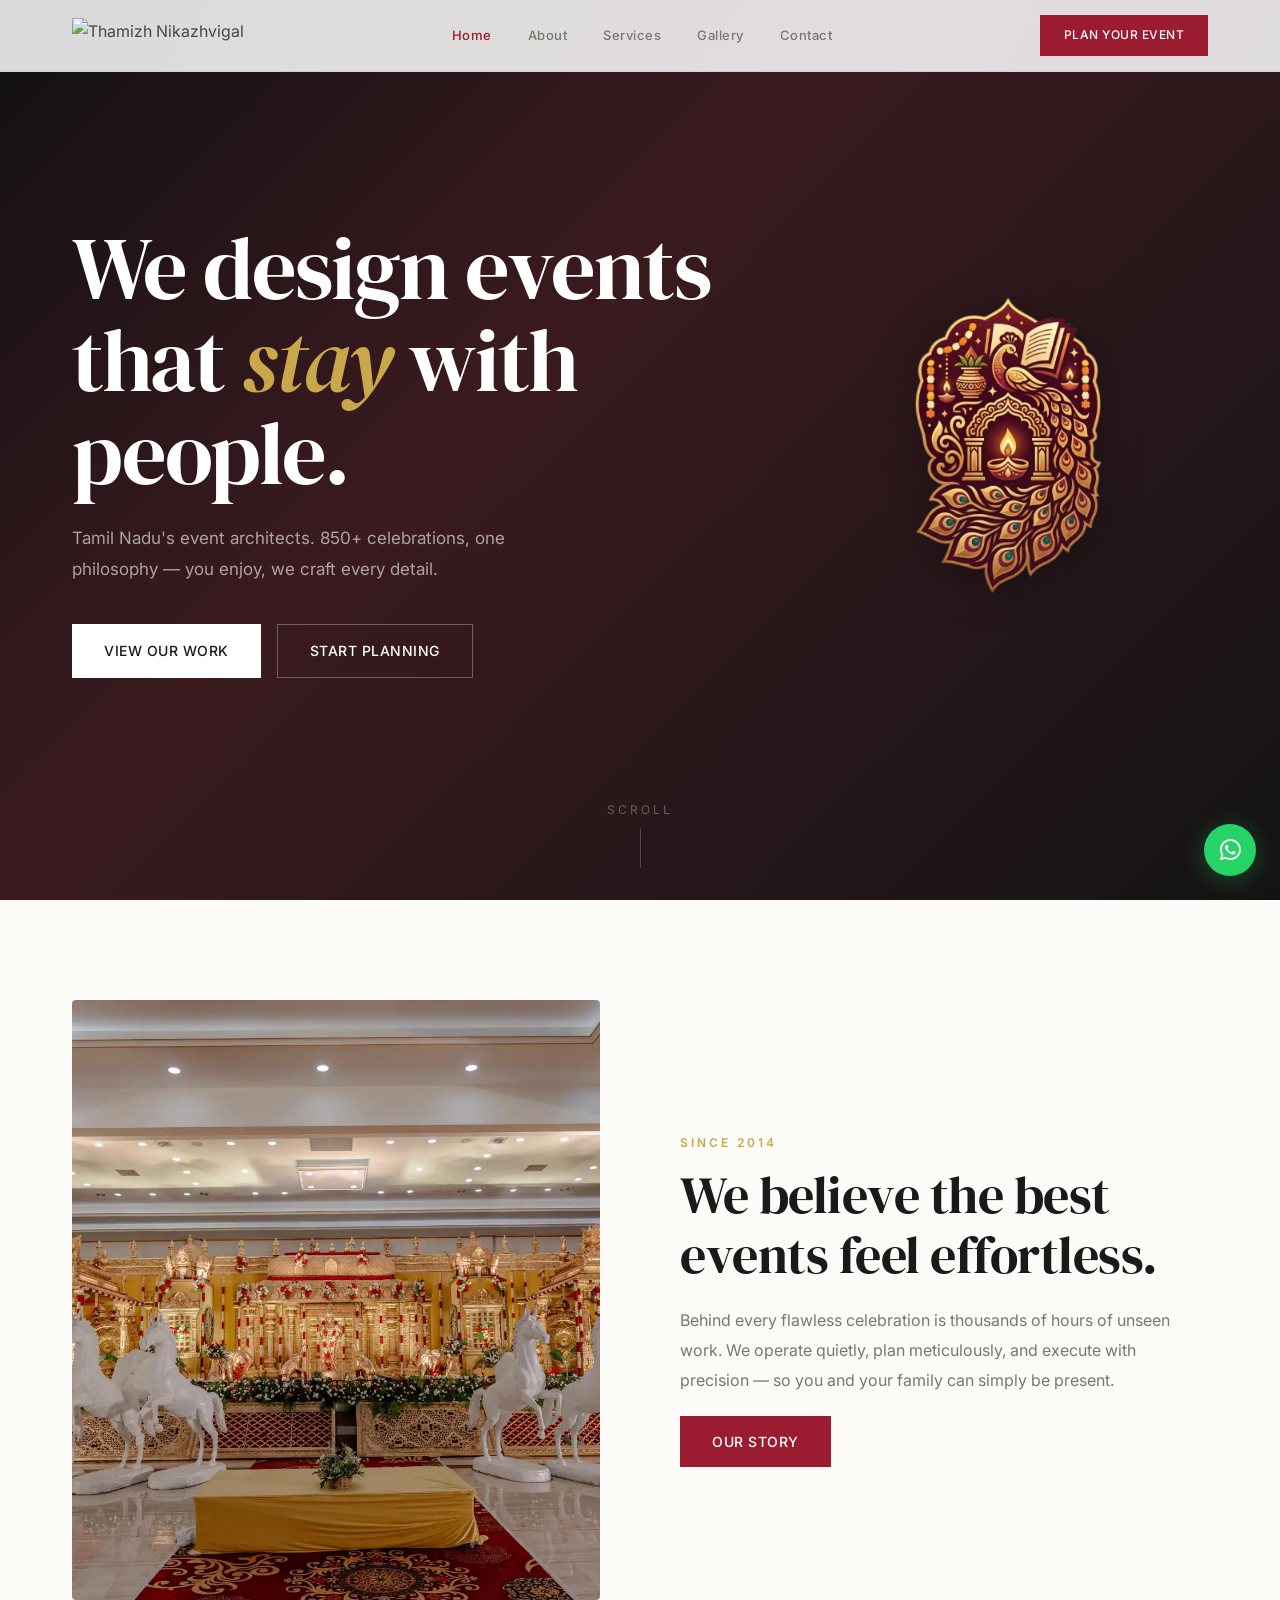
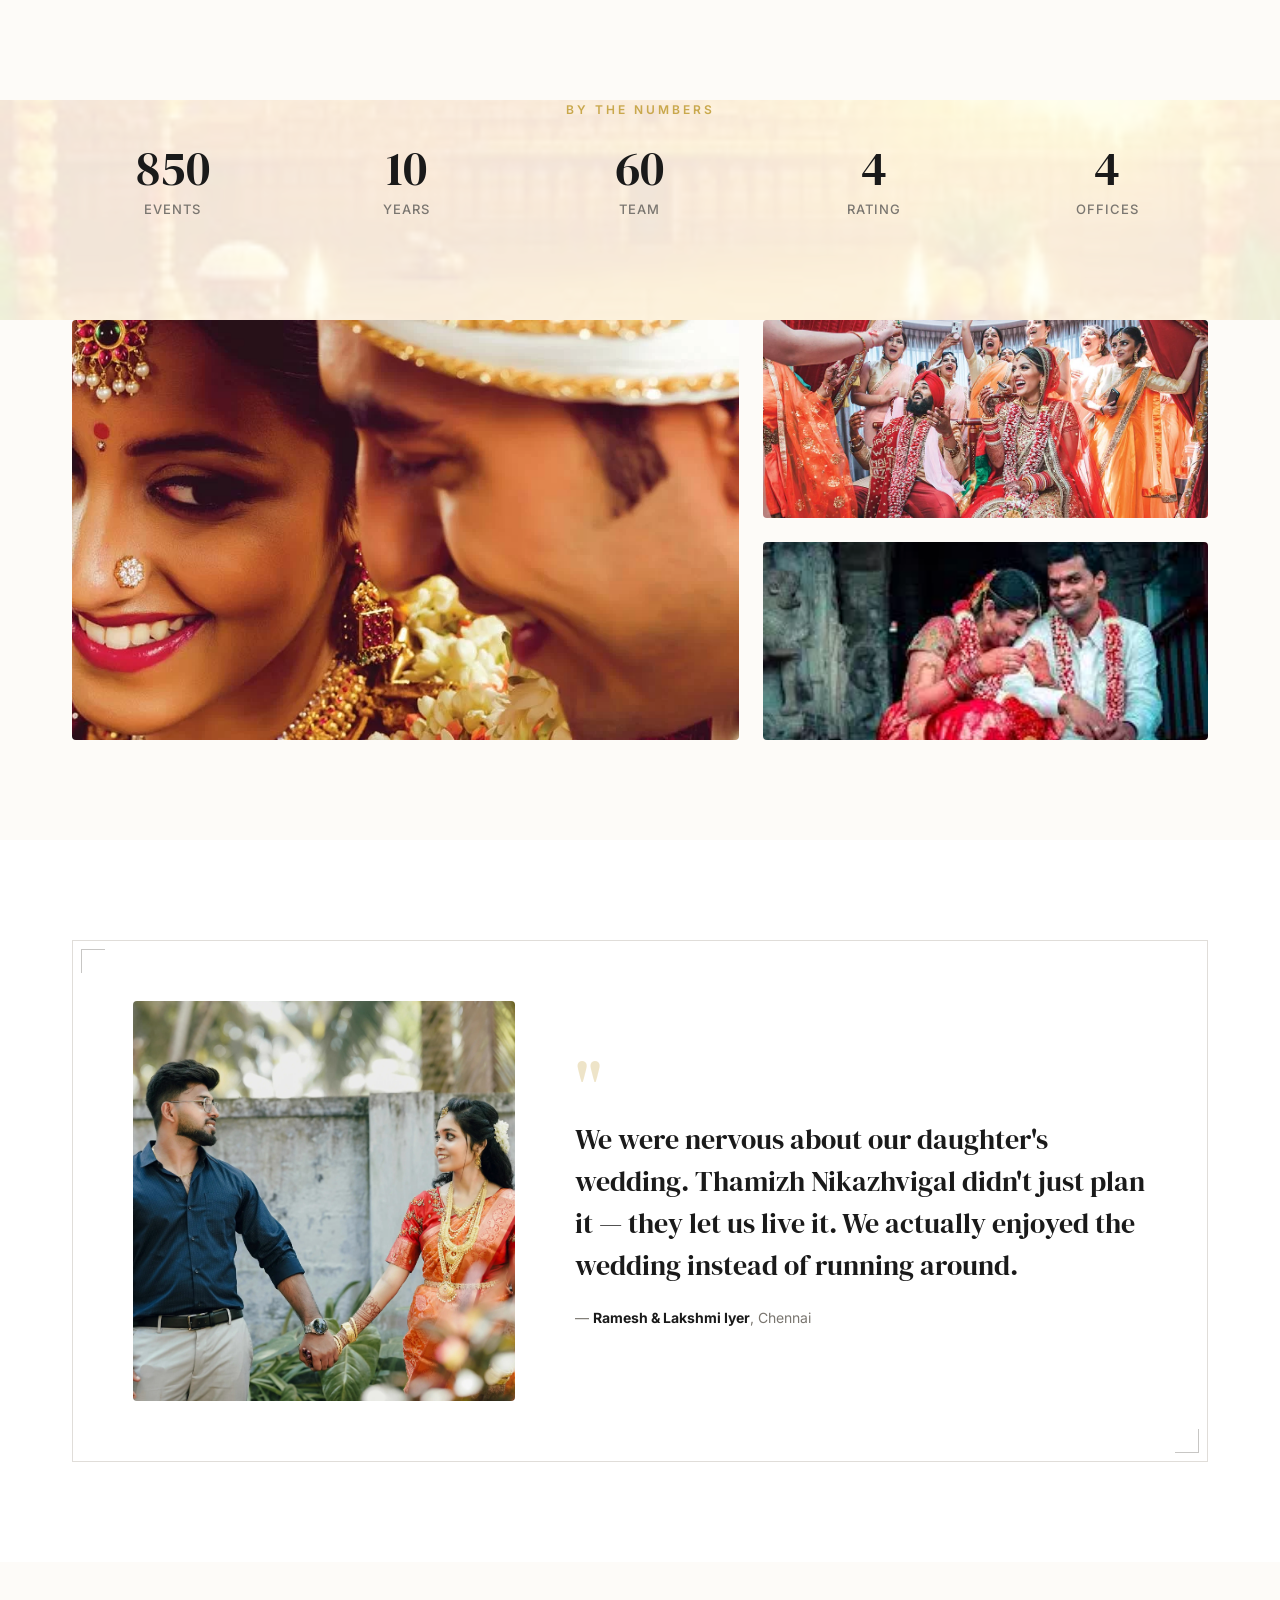
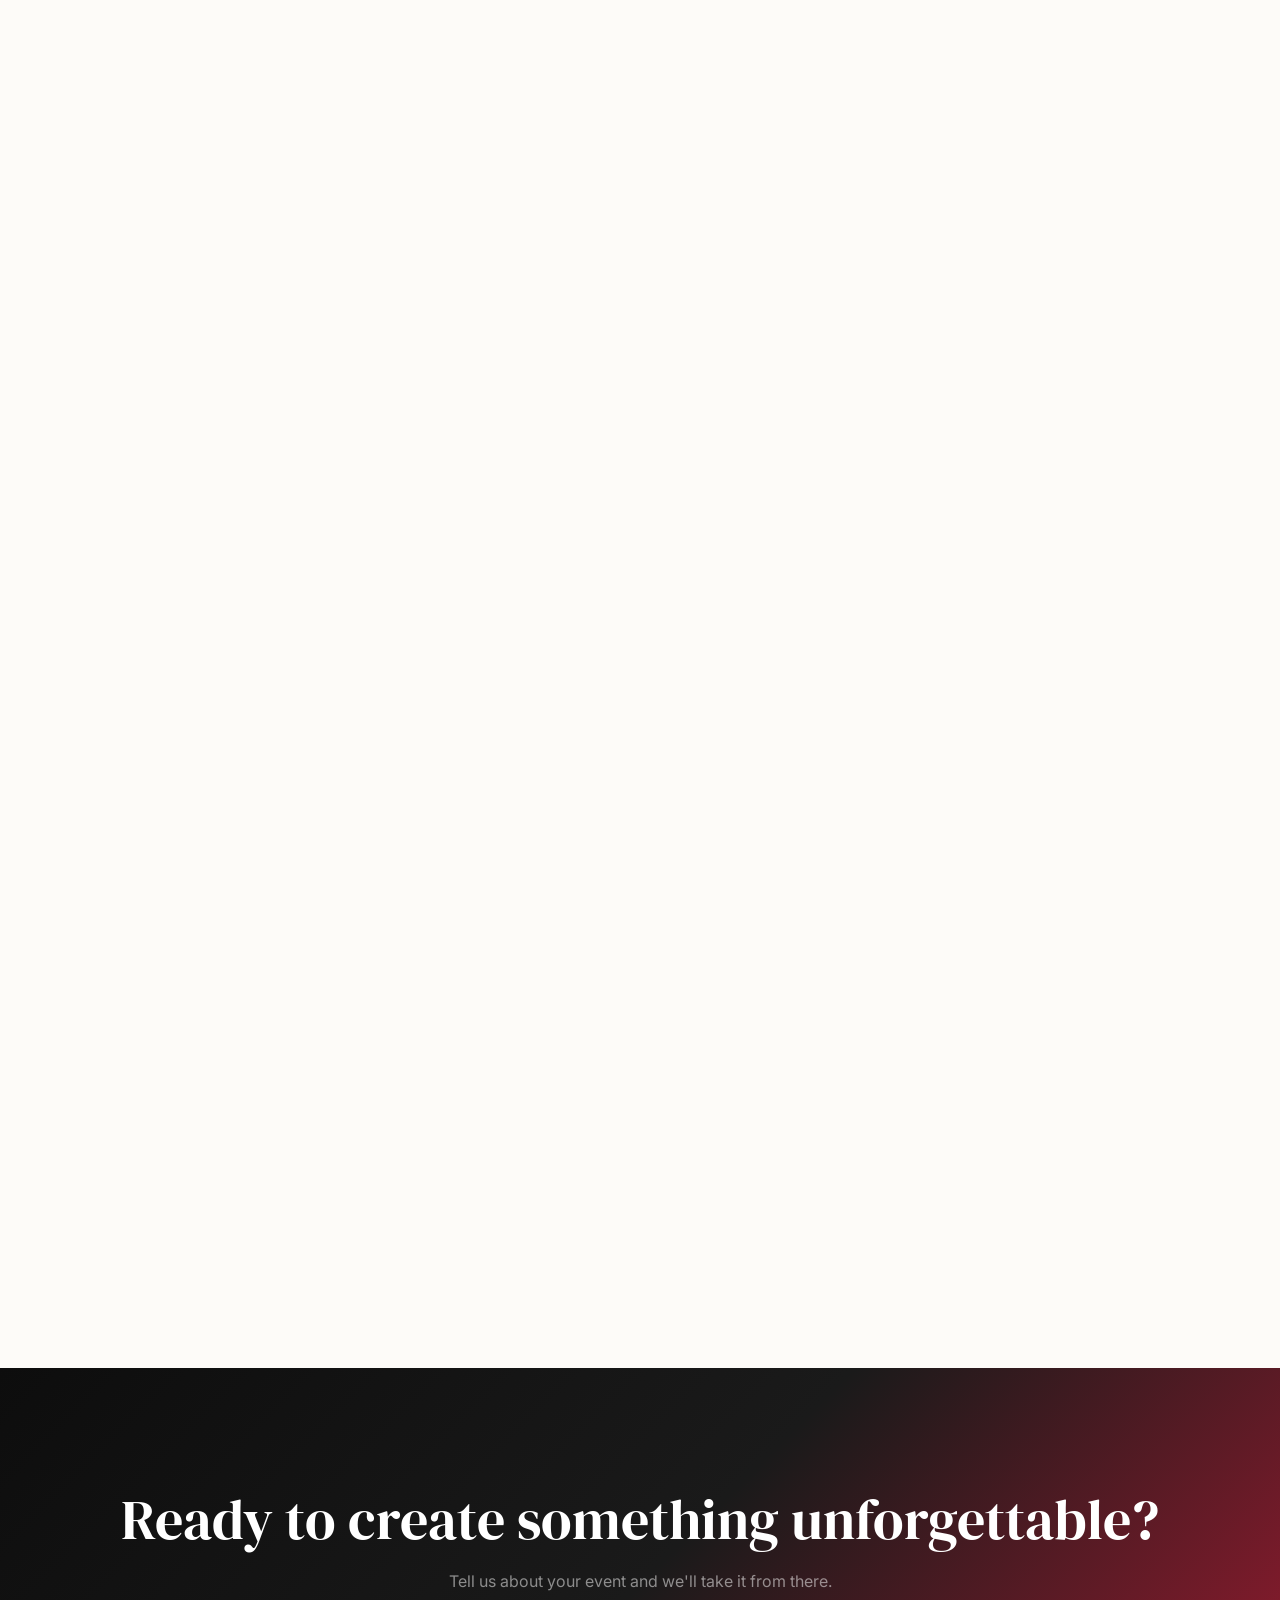
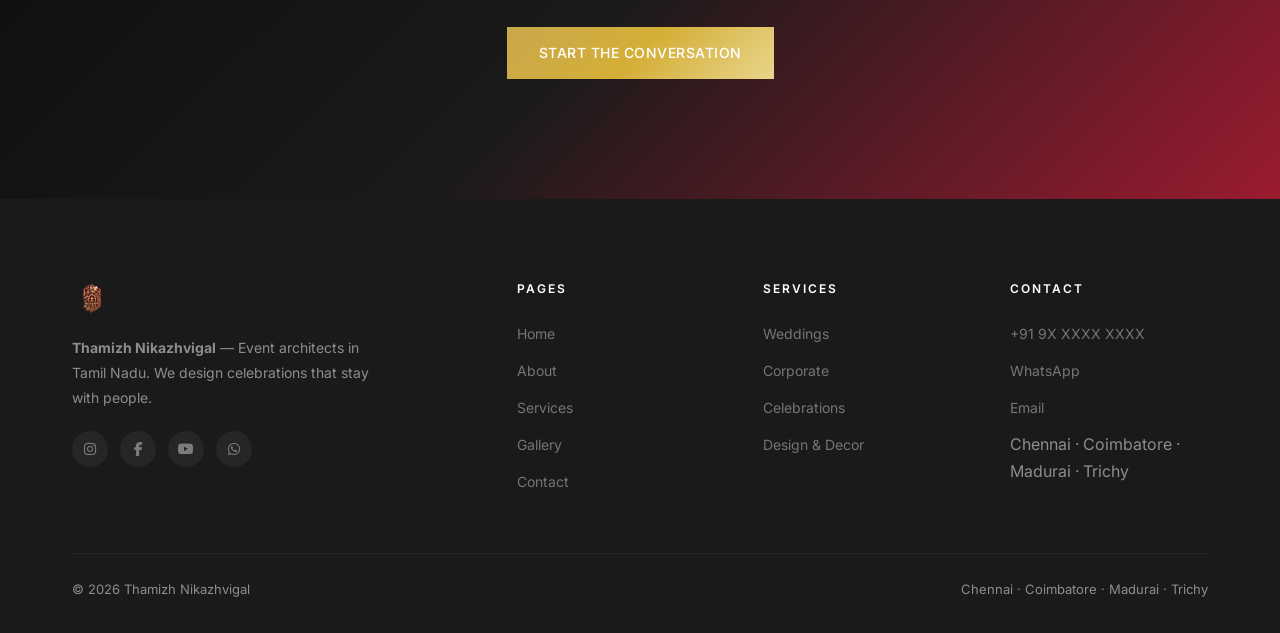
==== index.html @ ce5dfc74 "Red-gold-white-black theme: update all colors, gradients, components" ====
<!DOCTYPE html>
<html lang="en">
<head>
  <meta charset="UTF-8">
  <meta name="viewport" content="width=device-width, initial-scale=1.0">
  <title>Thamizh Nikazhvigal — Tamil Nadu's Event Architects</title>
  <meta name="description" content="Premium event design and management in Tamil Nadu. Weddings, corporate, celebrations — crafted with precision and cultural depth.">
  <link rel="preconnect" href="https://fonts.googleapis.com">
  <link rel="preconnect" href="https://fonts.gstatic.com" crossorigin>
  <link href="https://fonts.googleapis.com/css2?family=DM+Serif+Display:ital@0;1&family=Inter:wght@300;400;500;600&display=swap" rel="stylesheet">
  <link rel="stylesheet" href="https://cdnjs.cloudflare.com/ajax/libs/font-awesome/6.5.0/css/all.min.css">
  <link rel="stylesheet" href="css/style.css">
  <link rel="icon" type="image/png" href="Logo No-Bg.png">
  <style>
    .home-hero {
      height: 100vh;
      display: flex;
      align-items: center;
      position: relative;
      background: var(--charcoal);
      overflow: hidden;
    }
    .home-hero-video {
      position: absolute;
      inset: 0;
      width: 100%;
      height: 100%;
      object-fit: cover;
      pointer-events: none;
    }
    .home-hero-overlay {
      position: absolute;
      inset: 0;
      background: linear-gradient(135deg, rgba(13,13,13,0.75) 0%, rgba(155,27,48,0.25) 40%, rgba(13,13,13,0.5) 100%);
    }
    .home-hero .container { position: relative; z-index: 2; width: 100%; }
    .home-hero h1 {
      font-family: var(--font-display);
      font-size: clamp(42px, 8vw, 88px);
      color: var(--white);
      font-weight: 400;
      line-height: 1.05;
      letter-spacing: -2px;
      max-width: 900px;
    }
    .home-hero h1 em { font-style: italic; color: var(--gold); }
    .hero-logo-wrap {
      display: flex;
      align-items: center;
      justify-content: space-between;
      gap: 60px;
      width: 100%;
    }
    .hero-logo-wrap .text-side { flex: 1; }
    .hero-logo-wrap .logo-side {
      flex-shrink: 0;
      display: flex;
      align-items: center;
      justify-content: center;
    }
    .hero-logo {
      max-width: 400px;
      width: 100%;
      height: auto;
      display: block;
      filter: drop-shadow(0 4px 20px rgba(0,0,0,0.3));
    }
    .home-hero p {
      font-size: 17px;
      color: rgba(255,255,255,0.6);
      max-width: 480px;
      margin-top: 24px;
      line-height: 1.8;
    }
    .home-hero-actions { display: flex; gap: 16px; margin-top: 40px; flex-wrap: wrap; }
    .hero-scroll {
      position: absolute;
      bottom: 32px;
      left: 50%;
      transform: translateX(-50%);
      z-index: 2;
      color: rgba(255,255,255,0.3);
      font-size: 12px;
      letter-spacing: 3px;
      text-transform: uppercase;
      display: flex;
      flex-direction: column;
      align-items: center;
      gap: 8px;
    }
    .hero-scroll .line {
      width: 1px;
      height: 40px;
      background: rgba(255,255,255,0.2);
      animation: scrollPulse 2s ease-in-out infinite;
    }
    @keyframes scrollPulse { 0%,100% { opacity: 0.3; } 50% { opacity: 1; } }

    .intro-grid {
      display: grid;
      grid-template-columns: 1fr 1fr;
      gap: 80px;
      align-items: center;
    }
    .intro-grid .img-wrap { height: 600px; }
    .intro-grid .img-wrap img { width: 100%; height: 100%; object-fit: cover; }

    .featured-grid {
      display: grid;
      grid-template-columns: 1.2fr 0.8fr;
      gap: 24px;
    }
    .featured-grid .img-wrap { height: 420px; }
    .featured-grid .img-wrap img { width: 100%; height: 100%; object-fit: cover; }
    .featured-grid .col { display: flex; flex-direction: column; gap: 24px; }
    .featured-grid .col .img-wrap { height: 198px; }

    .testimonial-card-home {
      display: grid;
      grid-template-columns: 0.8fr 1.2fr;
      gap: 60px;
      align-items: center;
      background: var(--white);
      padding: 60px;
      border: 1px solid var(--gray-200);
    }
    .testimonial-card-home .img-wrap { height: 400px; border-radius: 4px; overflow: hidden; }
    .testimonial-card-home .img-wrap img { width:100%; height:100%; object-fit:cover; }
    .testimonial-card-home .quote-mark {
      font-family: var(--font-display);
      font-size: 64px;
      line-height: 0.4;
      color: var(--gold);
      opacity: 0.3;
    }
    .testimonial-card-home blockquote {
      font-family: var(--font-display);
      font-size: clamp(20px, 2.5vw, 28px);
      color: var(--charcoal);
      line-height: 1.5;
      font-weight: 400;
      margin: 20px 0;
    }
    .testimonial-card-home .attribution { font-size: 14px; color: var(--gray-400); }
    .testimonial-card-home .attribution strong { color: var(--charcoal); }

    .blog-grid-home { display: flex; flex-direction: column; gap: 32px; max-width: 860px; margin: 32px auto 0; }
    .blog-post {
      display: grid;
      grid-template-columns: 200px 1fr;
      gap: 32px;
      align-items: start;
      background: var(--white);
      border: 1px solid var(--gray-200);
      transition: var(--transition);
    }
    .blog-post:hover { border-color: var(--gold); }
    .blog-post .thumb { height: 180px; overflow: hidden; }
    .blog-post .thumb img { width:100%; height:100%; object-fit:cover; transition: transform 1s ease; }
    .blog-post:hover .thumb img { transform: scale(1.04); }
    .blog-post .content { padding: 28px 28px 28px 0; }
    .blog-post .content .meta {
      font-size: 12px;
      color: var(--gray-300);
      text-transform: uppercase;
      letter-spacing: 1px;
      margin-bottom: 8px;
    }
    .blog-post .content h3 {
      font-family: var(--font-display);
      font-size: 20px;
      font-weight: 400;
      color: var(--charcoal);
      margin-bottom: 8px;
      line-height: 1.3;
    }
    .blog-post .content p {
      font-size: 14px;
      color: var(--gray-400);
      line-height: 1.7;
    }
    .blog-post .content .read-more {
      display: inline-flex;
      align-items: center;
      gap: 8px;
      margin-top: 12px;
      font-size: 13px;
      font-weight: 600;
      color: var(--gold);
      text-transform: uppercase;
      letter-spacing: 1px;
      transition: var(--transition);
    }
    .blog-post .content .read-more:hover { gap: 14px; }

    .home-cta {
      background: var(--charcoal);
      color: var(--white);
      padding: 120px 0;
      text-align: center;
    }
    .home-cta h2 {
      font-family: var(--font-display);
      font-size: clamp(32px, 5vw, 56px);
      font-weight: 400;
      line-height: 1.15;
    }
    .home-cta p { color: rgba(255,255,255,0.5); max-width: 480px; margin: 16px auto 32px; }

    @media (max-width: 768px) {
      .home-hero { height: auto; min-height: 100vh; padding: 120px 0 80px; }
      .hero-logo-wrap { flex-direction: column; gap: 40px; text-align: center; }
      .hero-logo { max-width: 200px; }
      .home-hero h1 { font-size: 32px; letter-spacing: -0.5px; max-width: 100%; }
      .home-hero p { font-size: 15px; max-width: 100%; margin-top: 16px; }
      .home-hero-actions { flex-direction: column; gap: 12px; margin-top: 28px; }
      .home-hero-actions .btn { width: 100%; justify-content: center; }
      .hero-scroll { display: none; }

      .intro-grid { grid-template-columns: 1fr; gap: 28px; }
      .intro-grid .img-wrap { height: 200px; }
      .intro-grid > :first-child { order: 2; }
      .intro-grid > :last-child { order: 1; }

      .featured-grid { grid-template-columns: 1fr; gap: 12px; }
      .featured-grid .img-wrap { height: 200px; }
      .featured-grid .col { flex-direction: row; gap: 12px; }
      .featured-grid .col .img-wrap { height: 140px; flex: 1; }

      .testimonial-card-home { grid-template-columns: 1fr; padding: 24px; gap: 20px; }
      .testimonial-card-home .img-wrap { height: 180px; width: 120px; border-radius: 50%; margin: 0 auto; }
      .testimonial-card-home blockquote { font-size: 18px; }
      .testimonial-card-home .quote-mark { font-size: 40px; }

      .blog-post { grid-template-columns: 1fr; gap: 0; }
      .blog-post .thumb { height: 160px; }
      .blog-post .content { padding: 20px; }
      .blog-post .content h3 { font-size: 17px; }
      .blog-post .content p { font-size: 13px; }

      .stat-row { grid-template-columns: repeat(3, 1fr); gap: 16px; }
      .stat h3 { font-size: 28px; }
      .stat p { font-size: 11px; }

      .section { padding: 48px 0; }
      .home-cta { padding: 60px 0; }
      .home-cta h2 { font-size: 26px; }
      .home-cta .btn { width: 100%; justify-content: center; }
    }
    @media (max-width: 480px) {
      .hero-logo { max-width: 140px; }
      .featured-grid .col { flex-direction: column; }
      .featured-grid .col .img-wrap { height: 160px; }
      .stat-row { grid-template-columns: repeat(2, 1fr); }
      .testimonial-card-home .img-wrap { width: 80px; height: 80px; }
    }
  </style>
</head>
<body>

  <header class="header" id="header">
    <div class="header-inner">
      <a href="index.html" class="header-logo"><img src="Logo with name.png" alt="Thamizh Nikazhvigal"></a>
      <nav class="header-nav">
        <a href="index.html">Home</a>
        <a href="about.html">About</a>
        <a href="services.html">Services</a>
        <a href="gallery.html">Gallery</a>
        <a href="contact.html">Contact</a>
      </nav>
      <div class="header-actions">
        <a href="contact.html" class="btn btn-primary btn-sm">Plan Your Event</a>
        <button class="hamburger" id="hamburger" aria-label="Menu"><span></span><span></span><span></span></button>
      </div>
    </div>
  </header>

  <nav class="mobile-nav" id="mobileNav">
    <a href="index.html">Home</a>
    <a href="about.html">About</a>
    <a href="services.html">Services</a>
    <a href="gallery.html">Gallery</a>
    <a href="contact.html">Contact</a>
    <div class="mobile-actions">
      <a href="https://wa.me/919XXXXXXXXX" target="_blank" class="btn btn-wa" style="justify-content:center;"><i class="fab fa-whatsapp"></i> WhatsApp</a>
      <a href="contact.html" class="btn btn-light" style="justify-content:center;">Get in Touch</a>
    </div>
  </nav>

  <section class="home-hero">
    <video class="home-hero-video" autoplay muted loop playsinline preload="auto">
      <source src="Assets/hero-video-compressed.mp4" type="video/mp4">
    </video>
    <div class="home-hero-overlay"></div>
    <div class="container">
      <div class="hero-logo-wrap">
        <div class="text-side">
          <h1 class="reveal">We design events that <em>stay</em> with people.</h1>
          <p class="reveal reveal-delay-1">Tamil Nadu's event architects. 850+ celebrations, one philosophy — you enjoy, we craft every detail.</p>
          <div class="home-hero-actions reveal reveal-delay-2">
            <a href="gallery.html" class="btn btn-light">View Our Work</a>
            <a href="contact.html" class="btn btn-outline" style="border-color:rgba(255,255,255,0.3);color:var(--white);">Start Planning</a>
          </div>
        </div>
        <div class="logo-side reveal reveal-delay-1">
          <img src="Logo No-Bg.png" alt="Thamizh Nikazhvigal" class="hero-logo" loading="eager" fetchpriority="high">
        </div>
      </div>
    </div>
    <div class="hero-scroll"><span>Scroll</span><div class="line"></div></div>
  </section>

  <section class="section">
    <div class="container">
      <div class="intro-grid">
        <div class="img-wrap reveal">
          <img src="Assets/wedding hall.webp" alt="Event space" loading="lazy">
        </div>
        <div class="reveal reveal-delay-1">
          <div class="label">Since 2014</div>
          <h2 class="section-title">We believe the best events feel effortless.</h2>
          <p style="color:var(--gray-400);font-size:16px;line-height:1.9;margin:20px 0;">
            Behind every flawless celebration is thousands of hours of unseen work. We operate quietly, plan meticulously, and execute with precision — so you and your family can simply be present.
          </p>
          <a href="about.html" class="btn btn-primary">Our Story</a>
        </div>
      </div>
    </div>
  </section>

  <section class="section" style="padding-top:0;background:var(--warm-beige);background-image:url('Assets/Warm gold temple background texture.webp');background-size:cover;background-blend-mode:overlay;background-position:center;">
    <div class="container reveal">
      <div class="label text-center">By the numbers</div>
      <div class="stat-row" style="margin-top:24px;">
        <div class="stat"><h3 data-count="850"><span class="suffix">+</span></h3><p>Events</p></div>
        <div class="stat"><h3 data-count="10"><span class="suffix">+</span></h3><p>Years</p></div>
        <div class="stat"><h3 data-count="60"><span class="suffix">+</span></h3><p>Team</p></div>
        <div class="stat"><h3 data-count="4.8">★</h3><p>Rating</p></div>
        <div class="stat"><h3 data-count="4"></h3><p>Offices</p></div>
      </div>
    </div>
  </section>

  <section class="section" style="padding-top:0;">
    <div class="container">
      <div class="featured-grid">
        <div class="img-wrap reveal">
          <img src="Assets/Bride and groom smiling.webp" alt="Wedding moment" loading="lazy">
        </div>
        <div class="col">
          <div class="img-wrap reveal reveal-delay-1">
            <img src="Assets/indian wedding.webp" alt="Ceremony" loading="lazy">
          </div>
          <div class="img-wrap reveal reveal-delay-2">
            <img src="Assets/Couple laughing.webp" alt="Happy moments" loading="lazy">
          </div>
        </div>
      </div>
    </div>
  </section>

  <div class="section" style="background:var(--white);">
    <div class="container">
      <div class="testimonial-card-home reveal decorated-card">
        <div class="img-wrap"><img src="Assets/Happy couple.webp" alt="Happy couple" loading="lazy"></div>
        <div>
          <div class="quote-mark">"</div>
          <blockquote>We were nervous about our daughter's wedding. Thamizh Nikazhvigal didn't just plan it — they let us live it. We actually enjoyed the wedding instead of running around.</blockquote>
          <div class="attribution">— <strong>Ramesh & Lakshmi Iyer</strong>, Chennai</div>
        </div>
      </div>
    </div>
  </div>

  <div class="section" style="background:var(--cream);">
    <div class="container">
      <div class="text-center reveal">
        <div class="label">From our blog</div>
        <h2 class="section-title">Planning guides & inspiration</h2>
      </div>
      <div class="blog-grid-home">
        <article class="blog-post reveal">
          <div class="thumb"><img src="Assets/Wedding planning guide.webp" alt="Wedding planning" loading="lazy"></div>
          <div class="content">
            <div class="meta">May 20, 2026 · 8 min read</div>
            <h3>How to plan a traditional Tamil wedding in 6 months</h3>
            <p>Planning a Tamil wedding can feel overwhelming — there are rituals to coordinate, vendors to vet, and families to satisfy. This month-by-month guide breaks everything down. From securing the Muhurtham date and booking the venue in Month 1, to finalizing the menu tasting and bridal entry concept in Month 6, we cover every step. Whether you're planning an Iyer, Chettiar, or Gounder wedding, the timeline is your best friend. Pro tip: lock your photographer at least 4 months out — the best ones book up fast during peak season (Nov–Feb).</p>
            <a href="blog-1.html" class="read-more">Read article <i class="fas fa-arrow-right" style="font-size:10px;"></i></a>
          </div>
        </article>
        <article class="blog-post reveal reveal-delay-1">
          <div class="thumb"><img src="Assets/Tamil tradition guide.webp" alt="Tamil traditions" loading="lazy"></div>
          <div class="content">
            <div class="meta">May 12, 2026 · 6 min read</div>
            <h3>Iyer vs Iyengar weddings: understanding the differences</h3>
            <p>Both Iyer and Iyengar weddings follow the Tamil Brahmin tradition, but the differences matter. Iyer weddings typically have the *Kashi Yatra* (where the groom pretends to leave for Kashi) and the bride's brother brings him back. Iyengar weddings include the *Saptapadi* (seven steps) around a sacred fire but omit the *Kashi Yatra*. The *Muhurtham* timing also differs — Iyers follow the *Rahu Kalam* avoidance while Iyengars follow *Vaishnava* traditions. Food too: Iyer weddings traditionally serve a fully vegetarian *sadya* on banana leaves, while some Iyengar communities include specific temple-style prasadams.</p>
            <a href="blog-2.html" class="read-more">Read article <i class="fas fa-arrow-right" style="font-size:10px;"></i></a>
          </div>
        </article>
        <article class="blog-post reveal reveal-delay-2">
          <div class="thumb"><img src="Assets/Venue selection guide.webp" alt="Venue guide" loading="lazy"></div>
          <div class="content">
            <div class="meta">May 4, 2026 · 5 min read</div>
            <h3>Top 20 wedding venues in Tamil Nadu for every budget</h3>
            <p>From grand 5-star ballrooms to intimate temple *mandapams*, Tamil Nadu offers incredible venue diversity. Chennai's ITC Grand Chola and Leela Palace lead the luxury segment (₹15L+). For mid-range budgets, Coimbatore's Kodai Road resorts and Madurai's heritage palaces offer stunning backdrops at ₹5–10L. Budget-friendly options include Trichy's Sangam Halls and dedicated Kalyana Mandapams starting at ₹1L. Don't overlook temple premises for religious ceremonies — many allow event setups with prior permission. We've personally coordinated events at 100+ venues across TN and maintain a venue shortlist with real pricing — no markups.</p>
            <a href="blog-3.html" class="read-more">Read article <i class="fas fa-arrow-right" style="font-size:10px;"></i></a>
          </div>
        </article>
      </div>
    </div>
  </div>

  <div class="home-cta" style="background:linear-gradient(135deg, #0d0d0d 0%, #1a1a1a 50%, #9B1B30 100%);">
    <div class="container reveal">
      <h2>Ready to create something unforgettable?</h2>
      <p>Tell us about your event and we'll take it from there.</p>
      <a href="contact.html" class="btn btn-premium">Start the Conversation</a>
    </div>
  </div>

  <footer class="footer">
    <div class="container">
      <div class="footer-grid">
        <div class="footer-brand">
          <img src="Logo No-Bg.png" alt="Thamizh Nikazhvigal">
          <p><strong>Thamizh Nikazhvigal</strong> — Event architects in Tamil Nadu. We design celebrations that stay with people.</p>
          <div class="footer-social">
            <a href="#" aria-label="Instagram"><i class="fab fa-instagram"></i></a>
            <a href="#" aria-label="Facebook"><i class="fab fa-facebook-f"></i></a>
            <a href="#" aria-label="YouTube"><i class="fab fa-youtube"></i></a>
            <a href="#" aria-label="WhatsApp"><i class="fab fa-whatsapp"></i></a>
          </div>
        </div>
        <div>
          <h5>Pages</h5>
          <ul>
            <li><a href="index.html">Home</a></li>
            <li><a href="about.html">About</a></li>
            <li><a href="services.html">Services</a></li>
            <li><a href="gallery.html">Gallery</a></li>
            <li><a href="contact.html">Contact</a></li>
          </ul>
        </div>
        <div>
          <h5>Services</h5>
          <ul>
            <li><a href="services.html">Weddings</a></li>
            <li><a href="services.html">Corporate</a></li>
            <li><a href="services.html">Celebrations</a></li>
            <li><a href="services.html">Design & Decor</a></li>
          </ul>
        </div>
        <div>
          <h5>Contact</h5>
          <ul>
            <li><a href="tel:+919XXXXXXXXX">+91 9X XXXX XXXX</a></li>
            <li><a href="https://wa.me/919XXXXXXXXX">WhatsApp</a></li>
            <li><a href="mailto:hello@thamizhnikazhvigal.com">Email</a></li>
            <li>Chennai · Coimbatore · Madurai · Trichy</li>
          </ul>
        </div>
      </div>
      <div class="footer-bottom">
        <span>&copy; 2026 Thamizh Nikazhvigal</span>
        <span>Chennai · Coimbatore · Madurai · Trichy</span>
      </div>
    </div>
  </footer>

  <a href="https://wa.me/919XXXXXXXXX" target="_blank" class="sticky-wa" aria-label="WhatsApp"><i class="fab fa-whatsapp"></i></a>
  <div class="mobile-bar">
    <a href="tel:+919XXXXXXXXX" class="call"><i class="fas fa-phone"></i> Call</a>
    <a href="https://wa.me/919XXXXXXXXX" target="_blank" class="wa"><i class="fab fa-whatsapp"></i> WhatsApp</a>
    <a href="contact.html" class="quote"><i class="fas fa-pen"></i> Inquiry</a>
  </div>

  <script src="js/script.js"></script>
</body>
</html>
---- css/style.css ----
/* =========================================
   Thamizh Nikazhvigal — Premium Stylesheet
   Design: Minimal, editorial, modern
   ========================================= */

:root {
  --black: #0D0D0D;
  --charcoal: #1A1A1A;
  --dark: #222222;
  --crimson: #9B1B30;
  --crimson-dark: #7A0E1E;
  --crimson-light: #C41E3A;
  --gold: #C9A84C;
  --gold-bright: #D4AF37;
  --gold-light: #F0E6C8;
  --cream: #FDFBF8;
  --warm-beige: #F5F0EB;
  --white: #FFFFFF;
  --gray-100: #F0F0F0;
  --gray-200: #E0DDD9;
  --gray-300: #B0ACA6;
  --gray-400: #7A7670;
  --gray-500: #4A4640;
  --gray-600: #2A2620;
  --font-display: 'DM Serif Display', 'Playfair Display', Georgia, serif;
  --font-body: 'Inter', -apple-system, BlinkMacSystemFont, sans-serif;
  --max-width: 1200px;
  --header-h: 72px;
  --transition: 0.5s cubic-bezier(0.22, 1, 0.36, 1);
  --glass-bg: rgba(255,255,255,0.08);
  --glass-border: rgba(255,255,255,0.12);
  --glass-shadow: 0 8px 32px rgba(0,0,0,0.12);
  --gold-gradient: linear-gradient(135deg, #C9A84C 0%, #D4AF37 50%, #E8D48B 100%);
  --crimson-gradient: linear-gradient(135deg, #9B1B30 0%, #C41E3A 100%);
  --dark-gradient: linear-gradient(135deg, #0D0D0D 0%, #1A1A1A 50%, #9B1B30 100%);
  --hero-gradient: linear-gradient(135deg, #0D0D0D 0%, #7A0E1E 40%, #C9A84C 100%);
  --warm-gradient: linear-gradient(135deg, #FDFBF8 0%, #F0E6C8 100%);
  --section-divider-height: 60px;
}

/* Reset */
*, *::before, *::after { margin: 0; padding: 0; box-sizing: border-box; }
html { scroll-behavior: smooth; -webkit-font-smoothing: antialiased; }
body {
  font-family: var(--font-body);
  color: var(--gray-500);
  background: var(--cream);
  line-height: 1.7;
  overflow-x: hidden;
}
img { max-width: 100%; height: auto; display: block; }
a { text-decoration: none; color: inherit; }
ul { list-style: none; }

/* Container */
.container { max-width: var(--max-width); margin: 0 auto; padding: 0 32px; }
@media (max-width: 768px) { .container { padding: 0 20px; } }

/* Typography */
.display-heading {
  font-family: var(--font-display);
  font-size: clamp(40px, 7vw, 80px);
  line-height: 1.08;
  color: var(--charcoal);
  font-weight: 400;
  letter-spacing: -1.5px;
}
.section-title {
  font-family: var(--font-display);
  font-size: clamp(32px, 5vw, 52px);
  line-height: 1.15;
  color: var(--charcoal);
  font-weight: 400;
  letter-spacing: -0.5px;
}
.section-subtitle {
  font-size: 17px;
  color: var(--gray-400);
  line-height: 1.8;
  max-width: 560px;
}
.label {
  font-size: 12px;
  letter-spacing: 3px;
  text-transform: uppercase;
  color: var(--gold);
  font-weight: 600;
  margin-bottom: 12px;
}
.text-center { text-align: center; }
.mx-auto { margin-left: auto; margin-right: auto; }

/* Buttons */
.btn {
  display: inline-flex;
  align-items: center;
  gap: 10px;
  padding: 14px 32px;
  border-radius: 0;
  font-weight: 500;
  font-size: 14px;
  border: none;
  cursor: pointer;
  transition: var(--transition);
  font-family: var(--font-body);
  letter-spacing: 0.5px;
  text-transform: uppercase;
}
.btn-primary {
  background: var(--crimson);
  color: var(--white);
}
.btn-primary:hover {
  background: var(--crimson-dark);
  transform: translateY(-2px);
  box-shadow: 0 8px 24px rgba(155,27,48,0.25);
}
.btn-outline {
  background: transparent;
  color: var(--charcoal);
  border: 1.5px solid var(--charcoal);
}
.btn-outline:hover {
  background: var(--crimson);
  border-color: var(--crimson);
  color: var(--white);
}
.btn-light {
  background: var(--white);
  color: var(--charcoal);
}
.btn-light:hover {
  background: var(--warm-beige);
  transform: translateY(-2px);
}
.btn-sm { padding: 10px 24px; font-size: 12px; }
.btn-wa {
  background: #25D366;
  color: var(--white);
}
.btn-wa:hover {
  background: #1DA851;
  transform: translateY(-2px);
}

/* Header */
.header {
  position: fixed;
  top: 0; left: 0; right: 0;
  z-index: 1000;
  height: var(--header-h);
  background: rgba(255,255,255,0.85);
  backdrop-filter: blur(24px);
  -webkit-backdrop-filter: blur(24px);
  border-bottom: 1px solid rgba(0,0,0,0.04);
  transition: var(--transition);
}
.header.dark { background: rgba(13,13,13,0.9); border-color: rgba(255,255,255,0.05); }
.header-inner {
  max-width: var(--max-width);
  margin: 0 auto;
  padding: 0 32px;
  height: 100%;
  display: flex;
  align-items: center;
  justify-content: space-between;
}
.header-logo { display: flex; align-items: center; }
.header-logo img { height: 36px; width: auto; }
.header-nav { display: flex; align-items: center; gap: 36px; }
.header-nav a {
  font-size: 13px;
  font-weight: 500;
  color: var(--gray-400);
  letter-spacing: 0.5px;
  transition: var(--transition);
  position: relative;
  padding: 4px 0;
}
.header-nav a::after {
  content: '';
  position: absolute;
  bottom: 0; left: 0;
  width: 0; height: 1.5px;
  background: var(--crimson);
  transition: var(--transition);
}
.header-nav a:hover { color: var(--charcoal); }
.header-nav a:hover::after { width: 100%; }
.header.dark .header-nav a { color: var(--gray-300); }
.header.dark .header-nav a:hover { color: var(--white); }
.header.dark .header-nav a::after { background: var(--white); }
.header-actions { display: flex; align-items: center; gap: 12px; }
.nav-active { color: var(--crimson) !important; }
.header.dark .nav-active { color: var(--gold) !important; }

/* Hamburger */
.hamburger {
  display: none;
  flex-direction: column;
  gap: 5px;
  cursor: pointer;
  background: none;
  border: none;
  padding: 8px;
}
.hamburger span {
  width: 26px; height: 1.5px;
  background: var(--charcoal);
  transition: var(--transition);
  border-radius: 2px;
}
.header.dark .hamburger span { background: var(--white); }
.hamburger.active span:nth-child(1) { transform: rotate(45deg) translate(5px, 5px); }
.hamburger.active span:nth-child(2) { opacity: 0; }
.hamburger.active span:nth-child(3) { transform: rotate(-45deg) translate(5px, -5px); }

/* Mobile Nav */
.mobile-nav {
  display: none;
  position: fixed;
  top: var(--header-h); left: 0; right: 0;
  bottom: 0;
  background: rgba(13,13,13,0.98);
  backdrop-filter: blur(24px);
  padding: 40px 32px;
  z-index: 999;
  transform: translateX(100%);
  transition: transform 0.6s cubic-bezier(0.22, 1, 0.36, 1);
}
.mobile-nav.open { transform: translateX(0); }
.mobile-nav a {
  display: block;
  color: var(--gray-300);
  font-size: 22px;
  padding: 18px 0;
  border-bottom: 1px solid rgba(255,255,255,0.04);
  font-weight: 400;
  transition: var(--transition);
  font-family: var(--font-display);
}
.mobile-nav a:hover { color: var(--white); padding-left: 8px; }
.mobile-nav .mobile-actions { margin-top: 40px; display: flex; flex-direction: column; gap: 16px; }

/* Page Hero */
.page-hero {
  padding-top: calc(var(--header-h) + 80px);
  padding-bottom: 80px;
  background: var(--charcoal);
  color: var(--white);
  position: relative;
  overflow: hidden;
}
.page-hero::after {
  content: '';
  position: absolute;
  inset: 0;
  background: linear-gradient(135deg, rgba(13,13,13,0.7) 0%, rgba(13,13,13,0.3) 100%);
  z-index: 1;
}
.page-hero .container { position: relative; z-index: 2; }

/* Creative hero overlay pattern */
.page-hero::before {
  content: '';
  position: absolute;
  inset: 0;
  background-image:
    radial-gradient(circle at 20% 30%, rgba(201,168,76,0.1) 0%, transparent 50%),
    radial-gradient(circle at 80% 70%, rgba(155,27,48,0.12) 0%, transparent 50%);
  animation: heroShimmer 12s ease-in-out infinite;
  z-index: 1;
  pointer-events: none;
}
@keyframes heroShimmer {
  0%, 100% { opacity: 0.6; }
  50% { opacity: 1; }
}
.page-hero h1 {
  font-family: var(--font-display);
  font-size: clamp(36px, 6vw, 64px);
  color: var(--white);
  font-weight: 400;
  line-height: 1.1;
  letter-spacing: -1px;
}
.page-hero p {
  font-size: 17px;
  color: rgba(255,255,255,0.65);
  max-width: 520px;
  margin-top: 16px;
  line-height: 1.8;
}

/* Sections */
.section { padding: 100px 0; }
@media (max-width: 768px) { .section { padding: 60px 0; } }

/* Animations */
.reveal {
  opacity: 0;
  transform: translateY(30px);
  transition: opacity 0.8s ease, transform 0.8s ease;
}
.reveal.visible { opacity: 1; transform: translateY(0); }
.reveal-delay-1 { transition-delay: 0.1s; }
.reveal-delay-2 { transition-delay: 0.2s; }
.reveal-delay-3 { transition-delay: 0.3s; }
.reveal-delay-4 { transition-delay: 0.4s; }

/* Grid */
.grid-2 {
  display: grid;
  grid-template-columns: 1fr 1fr;
  gap: 80px;
  align-items: center;
}
.grid-3 {
  display: grid;
  grid-template-columns: repeat(3, 1fr);
  gap: 24px;
}
.grid-4 {
  display: grid;
  grid-template-columns: repeat(4, 1fr);
  gap: 24px;
}
@media (max-width: 1024px) { .grid-2 { gap: 48px; } }
@media (max-width: 768px) {
  .grid-2 { grid-template-columns: 1fr; gap: 40px; }
  .grid-3 { grid-template-columns: 1fr; }
  .grid-4 { grid-template-columns: 1fr 1fr; }
}

/* Image wrapper */
.img-wrap {
  overflow: hidden;
  border-radius: 4px;
  position: relative;
}
.img-wrap img {
  width: 100%;
  height: 100%;
  object-fit: cover;
  transition: transform 1s ease;
}
.img-wrap:hover img { transform: scale(1.04); }
.img-square { aspect-ratio: 1/1; }
.img-landscape { aspect-ratio: 4/3; }
.img-portrait { aspect-ratio: 3/4; }
.img-wide { aspect-ratio: 16/9; }

/* Cards */
.card {
  background: var(--white);
  border: 1px solid var(--gray-200);
  transition: var(--transition);
}
.card:hover {
  border-color: var(--gold);
  transform: translateY(-4px);
}
.card-body { padding: 28px; }
.card-body h3 {
  font-family: var(--font-display);
  font-size: 20px;
  font-weight: 400;
  margin-bottom: 8px;
}
.card-body p { font-size: 14px; color: var(--gray-400); line-height: 1.7; }

/* Stats */
.stat-row {
  display: grid;
  grid-template-columns: repeat(auto-fit, minmax(140px, 1fr));
  gap: 32px;
  text-align: center;
}
.stat h3 {
  font-family: var(--font-display);
  font-size: clamp(36px, 4vw, 48px);
  color: var(--charcoal);
  font-weight: 400;
  line-height: 1;
}
.stat p {
  font-size: 13px;
  color: var(--gray-400);
  letter-spacing: 1px;
  text-transform: uppercase;
  margin-top: 6px;
  font-weight: 500;
}

/* Footer */
.footer {
  background: var(--charcoal);
  color: rgba(255,255,255,0.5);
  padding: 80px 0 32px;
}
.footer-grid {
  display: grid;
  grid-template-columns: 2fr 1fr 1fr 1fr;
  gap: 48px;
  margin-bottom: 48px;
}
@media (max-width: 768px) { .footer-grid { grid-template-columns: 1fr 1fr; gap: 32px; } }
@media (max-width: 480px) { .footer-grid { grid-template-columns: 1fr; } }
.footer-brand img { height: 40px; margin-bottom: 16px; }
.footer-brand p { font-size: 14px; line-height: 1.8; max-width: 320px; }
.footer-social { display: flex; gap: 12px; margin-top: 20px; }
.footer-social a {
  width: 36px; height: 36px;
  border-radius: 50%;
  background: rgba(255,255,255,0.05);
  display: flex;
  align-items: center;
  justify-content: center;
  color: rgba(255,255,255,0.4);
  font-size: 14px;
  transition: var(--transition);
}
.footer-social a:hover { background: var(--gold); color: var(--white); }
.footer h5 {
  color: var(--white);
  font-size: 12px;
  text-transform: uppercase;
  letter-spacing: 2px;
  margin-bottom: 20px;
  font-weight: 600;
}
.footer ul li { margin-bottom: 10px; }
.footer ul li a {
  font-size: 14px;
  color: rgba(255,255,255,0.4);
  transition: var(--transition);
}
.footer ul li a:hover { color: var(--gold); }
.footer-bottom {
  border-top: 1px solid rgba(255,255,255,0.05);
  padding-top: 24px;
  display: flex;
  justify-content: space-between;
  align-items: center;
  flex-wrap: wrap;
  gap: 16px;
  font-size: 13px;
}

/* Sticky WhatsApp */
.sticky-wa {
  position: fixed;
  bottom: 24px;
  right: 24px;
  z-index: 999;
  width: 52px;
  height: 52px;
  border-radius: 50%;
  background: #25D366;
  color: var(--white);
  display: flex;
  align-items: center;
  justify-content: center;
  font-size: 24px;
  box-shadow: 0 4px 24px rgba(37,211,102,0.3);
  transition: var(--transition);
}
.sticky-wa:hover { transform: scale(1.08); box-shadow: 0 8px 36px rgba(37,211,102,0.4); }

/* Mobile bottom bar */
.mobile-bar {
  display: none;
  position: fixed;
  bottom: 0; left: 0; right: 0;
  z-index: 998;
  background: rgba(13,13,13,0.97);
  backdrop-filter: blur(20px);
  padding: 10px 16px;
  justify-content: space-around;
  gap: 6px;
  border-top: 1px solid rgba(255,255,255,0.04);
}
.mobile-bar a {
  flex: 1;
  display: flex;
  align-items: center;
  justify-content: center;
  gap: 6px;
  padding: 11px;
  border-radius: 4px;
  font-size: 12px;
  font-weight: 600;
  color: var(--white);
  text-transform: uppercase;
  letter-spacing: 0.5px;
}
.mobile-bar a.wa { background: #25D366; }
.mobile-bar a.call { background: var(--crimson); }
.mobile-bar a.quote { background: var(--charcoal); border: 1px solid rgba(255,255,255,0.1); }

/* Responsive base */
@media (max-width: 768px) {
  .header-nav { display: none; }
  .header-actions .btn { display: none; }
  .hamburger { display: flex; }
  .mobile-nav { display: block; }
  .mobile-bar { display: flex; }
  .sticky-wa { bottom: 76px; width: 46px; height: 46px; font-size: 20px; }
}

/* =========================================
   Premium Creative Additions
   Colors, glassmorphism, dividers, patterns
   ========================================= */

/* Gradient text */
.gradient-text {
  background: var(--gold-gradient);
  -webkit-background-clip: text;
  -webkit-text-fill-color: transparent;
  background-clip: text;
}

/* Glass card */
.glass-card {
  background: var(--glass-bg);
  backdrop-filter: blur(16px);
  -webkit-backdrop-filter: blur(16px);
  border: 1px solid var(--glass-border);
  box-shadow: var(--glass-shadow);
  transition: var(--transition);
}
.glass-card:hover {
  background: rgba(255,255,255,0.12);
  transform: translateY(-4px);
  box-shadow: 0 16px 48px rgba(0,0,0,0.18);
}

/* Premium shadow */
.premium-shadow {
  box-shadow: 0 4px 20px rgba(0,0,0,0.06), 0 1px 3px rgba(0,0,0,0.04);
}
.premium-shadow:hover {
  box-shadow: 0 12px 40px rgba(0,0,0,0.1), 0 4px 12px rgba(0,0,0,0.06);
}

/* Gold accent border */
.accent-border {
  position: relative;
}
.accent-border::before {
  content: '';
  position: absolute;
  top: -1px; left: 20%; right: 20%;
  height: 2px;
  background: var(--gold-gradient);
  border-radius: 2px;
}

/* Decorative corner accents */
.decorated-card {
  position: relative;
}
.decorated-card::before,
.decorated-card::after {
  content: '';
  position: absolute;
  width: 24px; height: 24px;
  border-color: var(--gold);
  opacity: 0.3;
  transition: var(--transition);
}
.decorated-card::before { top: 8px; left: 8px; border-top: 1px solid; border-left: 1px solid; }
.decorated-card::after { bottom: 8px; right: 8px; border-bottom: 1px solid; border-right: 1px solid; }
.decorated-card:hover::before,
.decorated-card:hover::after { opacity: 0.8; }

/* Section dividers */
.section-divider-top {
  position: relative;
  margin-top: calc(var(--section-divider-height) * -1);
}
.section-divider-top::before {
  content: '';
  position: absolute;
  top: 0; left: 0; right: 0;
  height: var(--section-divider-height);
  background: inherit;
  -webkit-mask-image: url("data:image/svg+xml,%3Csvg xmlns='http://www.w3.org/2000/svg' viewBox='0 0 1200 60'%3E%3Cpath d='M0,30 C200,0 400,60 600,30 C800,0 1000,60 1200,30 L1200,60 L0,60 Z'/%3E%3C/svg%3E");
  mask-image: url("data:image/svg+xml,%3Csvg xmlns='http://www.w3.org/2000/svg' viewBox='0 0 1200 60'%3E%3Cpath d='M0,30 C200,0 400,60 600,30 C800,0 1000,60 1200,30 L1200,60 L0,60 Z'/%3E%3C/svg%3E");
  -webkit-mask-size: 100% 100%;
  mask-size: 100% 100%;
  pointer-events: none;
}

/* Animated gradient hero backgrounds */
.hero-gradient-shimmer {
  position: relative;
  overflow: hidden;
}
.hero-gradient-shimmer::before {
  content: '';
  position: absolute;
  top: -50%; left: -50%;
  width: 200%; height: 200%;
  background: radial-gradient(circle at 30% 40%, rgba(196,168,130,0.08) 0%, transparent 50%),
              radial-gradient(circle at 70% 60%, rgba(45,90,90,0.1) 0%, transparent 50%);
  animation: shimmer 15s ease-in-out infinite;
  pointer-events: none;
  z-index: 1;
}
@keyframes shimmer {
  0%, 100% { transform: translate(0, 0) rotate(0deg); }
  33% { transform: translate(2%, -2%) rotate(1deg); }
  66% { transform: translate(-1%, 1%) rotate(-0.5deg); }
}

/* Premium button variant */
.btn-premium {
  background: var(--gold-gradient);
  color: var(--white);
  position: relative;
  overflow: hidden;
}
.btn-premium::before {
  content: '';
  position: absolute;
  top: 0; left: -100%;
  width: 100%; height: 100%;
  background: linear-gradient(90deg, transparent, rgba(255,255,255,0.15), transparent);
  transition: left 0.6s ease;
}
.btn-premium:hover::before { left: 100%; }
.btn-premium:hover { transform: translateY(-2px); box-shadow: 0 8px 24px rgba(184,149,106,0.35); }
.btn-gold-outline {
  background: transparent;
  border: 1.5px solid var(--gold);
  color: var(--gold);
}
.btn-gold-outline:hover {
  background: var(--gold-gradient);
  color: var(--white);
  border-color: transparent;
}
.btn-crimson {
  background: var(--crimson);
  color: var(--white);
}
.btn-crimson:hover {
  background: var(--crimson-dark);
  transform: translateY(-2px);
  box-shadow: 0 8px 24px rgba(155,27,48,0.3);
}

/* Creative hero pattern overlay */
.hero-pattern {
  position: relative;
}
.hero-pattern::after {
  content: '';
  position: absolute;
  inset: 0;
  background-image:
    radial-gradient(circle at 25% 25%, rgba(255,255,255,0.02) 0%, transparent 50%),
    radial-gradient(circle at 75% 75%, rgba(255,255,255,0.02) 0%, transparent 50%);
  pointer-events: none;
  z-index: 1;
}

/* Decorative floating element */
.float-ornament {
  position: absolute;
  width: 60px; height: 60px;
  border: 1px solid rgba(201,168,76,0.15);
  border-radius: 50%;
  pointer-events: none;
  animation: float 8s ease-in-out infinite;
}
.float-ornament:nth-child(2) {
  width: 40px; height: 40px;
  animation-delay: -3s;
  border-color: rgba(155,27,48,0.12);
}
@keyframes float {
  0%, 100% { transform: translateY(0) rotate(0deg); }
  50% { transform: translateY(-20px) rotate(180deg); }
}

/* Premium section backgrounds */
.section-premium-dark {
  background: linear-gradient(135deg, #0d0d0d 0%, #1a1a1a 50%, #9B1B30 100%);
  color: var(--white);
  position: relative;
}
.section-premium-gold {
  background: linear-gradient(135deg, #1a1a1a 0%, #C9A84C 50%, #9B1B30 100%);
  color: var(--white);
  position: relative;
}
.section-premium-warm {
  background: var(--warm-gradient);
  position: relative;
}

/* Pattern overlay for sections */
.bg-pattern-dots {
  background-image: radial-gradient(rgba(0,0,0,0.03) 1px, transparent 1px);
  background-size: 20px 20px;
}
.bg-pattern-lines {
  background: repeating-linear-gradient(
    0deg,
    transparent,
    transparent 40px,
    rgba(0,0,0,0.02) 40px,
    rgba(0,0,0,0.02) 41px
  );
}

/* Image with creative frame */
.img-frame {
  position: relative;
}
.img-frame::before {
  content: '';
  position: absolute;
  top: -12px; left: -12px;
  width: 100%; height: 100%;
  border: 1px solid var(--gold);
  z-index: 0;
  transition: var(--transition);
}
.img-frame:hover::before { top: -6px; left: -6px; }
.img-frame img { position: relative; z-index: 1; }

/* Selection */
::selection { background: var(--crimson); color: var(--white); }

::-webkit-scrollbar { width: 6px; }
::-webkit-scrollbar-track { background: var(--cream); }
::-webkit-scrollbar-thumb { background: var(--gold); }
::-webkit-scrollbar-thumb:hover { background: var(--gold-bright); }
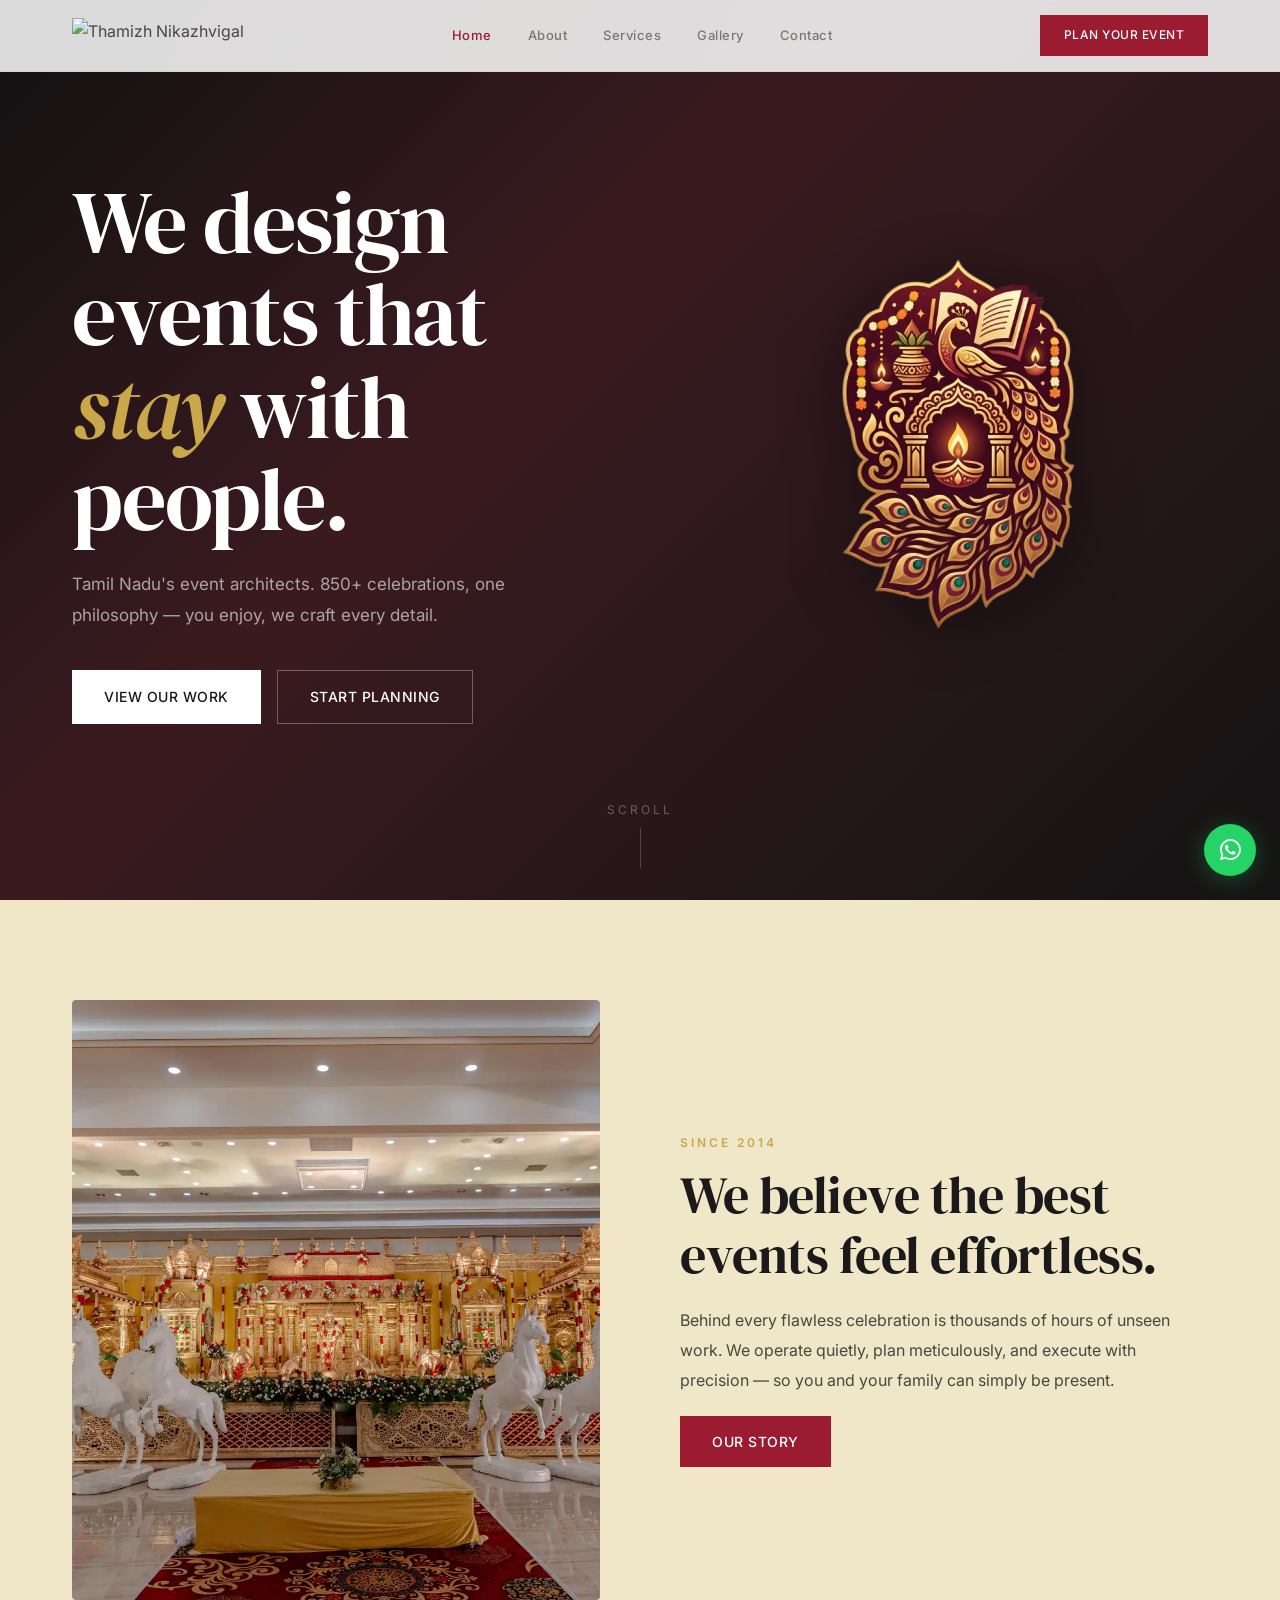
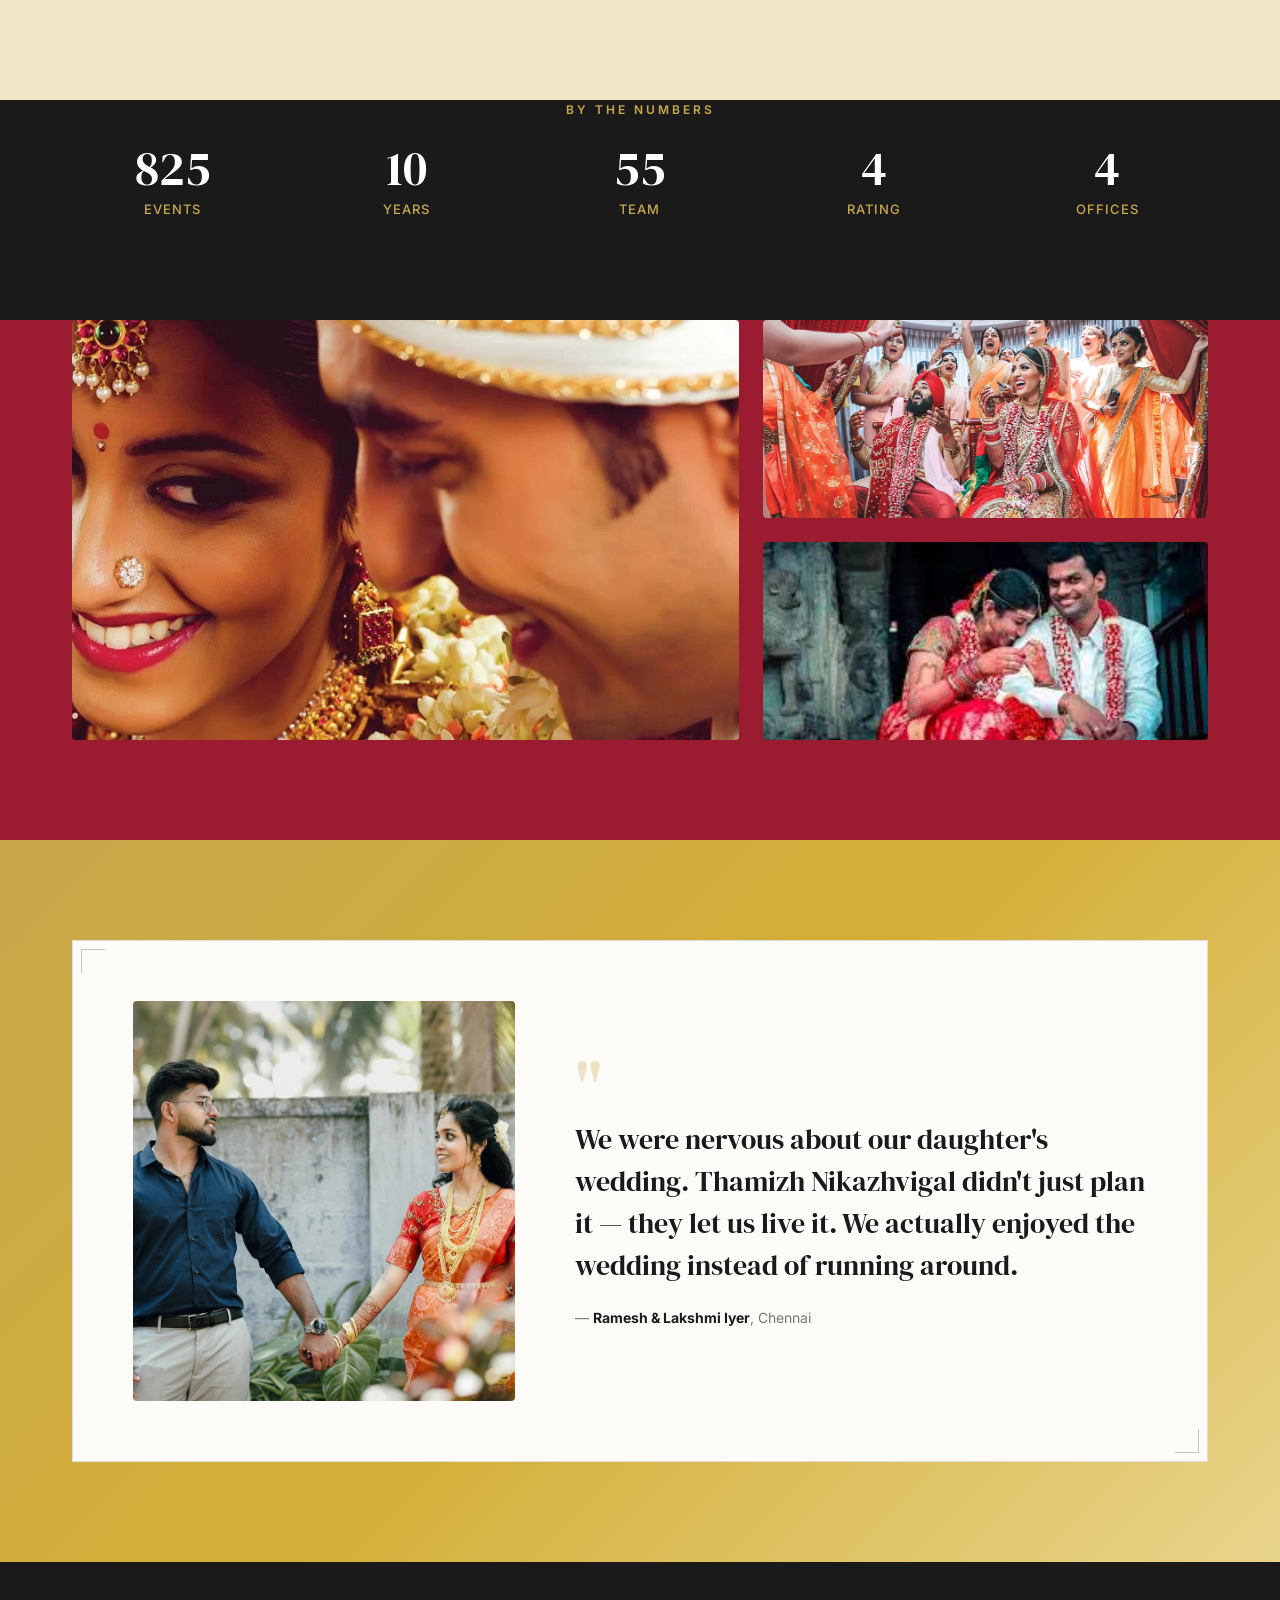
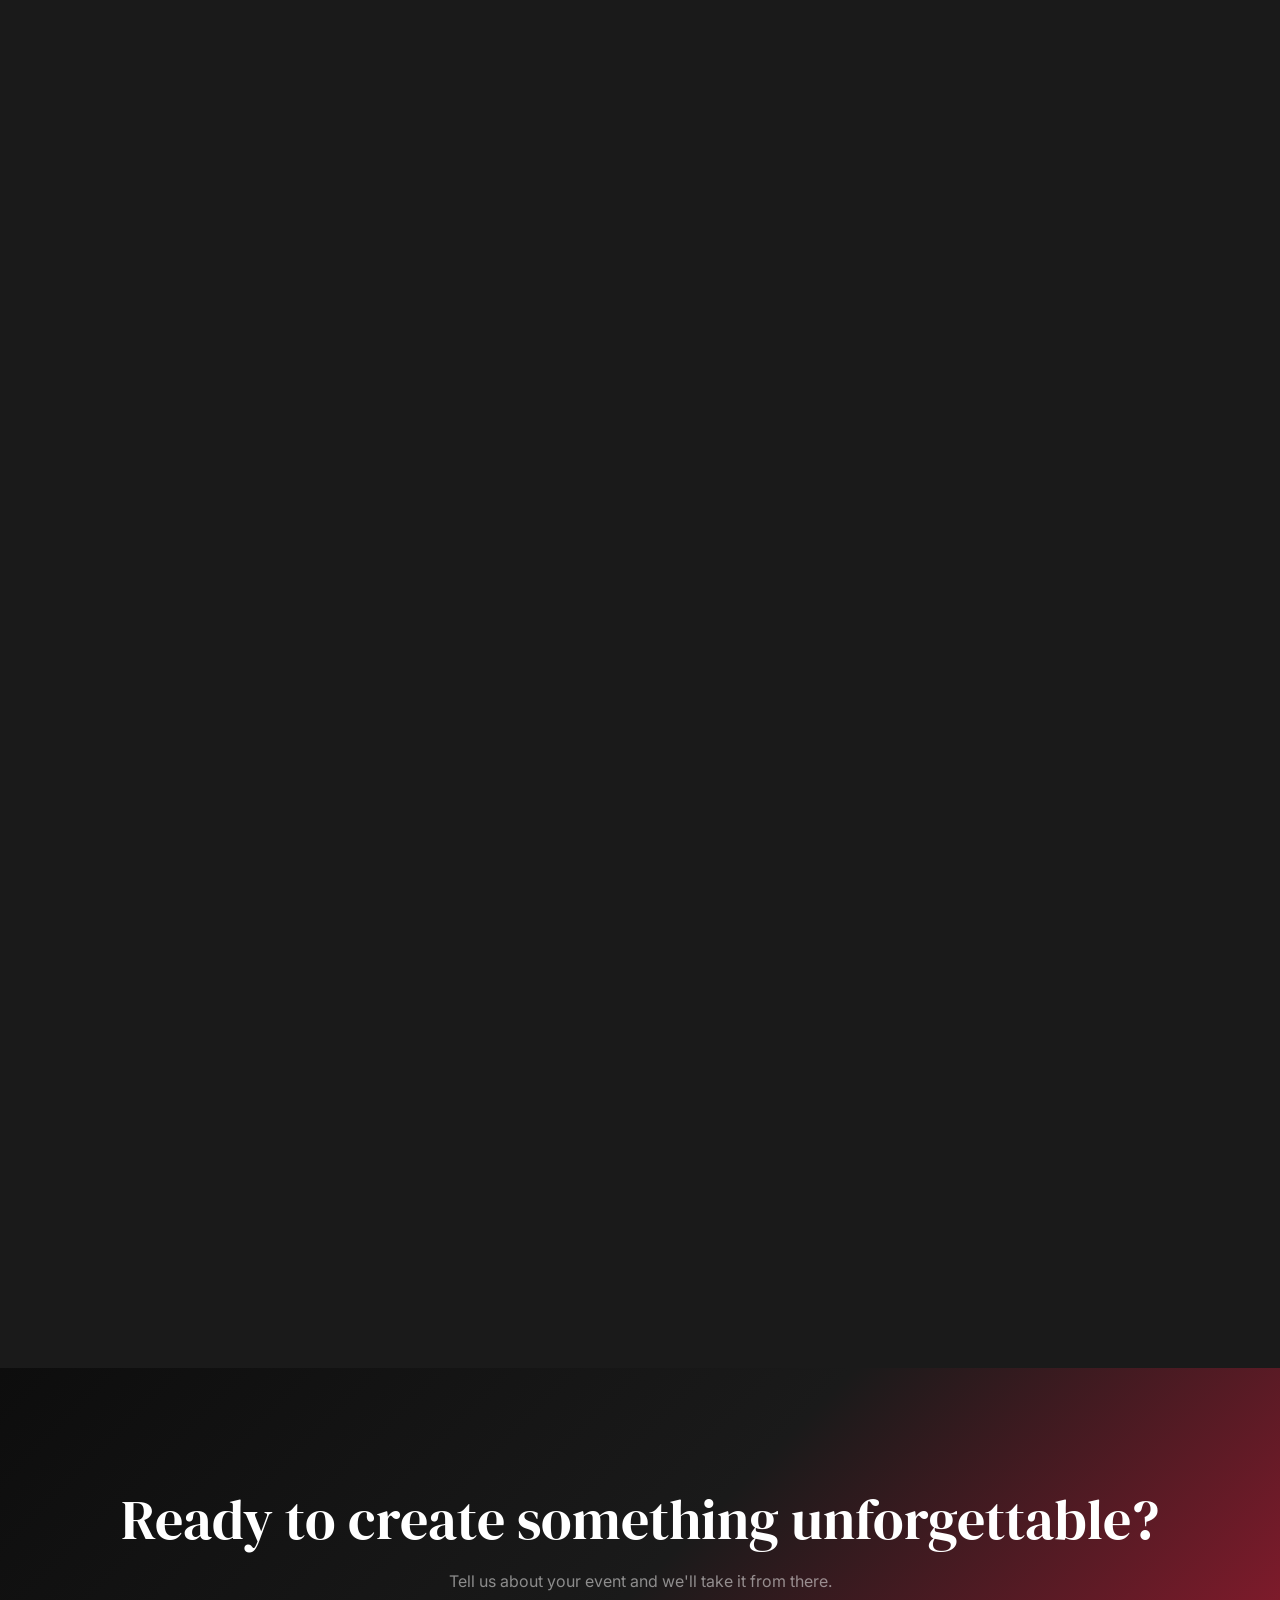
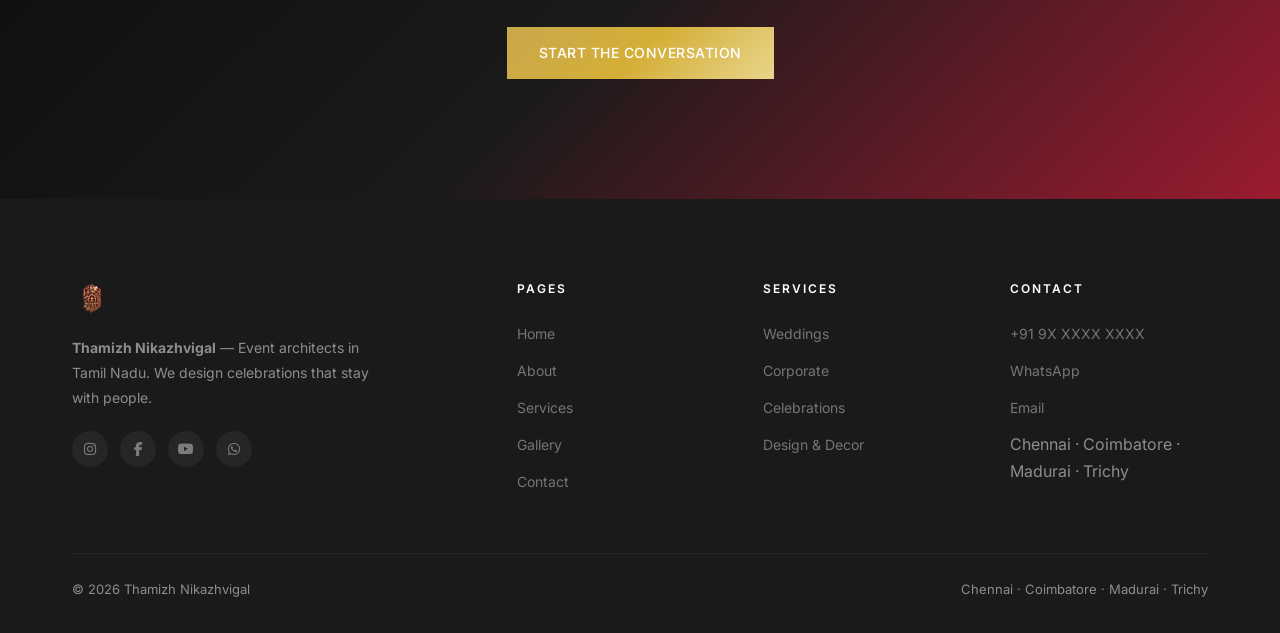
==== commit 99a4db8d: "Increase logo size, minimize white BGs: red/gold/black ~25% each" ====
--- a/index.html
+++ b/index.html
@@ -59,11 +59,11 @@
       justify-content: center;
     }
     .hero-logo {
-      max-width: 400px;
+      max-width: 560px;
       width: 100%;
       height: auto;
       display: block;
-      filter: drop-shadow(0 4px 20px rgba(0,0,0,0.3));
+      filter: drop-shadow(0 8px 32px rgba(0,0,0,0.4));
     }
     .home-hero p {
       font-size: 17px;
@@ -150,8 +150,8 @@
       grid-template-columns: 200px 1fr;
       gap: 32px;
       align-items: start;
-      background: var(--white);
-      border: 1px solid var(--gray-200);
+      background: var(--gold-light);
+      border: 1px solid rgba(255,255,255,0.08);
       transition: var(--transition);
     }
     .blog-post:hover { border-color: var(--gold); }
@@ -310,7 +310,7 @@
     <div class="hero-scroll"><span>Scroll</span><div class="line"></div></div>
   </section>
 
-  <section class="section">
+  <section class="section" style="background:var(--gold-light);">
     <div class="container">
       <div class="intro-grid">
         <div class="img-wrap reveal">
@@ -319,29 +319,29 @@
         <div class="reveal reveal-delay-1">
           <div class="label">Since 2014</div>
           <h2 class="section-title">We believe the best events feel effortless.</h2>
-          <p style="color:var(--gray-400);font-size:16px;line-height:1.9;margin:20px 0;">
+          <p style="color:var(--gray-500);font-size:16px;line-height:1.9;margin:20px 0;">
             Behind every flawless celebration is thousands of hours of unseen work. We operate quietly, plan meticulously, and execute with precision — so you and your family can simply be present.
           </p>
-          <a href="about.html" class="btn btn-primary">Our Story</a>
+          <a href="about.html" class="btn btn-crimson">Our Story</a>
         </div>
       </div>
     </div>
   </section>
 
-  <section class="section" style="padding-top:0;background:var(--warm-beige);background-image:url('Assets/Warm gold temple background texture.webp');background-size:cover;background-blend-mode:overlay;background-position:center;">
+  <section class="section" style="padding-top:0;background:var(--charcoal);">
     <div class="container reveal">
-      <div class="label text-center">By the numbers</div>
+      <div class="label text-center" style="color:var(--gold);">By the numbers</div>
       <div class="stat-row" style="margin-top:24px;">
-        <div class="stat"><h3 data-count="850"><span class="suffix">+</span></h3><p>Events</p></div>
-        <div class="stat"><h3 data-count="10"><span class="suffix">+</span></h3><p>Years</p></div>
-        <div class="stat"><h3 data-count="60"><span class="suffix">+</span></h3><p>Team</p></div>
-        <div class="stat"><h3 data-count="4.8">★</h3><p>Rating</p></div>
-        <div class="stat"><h3 data-count="4"></h3><p>Offices</p></div>
+        <div class="stat"><h3 style="color:var(--white);" data-count="850"><span class="suffix">+</span></h3><p style="color:var(--gold);">Events</p></div>
+        <div class="stat"><h3 style="color:var(--white);" data-count="10"><span class="suffix">+</span></h3><p style="color:var(--gold);">Years</p></div>
+        <div class="stat"><h3 style="color:var(--white);" data-count="60"><span class="suffix">+</span></h3><p style="color:var(--gold);">Team</p></div>
+        <div class="stat"><h3 style="color:var(--white);" data-count="4.8">★</h3><p style="color:var(--gold);">Rating</p></div>
+        <div class="stat"><h3 style="color:var(--white);" data-count="4"></h3><p style="color:var(--gold);">Offices</p></div>
       </div>
     </div>
   </section>
 
-  <section class="section" style="padding-top:0;">
+  <section class="section" style="padding-top:0;background:var(--crimson);">
     <div class="container">
       <div class="featured-grid">
         <div class="img-wrap reveal">
@@ -359,9 +359,9 @@
     </div>
   </section>
 
-  <div class="section" style="background:var(--white);">
-    <div class="container">
-      <div class="testimonial-card-home reveal decorated-card">
+  <div class="section" style="background:var(--gold-gradient);">
+    <div class="container">
+      <div class="testimonial-card-home reveal decorated-card" style="background:var(--cream);">
         <div class="img-wrap"><img src="Assets/Happy couple.webp" alt="Happy couple" loading="lazy"></div>
         <div>
           <div class="quote-mark">"</div>
@@ -372,11 +372,11 @@
     </div>
   </div>
 
-  <div class="section" style="background:var(--cream);">
+  <div class="section" style="background:var(--charcoal);">
     <div class="container">
       <div class="text-center reveal">
-        <div class="label">From our blog</div>
-        <h2 class="section-title">Planning guides & inspiration</h2>
+        <div class="label" style="color:var(--gold);">From our blog</div>
+        <h2 class="section-title" style="color:var(--white);">Planning guides & inspiration</h2>
       </div>
       <div class="blog-grid-home">
         <article class="blog-post reveal">
--- a/css/style.css
+++ b/css/style.css
@@ -352,8 +352,8 @@
 
 /* Cards */
 .card {
-  background: var(--white);
-  border: 1px solid var(--gray-200);
+  background: var(--cream);
+  border: 1px solid var(--gold);
   transition: var(--transition);
 }
 .card:hover {
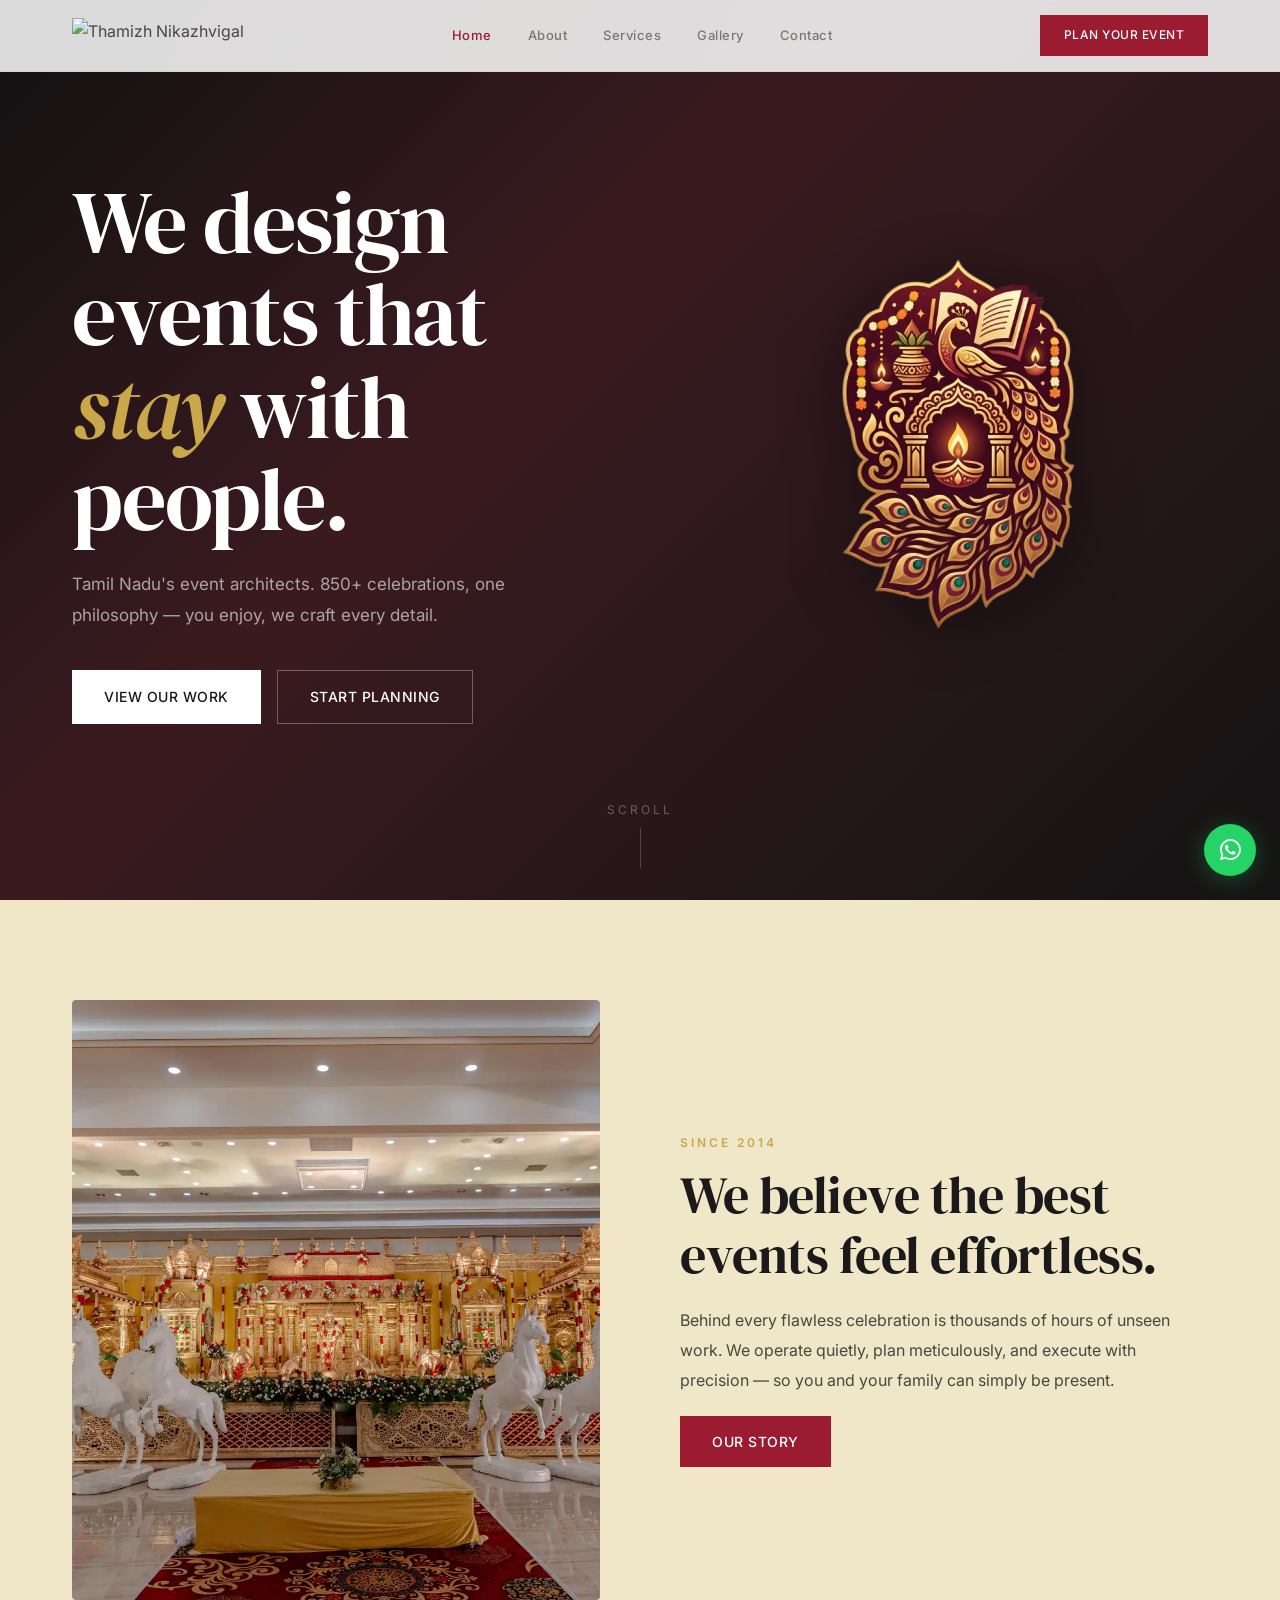
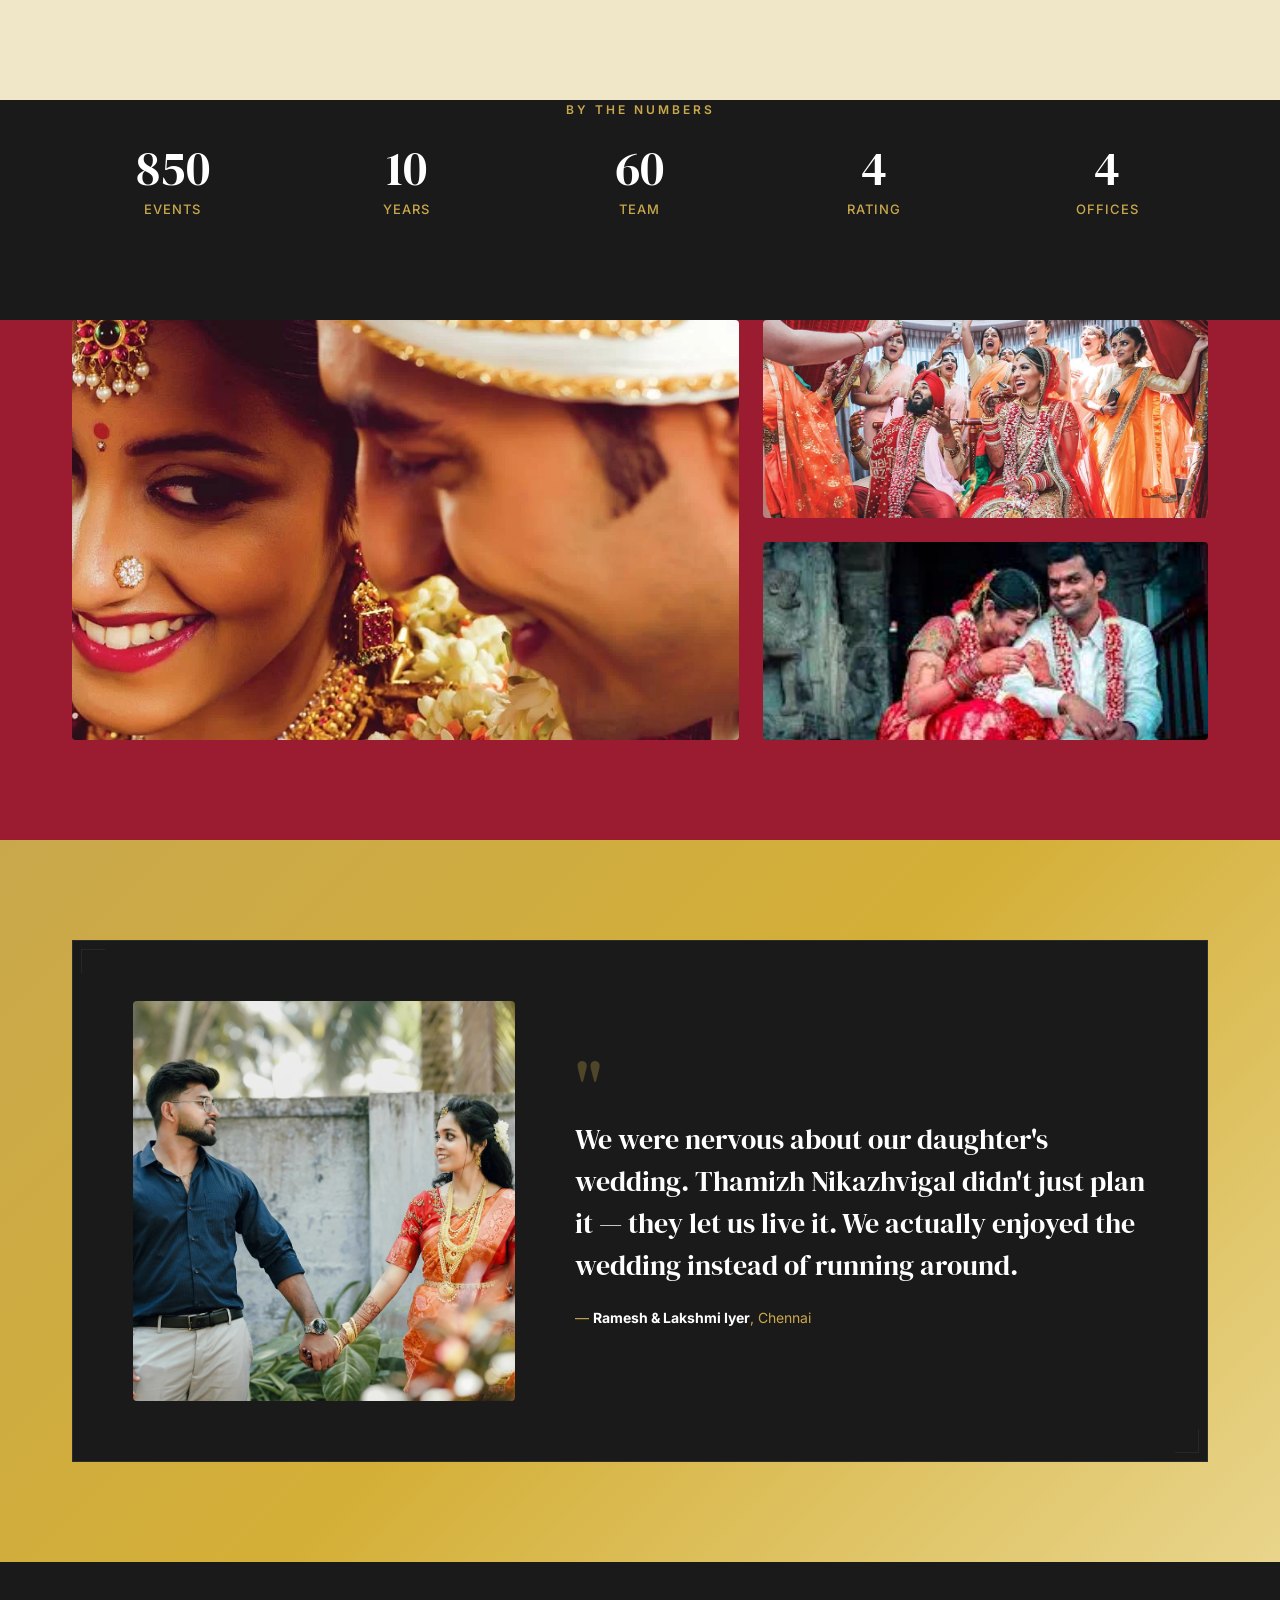
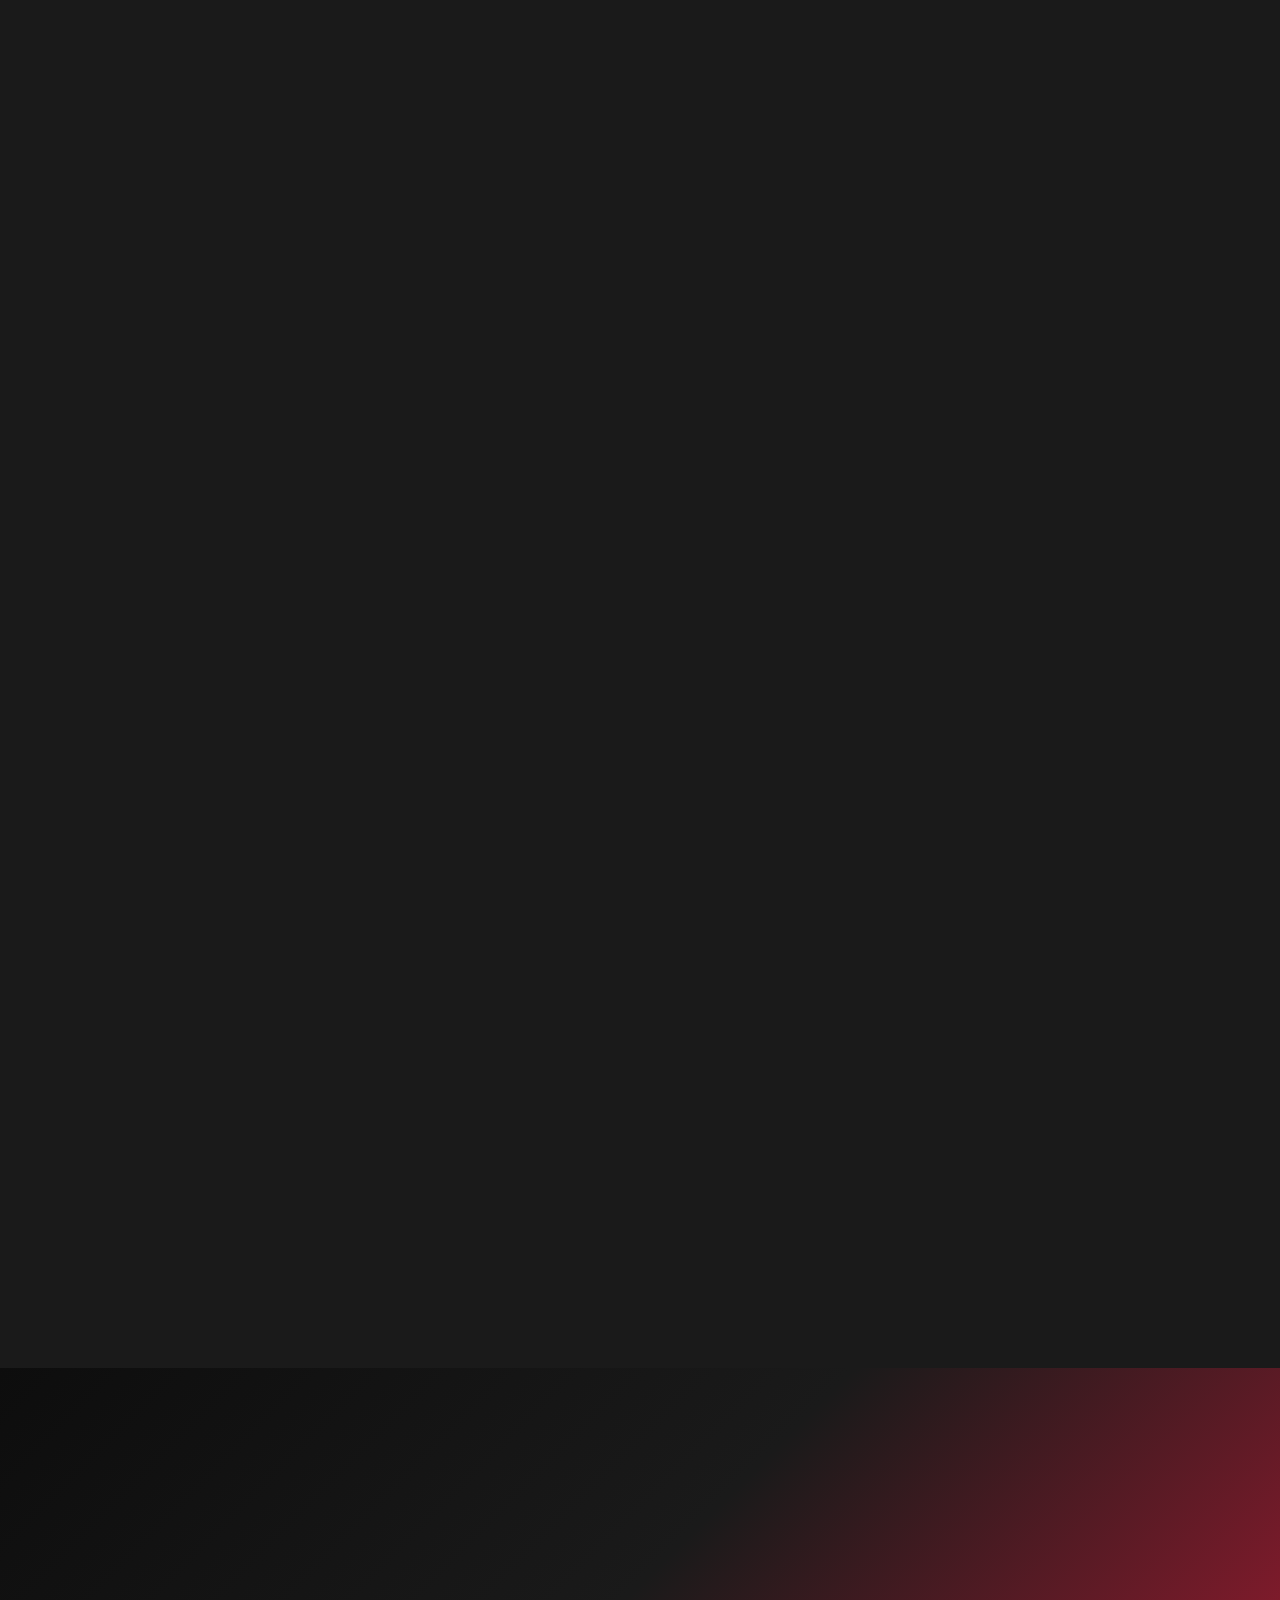
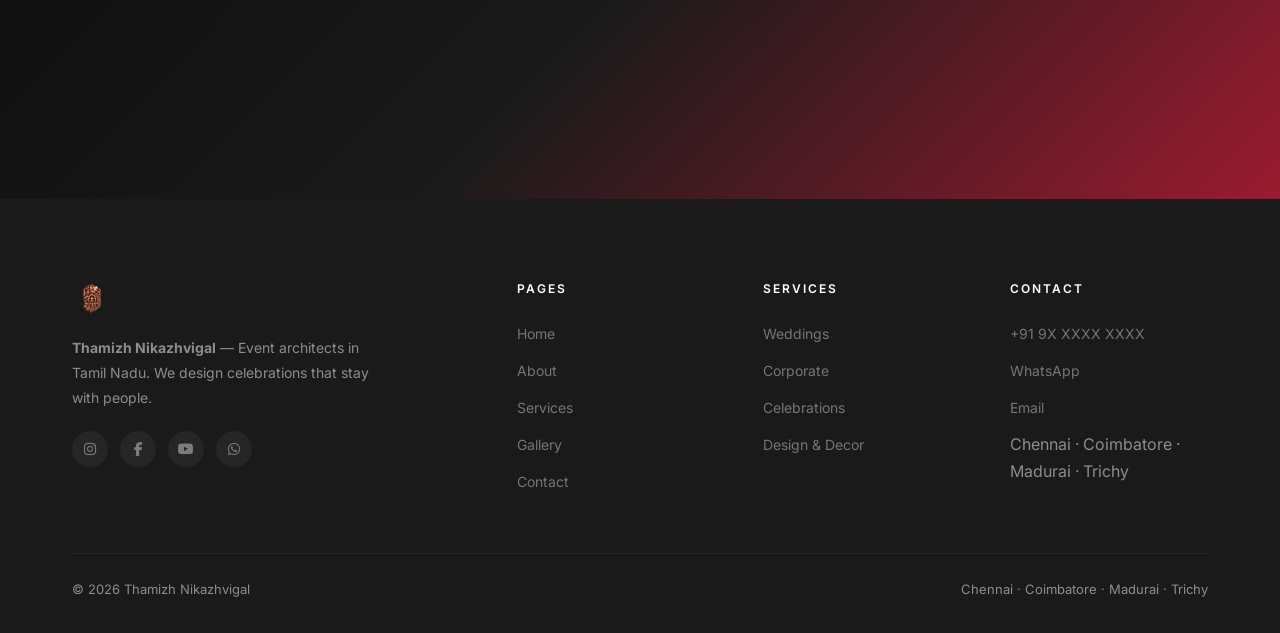
==== commit 06b7958e: "Remove remaining white bg from homepage: testimonial card to charcoal" ====
--- a/index.html
+++ b/index.html
@@ -120,9 +120,9 @@
       grid-template-columns: 0.8fr 1.2fr;
       gap: 60px;
       align-items: center;
-      background: var(--white);
+      background: var(--charcoal);
       padding: 60px;
-      border: 1px solid var(--gray-200);
+      border: 1px solid rgba(255,255,255,0.08);
     }
     .testimonial-card-home .img-wrap { height: 400px; border-radius: 4px; overflow: hidden; }
     .testimonial-card-home .img-wrap img { width:100%; height:100%; object-fit:cover; }
@@ -361,12 +361,12 @@
 
   <div class="section" style="background:var(--gold-gradient);">
     <div class="container">
-      <div class="testimonial-card-home reveal decorated-card" style="background:var(--cream);">
+      <div class="testimonial-card-home reveal decorated-card" style="background:var(--charcoal);border-color:rgba(255,255,255,0.08);">
         <div class="img-wrap"><img src="Assets/Happy couple.webp" alt="Happy couple" loading="lazy"></div>
         <div>
           <div class="quote-mark">"</div>
-          <blockquote>We were nervous about our daughter's wedding. Thamizh Nikazhvigal didn't just plan it — they let us live it. We actually enjoyed the wedding instead of running around.</blockquote>
-          <div class="attribution">— <strong>Ramesh & Lakshmi Iyer</strong>, Chennai</div>
+          <blockquote style="color:var(--white);">We were nervous about our daughter's wedding. Thamizh Nikazhvigal didn't just plan it — they let us live it. We actually enjoyed the wedding instead of running around.</blockquote>
+          <div class="attribution" style="color:var(--gold);">— <strong style="color:var(--white);">Ramesh & Lakshmi Iyer</strong>, Chennai</div>
         </div>
       </div>
     </div>
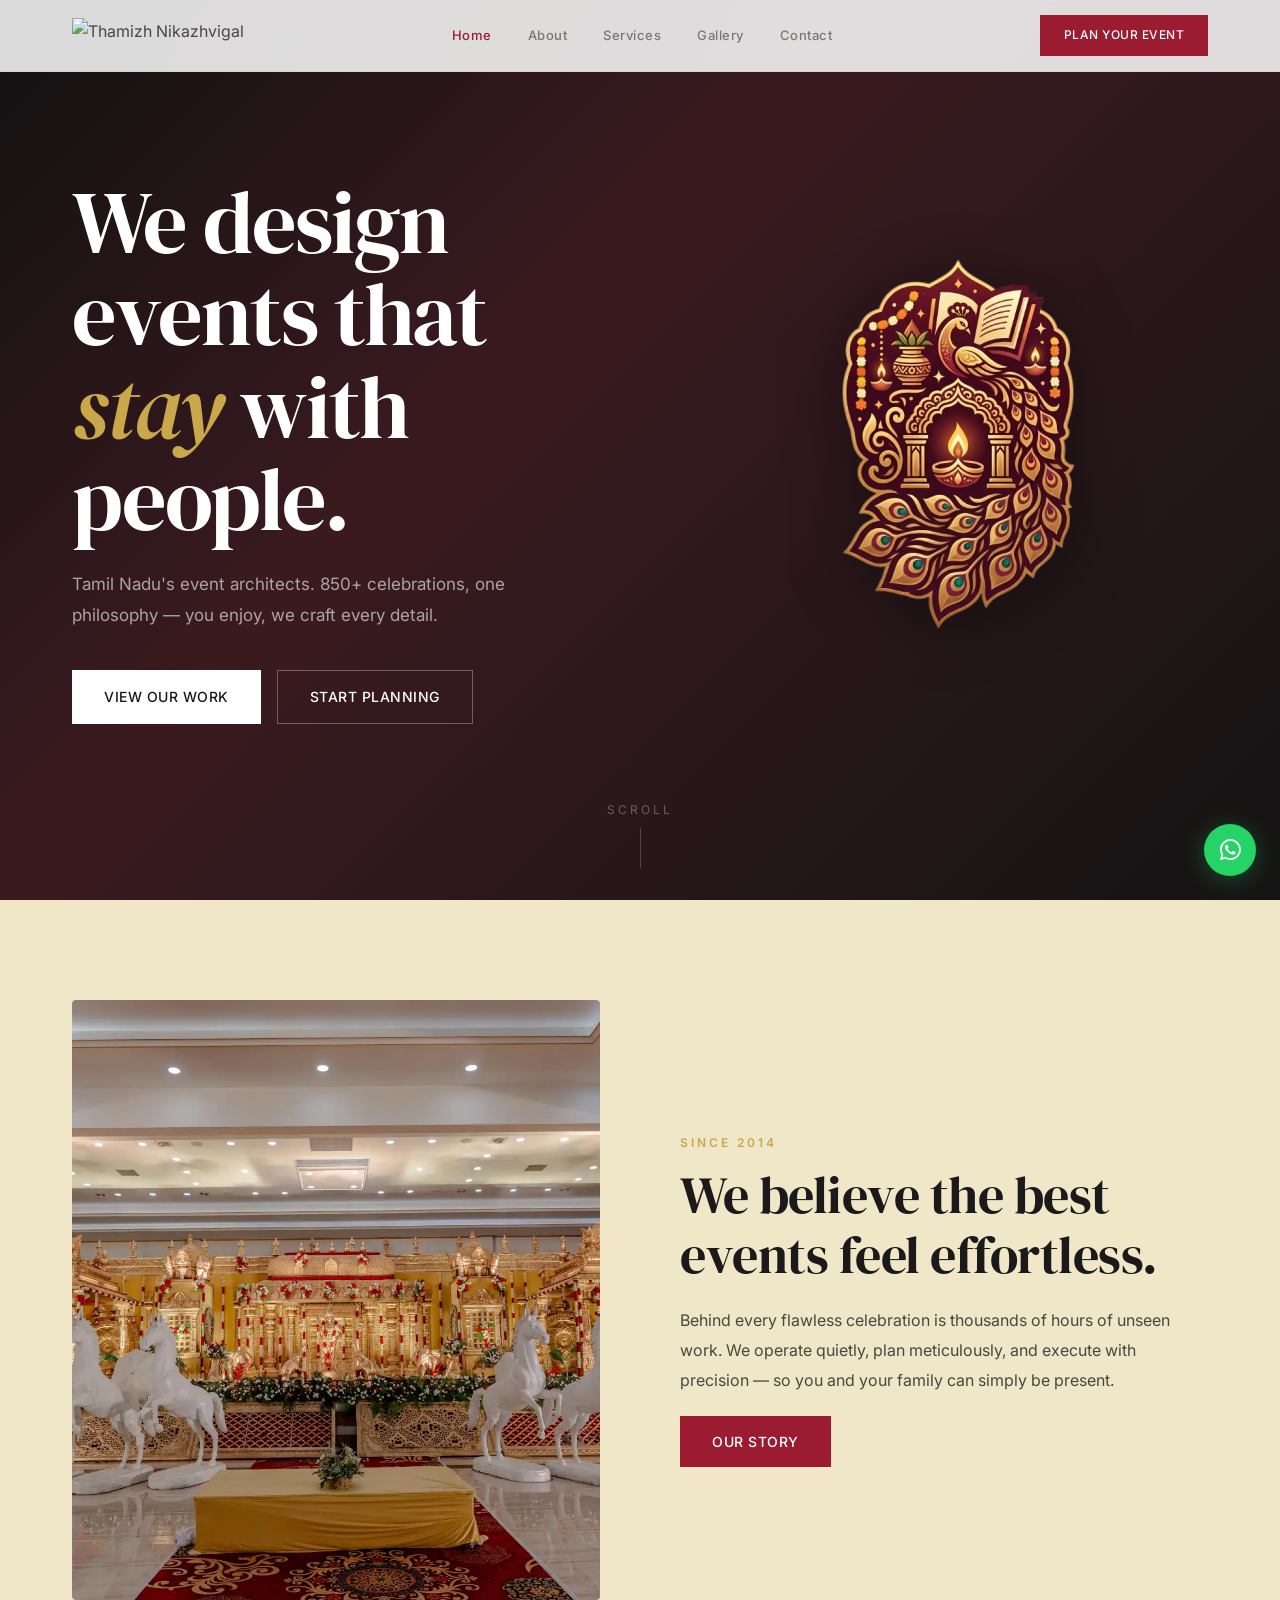
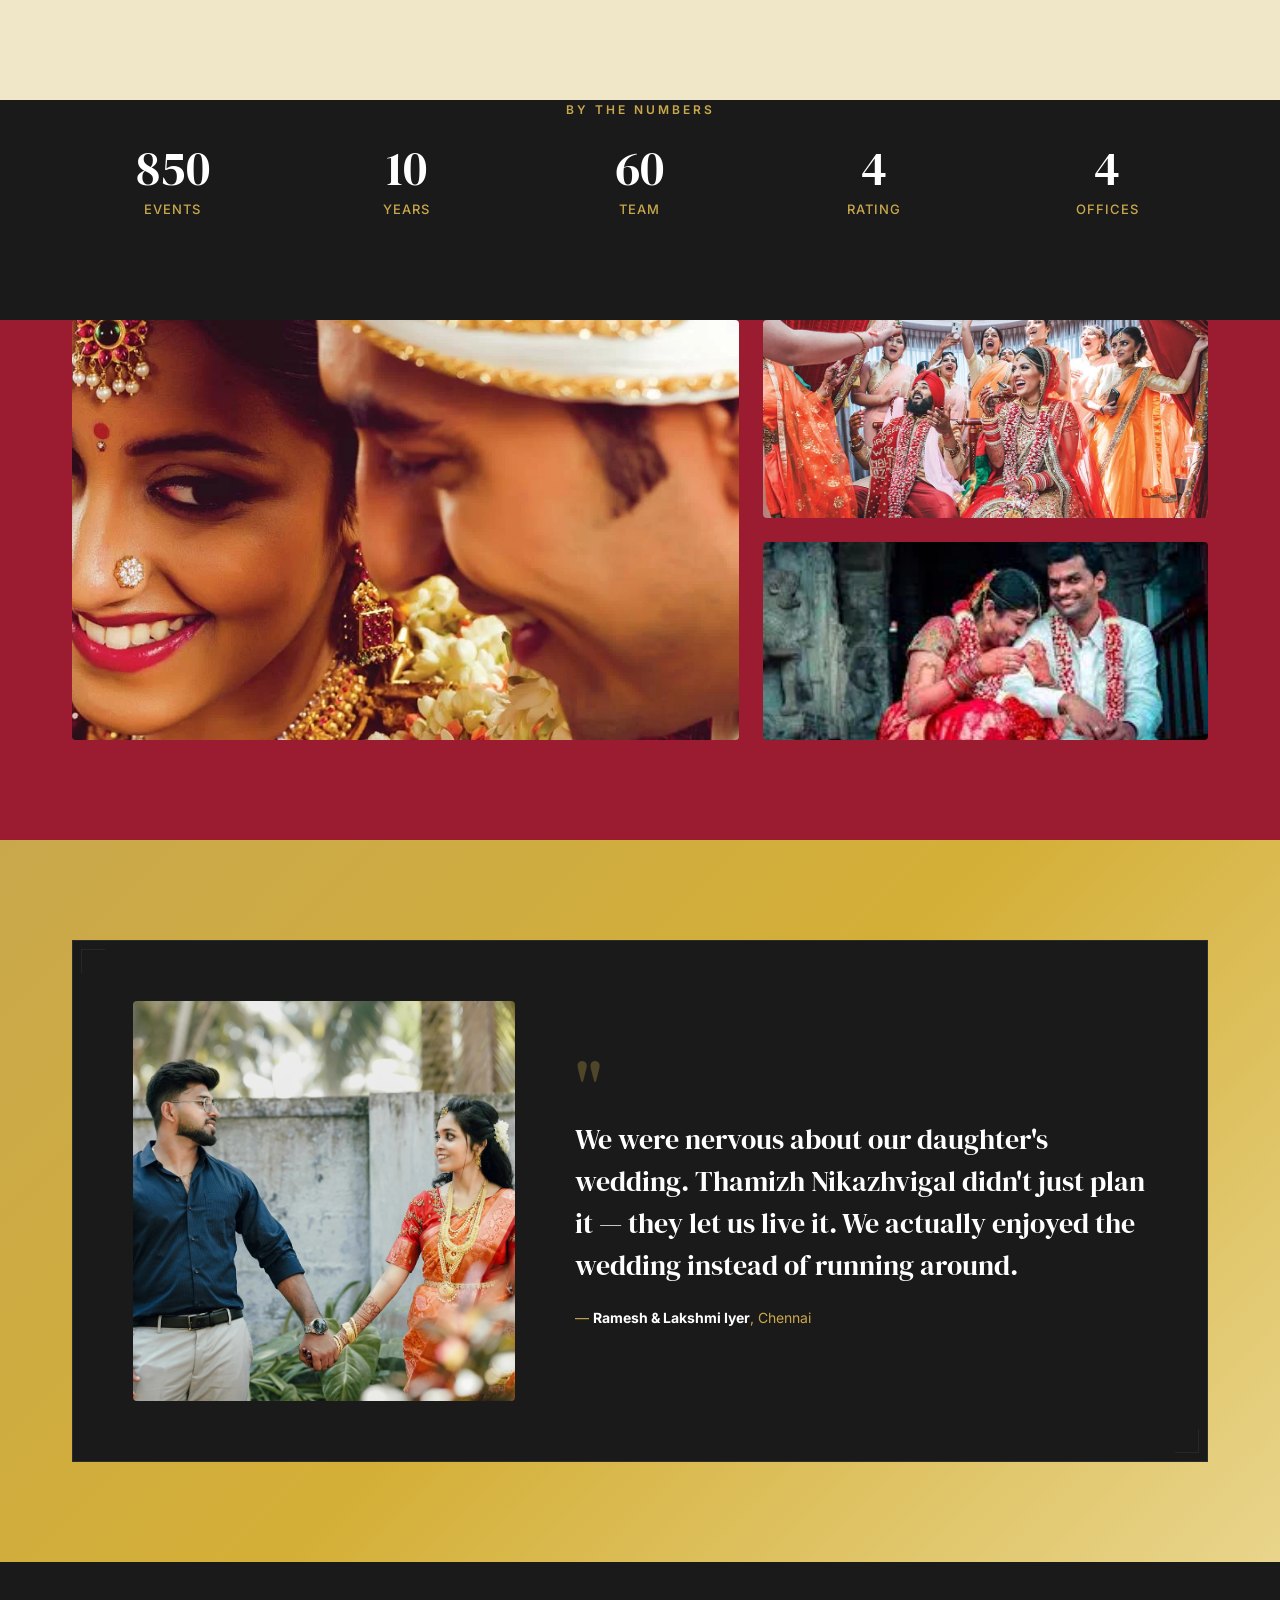
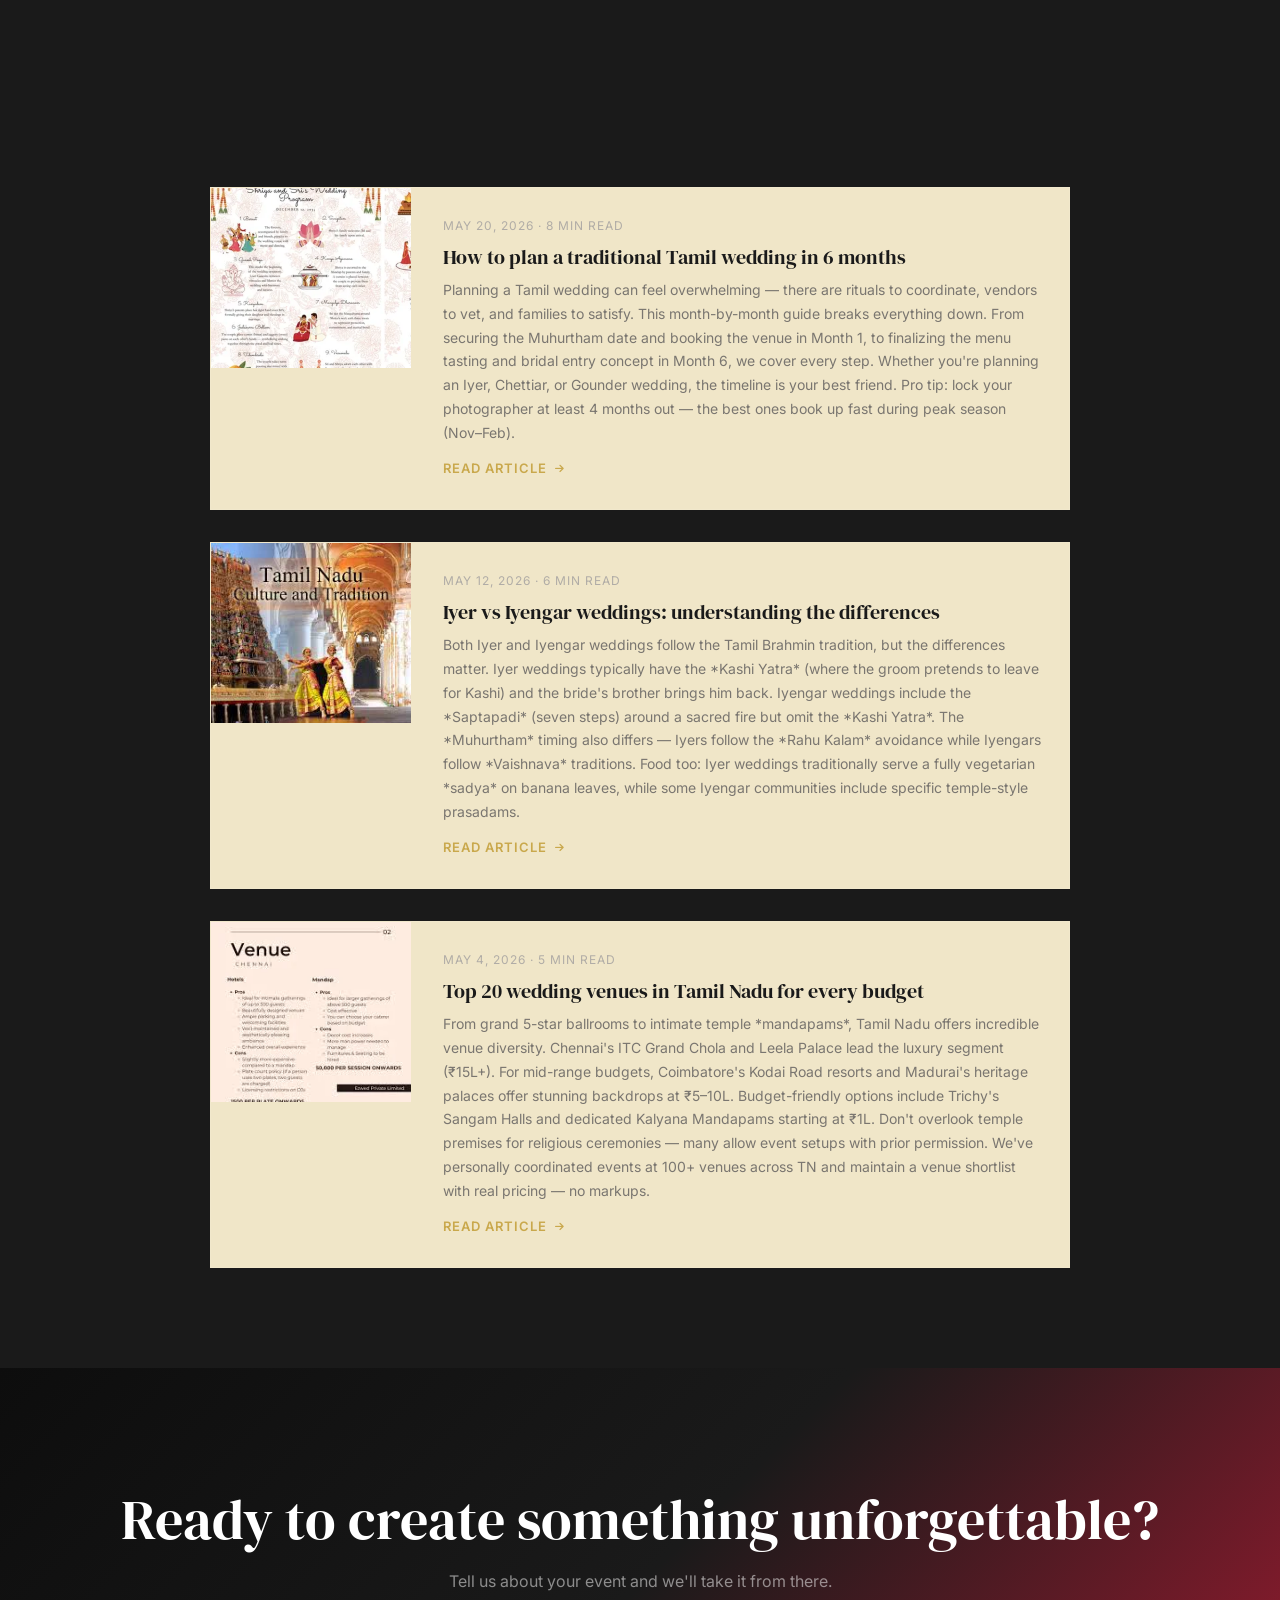
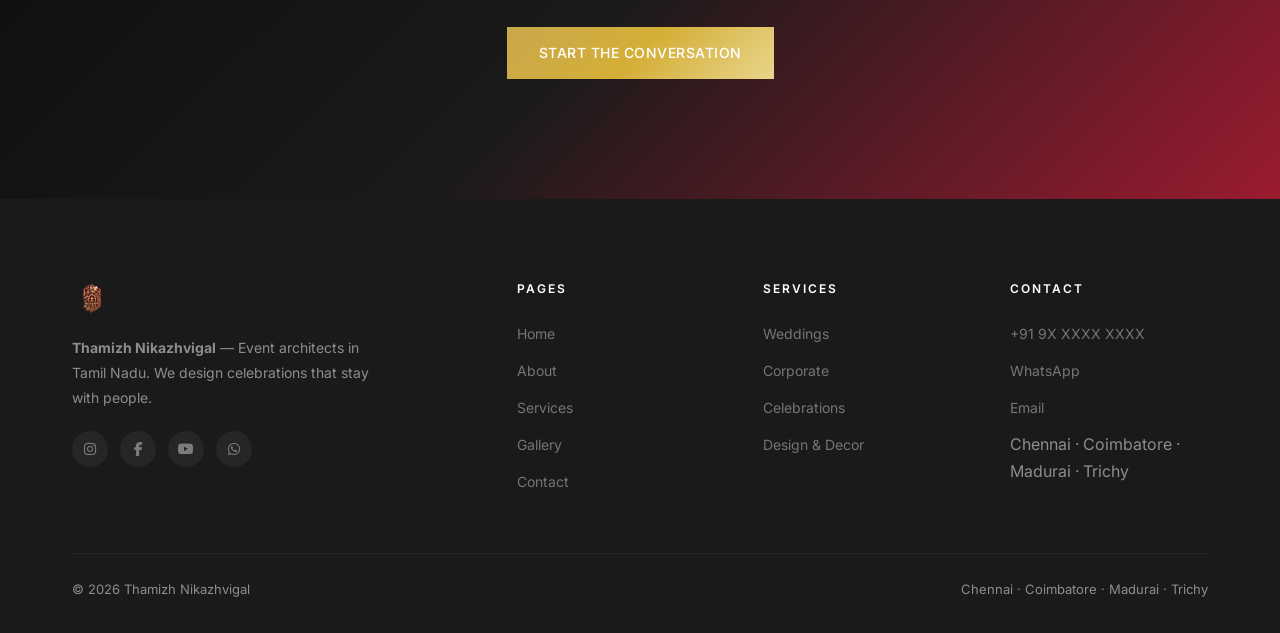
==== commit d0a0245e: "Redesign mobile nav with icons, 3-col footer, premium bottom bar" ====
--- a/index.html
+++ b/index.html
@@ -276,14 +276,17 @@
   </header>
 
   <nav class="mobile-nav" id="mobileNav">
-    <a href="index.html">Home</a>
-    <a href="about.html">About</a>
-    <a href="services.html">Services</a>
-    <a href="gallery.html">Gallery</a>
-    <a href="contact.html">Contact</a>
+    <img src="Logo No-Bg.png" alt="Thamizh Nikazhvigal" class="nav-logo">
+    <div class="nav-links">
+      <a href="index.html" class="nav-item"><i class="fas fa-home"></i> Home</a>
+      <a href="about.html" class="nav-item"><i class="fas fa-users"></i> About</a>
+      <a href="services.html" class="nav-item"><i class="fas fa-concierge-bell"></i> Services</a>
+      <a href="gallery.html" class="nav-item"><i class="fas fa-images"></i> Gallery</a>
+      <a href="contact.html" class="nav-item"><i class="fas fa-envelope"></i> Contact</a>
+    </div>
     <div class="mobile-actions">
-      <a href="https://wa.me/919XXXXXXXXX" target="_blank" class="btn btn-wa" style="justify-content:center;"><i class="fab fa-whatsapp"></i> WhatsApp</a>
-      <a href="contact.html" class="btn btn-light" style="justify-content:center;">Get in Touch</a>
+      <a href="https://wa.me/919XXXXXXXXX" target="_blank" class="btn btn-premium"><i class="fab fa-whatsapp"></i> WhatsApp</a>
+      <a href="contact.html" class="btn btn-crimson"><i class="fas fa-pen"></i> Get in Touch</a>
     </div>
   </nav>
 
--- a/css/style.css
+++ b/css/style.css
@@ -219,28 +219,81 @@
 .mobile-nav {
   display: none;
   position: fixed;
-  top: var(--header-h); left: 0; right: 0;
+  top: 0; left: 0; right: 0;
   bottom: 0;
-  background: rgba(13,13,13,0.98);
-  backdrop-filter: blur(24px);
-  padding: 40px 32px;
+  background: rgba(13,13,13,0.97);
+  backdrop-filter: blur(32px);
+  -webkit-backdrop-filter: blur(32px);
+  padding: 100px 32px 40px;
   z-index: 999;
+  flex-direction: column;
   transform: translateX(100%);
-  transition: transform 0.6s cubic-bezier(0.22, 1, 0.36, 1);
-}
-.mobile-nav.open { transform: translateX(0); }
-.mobile-nav a {
-  display: block;
-  color: var(--gray-300);
-  font-size: 22px;
-  padding: 18px 0;
-  border-bottom: 1px solid rgba(255,255,255,0.04);
+  transition: transform 0.5s cubic-bezier(0.22, 1, 0.36, 1);
+}
+.mobile-nav.open { display: flex; transform: translateX(0); }
+.mobile-nav .nav-logo {
+  position: absolute;
+  top: 20px; left: 32px;
+  height: 32px;
+  opacity: 0.5;
+}
+.mobile-nav .nav-links { flex: 1; display: flex; flex-direction: column; justify-content: center; gap: 4px; }
+.mobile-nav a.nav-item {
+  display: flex;
+  align-items: center;
+  gap: 18px;
+  color: rgba(255,255,255,0.3);
+  font-size: 20px;
+  padding: 16px 20px;
   font-weight: 400;
-  transition: var(--transition);
+  transition: all 0.4s ease;
   font-family: var(--font-display);
-}
-.mobile-nav a:hover { color: var(--white); padding-left: 8px; }
-.mobile-nav .mobile-actions { margin-top: 40px; display: flex; flex-direction: column; gap: 16px; }
+  border: none;
+  border-radius: 4px;
+  position: relative;
+}
+.mobile-nav a.nav-item i {
+  width: 28px;
+  text-align: center;
+  font-size: 16px;
+  color: var(--gold);
+  opacity: 0.5;
+  transition: var(--transition);
+}
+.mobile-nav a.nav-item:hover,
+.mobile-nav a.nav-item:active {
+  color: var(--white);
+  background: rgba(201,168,76,0.08);
+  padding-left: 28px;
+}
+.mobile-nav a.nav-item:hover i,
+.mobile-nav a.nav-item:active i { opacity: 1; }
+.mobile-nav a.nav-item::after {
+  content: '';
+  position: absolute;
+  bottom: 4px; left: 50%;
+  transform: translateX(-50%);
+  width: 0;
+  height: 1px;
+  background: var(--gold-gradient);
+  transition: var(--transition);
+}
+.mobile-nav a.nav-item:hover::after { width: 60%; }
+.mobile-nav .mobile-actions {
+  margin-top: 20px;
+  display: flex;
+  flex-direction: column;
+  gap: 12px;
+  padding-top: 24px;
+  border-top: 1px solid rgba(255,255,255,0.06);
+}
+.mobile-nav .mobile-actions .btn {
+  justify-content: center;
+  padding: 16px;
+  font-size: 13px;
+  letter-spacing: 1px;
+}
+.mobile-nav .mobile-actions .btn i { font-size: 15px; }
 
 /* Page Hero */
 .page-hero {
@@ -405,7 +458,7 @@
   margin-bottom: 48px;
 }
 @media (max-width: 768px) { .footer-grid { grid-template-columns: 1fr 1fr; gap: 32px; } }
-@media (max-width: 480px) { .footer-grid { grid-template-columns: 1fr; } }
+@media (max-width: 600px) { .footer-grid { grid-template-columns: 1fr 1fr 1fr; gap: 20px; } .footer-brand { grid-column: 1 / -1; } .footer-brand p { max-width: 100%; } }
 .footer-brand img { height: 40px; margin-bottom: 16px; }
 .footer-brand p { font-size: 14px; line-height: 1.8; max-width: 320px; }
 .footer-social { display: flex; gap: 12px; margin-top: 20px; }
@@ -473,30 +526,56 @@
   position: fixed;
   bottom: 0; left: 0; right: 0;
   z-index: 998;
-  background: rgba(13,13,13,0.97);
+  background: rgba(13,13,13,0.95);
   backdrop-filter: blur(20px);
-  padding: 10px 16px;
+  -webkit-backdrop-filter: blur(20px);
+  padding: 8px 12px;
   justify-content: space-around;
-  gap: 6px;
-  border-top: 1px solid rgba(255,255,255,0.04);
+  gap: 8px;
+  border-top: 1px solid rgba(255,255,255,0.06);
 }
 .mobile-bar a {
   flex: 1;
   display: flex;
   align-items: center;
   justify-content: center;
-  gap: 6px;
-  padding: 11px;
-  border-radius: 4px;
-  font-size: 12px;
-  font-weight: 600;
+  gap: 8px;
+  padding: 12px 8px;
+  border-radius: 6px;
+  font-size: 11px;
+  font-weight: 700;
   color: var(--white);
   text-transform: uppercase;
-  letter-spacing: 0.5px;
-}
-.mobile-bar a.wa { background: #25D366; }
-.mobile-bar a.call { background: var(--crimson); }
-.mobile-bar a.quote { background: var(--charcoal); border: 1px solid rgba(255,255,255,0.1); }
+  letter-spacing: 0.8px;
+  transition: all 0.3s ease;
+  position: relative;
+  overflow: hidden;
+}
+.mobile-bar a::before {
+  content: '';
+  position: absolute;
+  top: 0; left: -100%;
+  width: 100%; height: 100%;
+  background: linear-gradient(90deg, transparent, rgba(255,255,255,0.12), transparent);
+  transition: left 0.5s ease;
+}
+.mobile-bar a:active::before { left: 100%; }
+.mobile-bar a i { font-size: 16px; }
+.mobile-bar a.wa {
+  background: linear-gradient(135deg, #1DA851, #25D366);
+  box-shadow: 0 2px 12px rgba(37,211,102,0.2);
+}
+.mobile-bar a.wa:active { transform: scale(0.96); }
+.mobile-bar a.call {
+  background: linear-gradient(135deg, #7A0E1E, #9B1B30);
+  box-shadow: 0 2px 12px rgba(155,27,48,0.2);
+}
+.mobile-bar a.call:active { transform: scale(0.96); }
+.mobile-bar a.quote {
+  background: linear-gradient(135deg, #C9A84C, #D4AF37);
+  box-shadow: 0 2px 12px rgba(201,168,76,0.2);
+}
+.mobile-bar a.quote:active { transform: scale(0.96); }
 
 /* Responsive base */
 @media (max-width: 768px) {
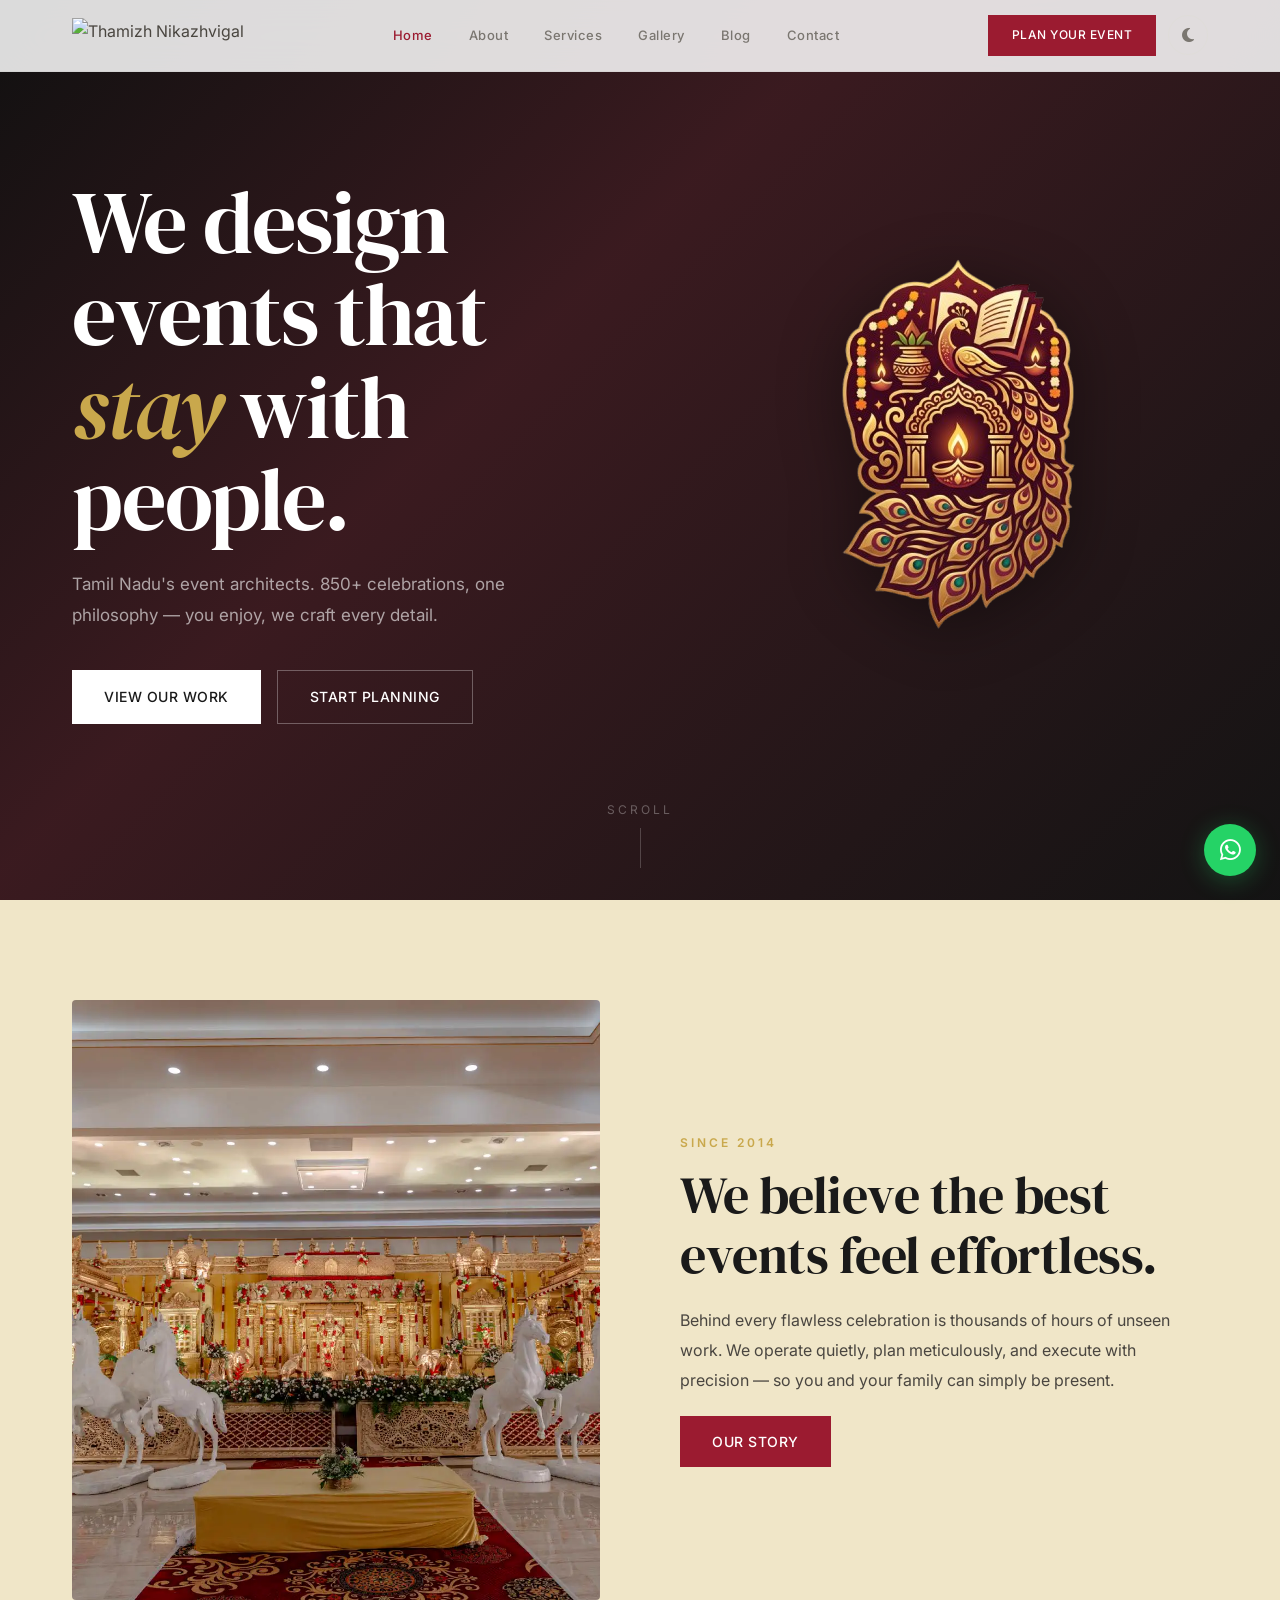
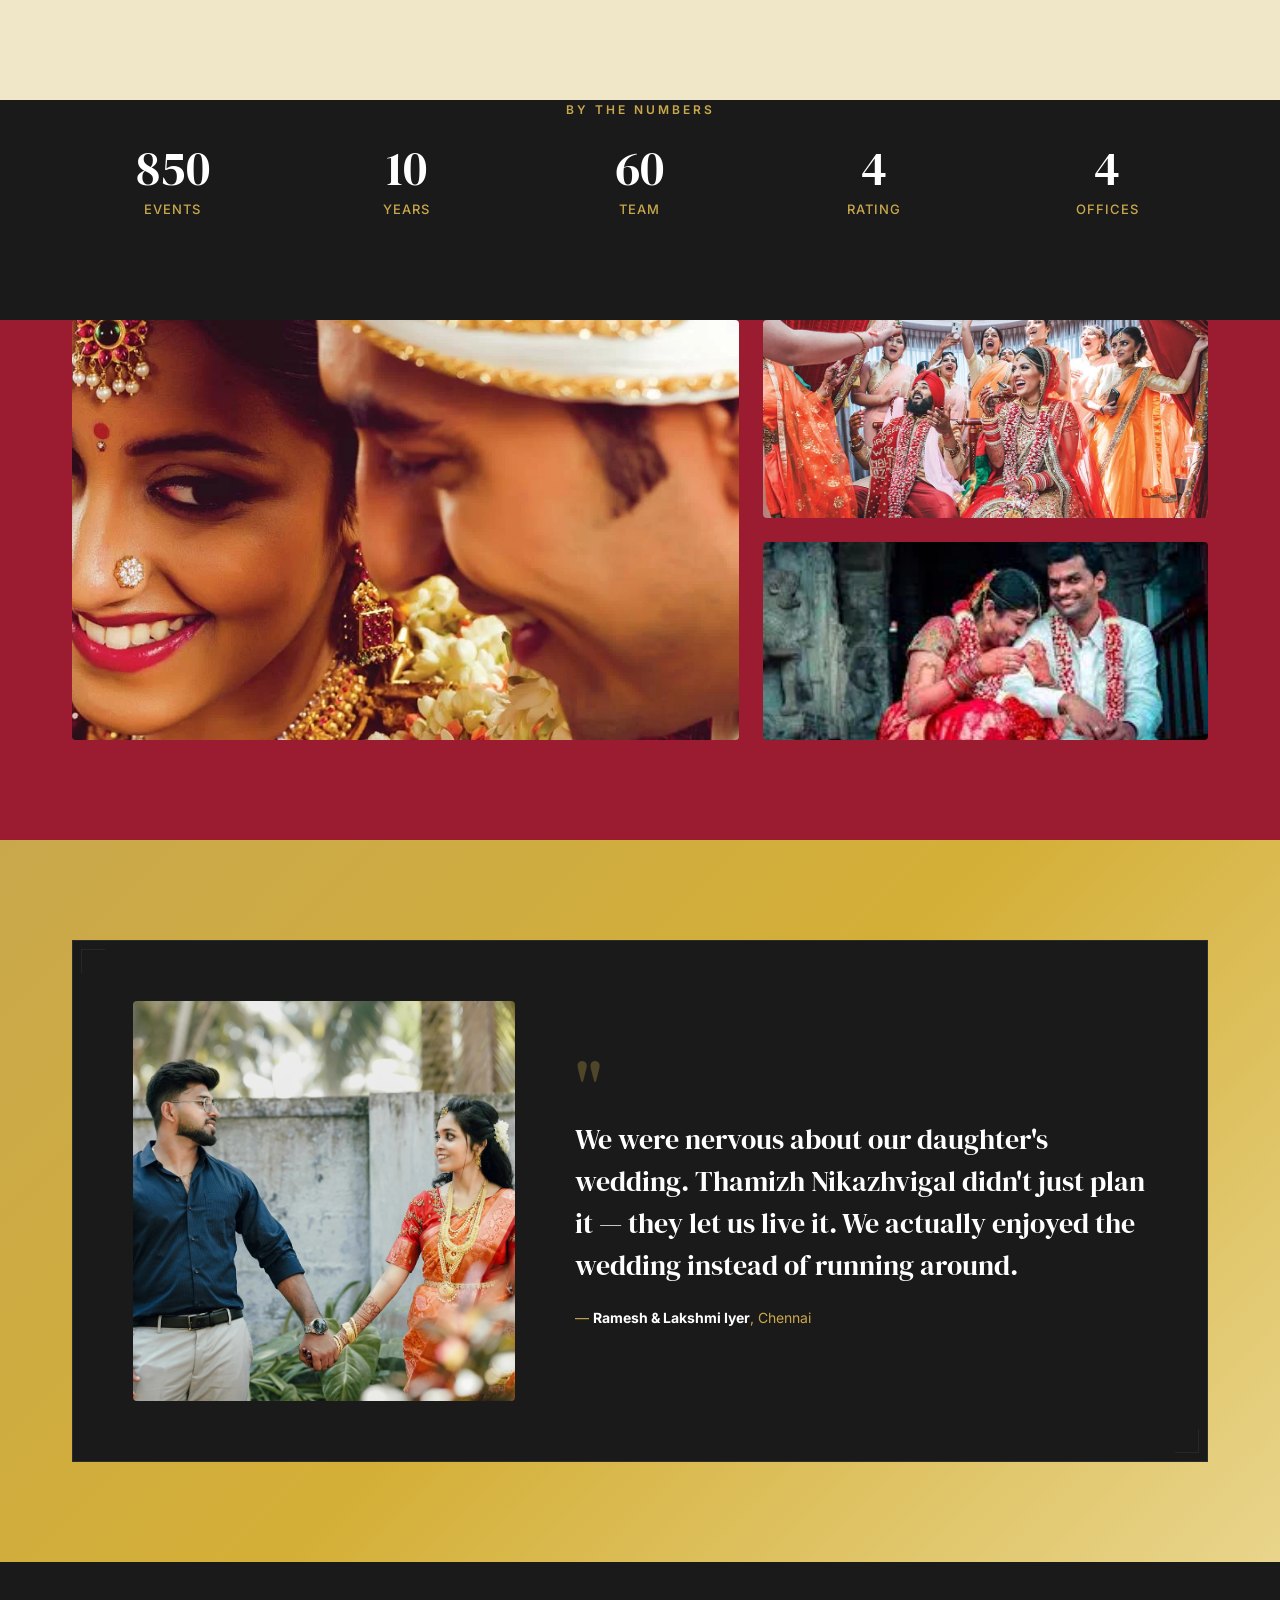
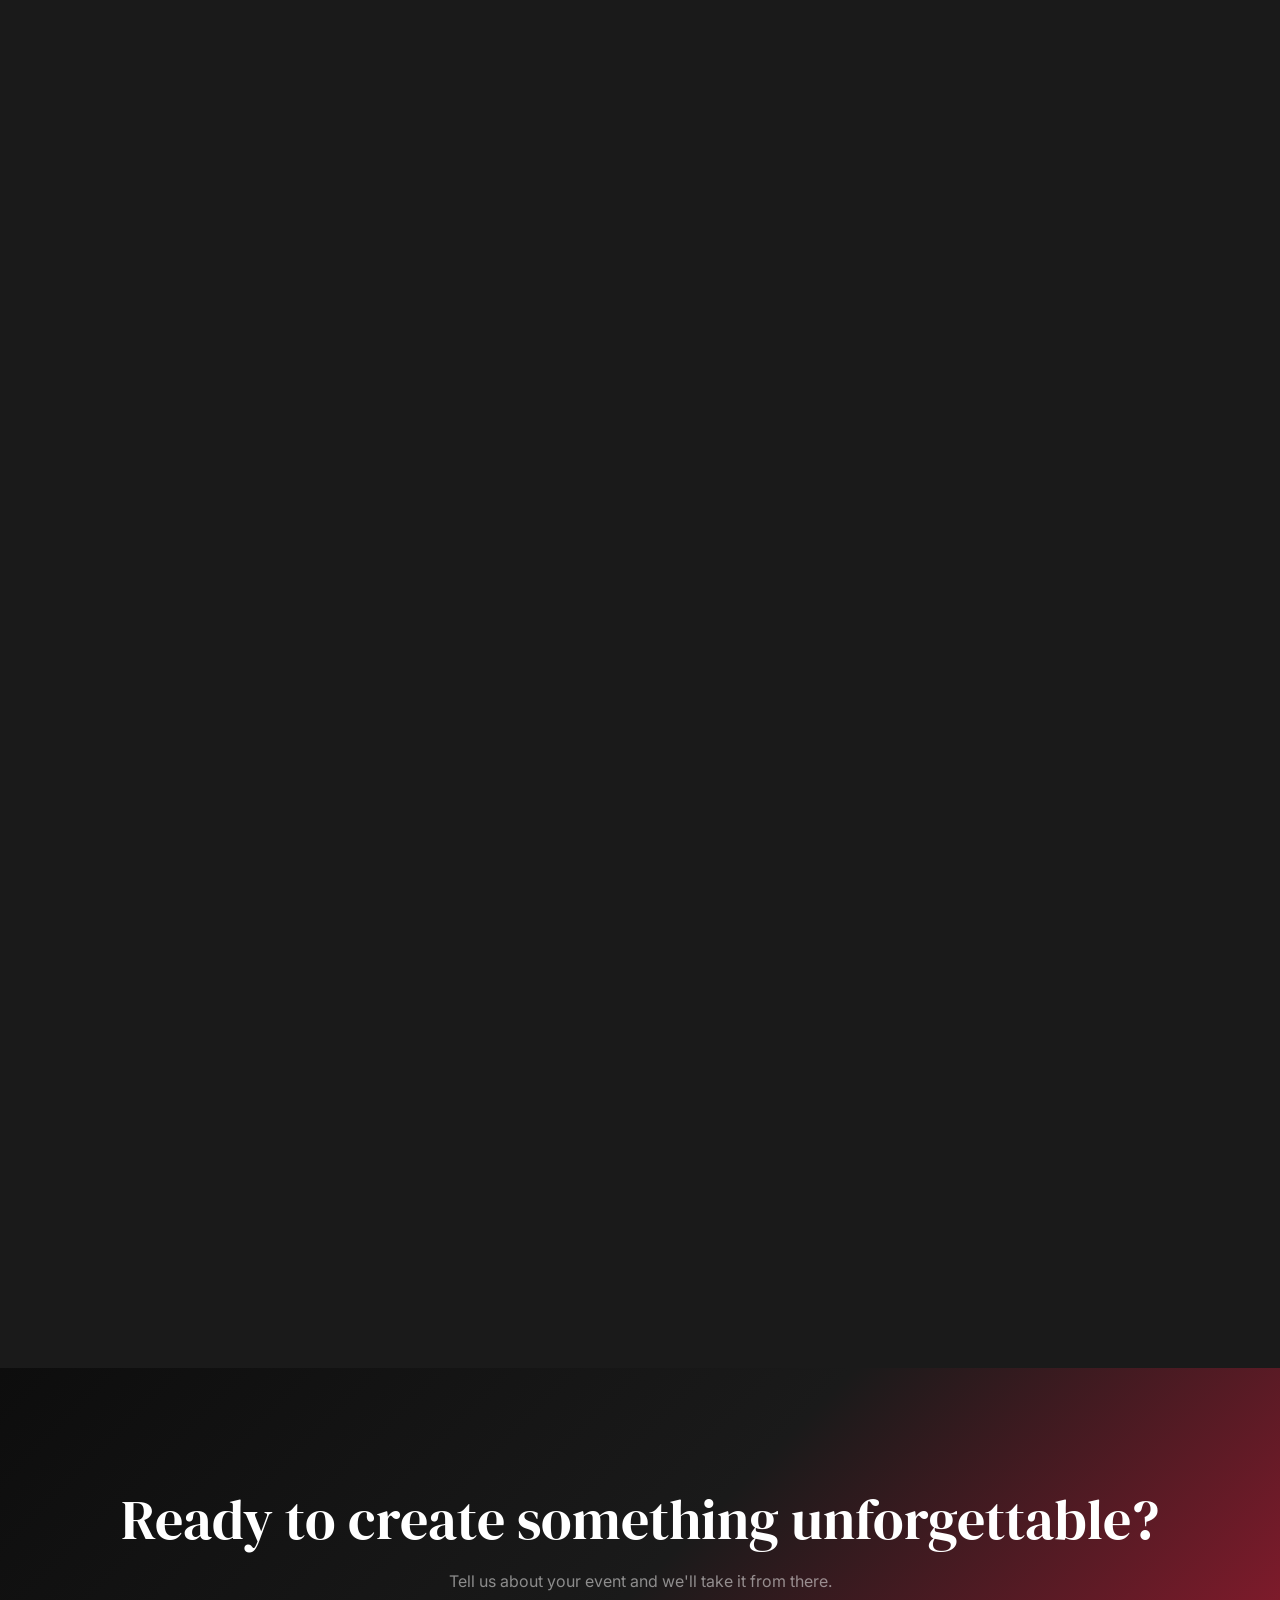
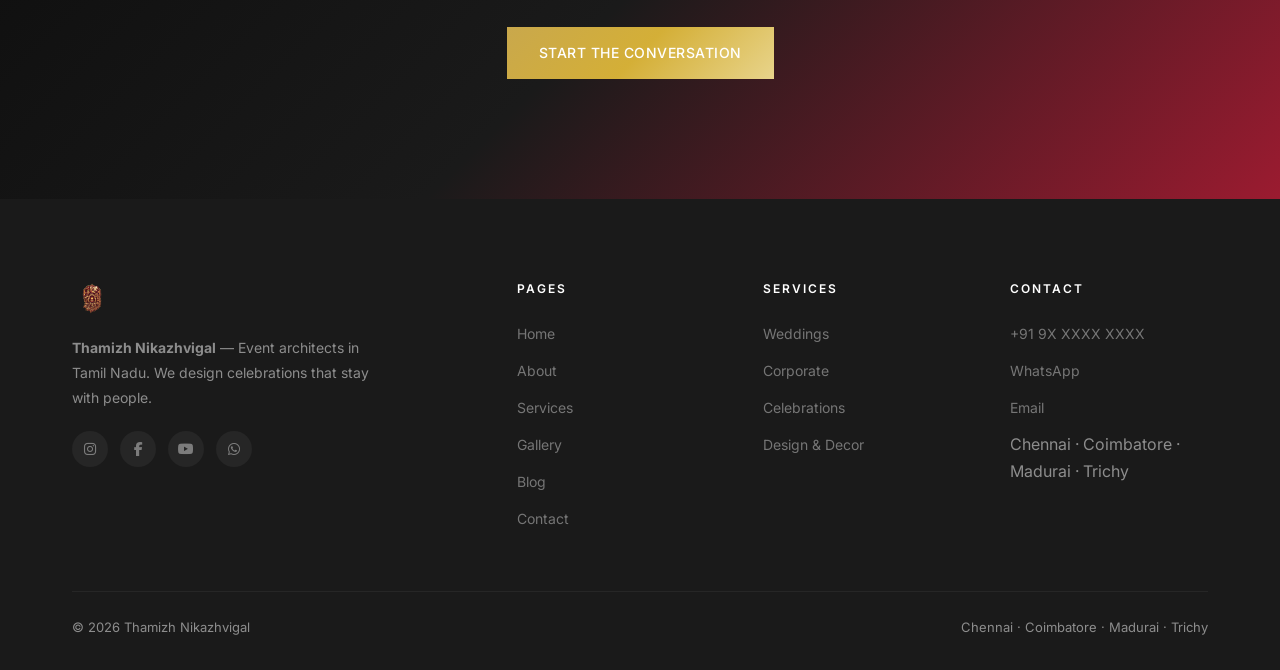
==== commit 3400a995: "Enhancement: SEO, UX, and feature upgrades - Add sitemap.xml, robots.txt, OG tags, canonical URLs (S" ====
--- a/index.html
+++ b/index.html
@@ -11,6 +11,13 @@
   <link rel="stylesheet" href="https://cdnjs.cloudflare.com/ajax/libs/font-awesome/6.5.0/css/all.min.css">
   <link rel="stylesheet" href="css/style.css">
   <link rel="icon" type="image/png" href="Logo No-Bg.png">
+  <meta property="og:title" content="Thamizh Nikazhvigal — Tamil Nadu's Event Architects">
+  <meta property="og:description" content="Premium event design and management in Tamil Nadu. Weddings, corporate, celebrations — crafted with precision and cultural depth.">
+  <meta property="og:url" content="https://thamizhnikazhvigal.com/">
+  <meta property="og:type" content="website">
+  <meta property="og:image" content="https://thamizhnikazhvigal.com/Logo%20No-Bg.png">
+  <meta name="twitter:card" content="summary_large_image">
+  <link rel="canonical" href="https://thamizhnikazhvigal.com/">
   <style>
     .home-hero {
       height: 100vh;
@@ -266,10 +273,12 @@
         <a href="about.html">About</a>
         <a href="services.html">Services</a>
         <a href="gallery.html">Gallery</a>
+        <a href="blog.html">Blog</a>
         <a href="contact.html">Contact</a>
       </nav>
       <div class="header-actions">
         <a href="contact.html" class="btn btn-primary btn-sm">Plan Your Event</a>
+        <button class="theme-toggle" id="themeToggle" aria-label="Toggle theme"><i class="fas fa-moon"></i></button>
         <button class="hamburger" id="hamburger" aria-label="Menu"><span></span><span></span><span></span></button>
       </div>
     </div>
@@ -282,6 +291,7 @@
       <a href="about.html" class="nav-item"><i class="fas fa-users"></i> About</a>
       <a href="services.html" class="nav-item"><i class="fas fa-concierge-bell"></i> Services</a>
       <a href="gallery.html" class="nav-item"><i class="fas fa-images"></i> Gallery</a>
+      <a href="blog.html" class="nav-item"><i class="fas fa-pen"></i> Blog</a>
       <a href="contact.html" class="nav-item"><i class="fas fa-envelope"></i> Contact</a>
     </div>
     <div class="mobile-actions">
@@ -441,6 +451,7 @@
             <li><a href="about.html">About</a></li>
             <li><a href="services.html">Services</a></li>
             <li><a href="gallery.html">Gallery</a></li>
+            <li><a href="blog.html">Blog</a></li>
             <li><a href="contact.html">Contact</a></li>
           </ul>
         </div>
@@ -477,6 +488,7 @@
     <a href="contact.html" class="quote"><i class="fas fa-pen"></i> Inquiry</a>
   </div>
 
+  <button class="back-to-top" id="backToTop" aria-label="Back to top"><i class="fas fa-arrow-up"></i></button>
   <script src="js/script.js"></script>
 </body>
 </html>
--- a/css/style.css
+++ b/css/style.css
@@ -582,7 +582,6 @@
   .header-nav { display: none; }
   .header-actions .btn { display: none; }
   .hamburger { display: flex; }
-  .mobile-nav { display: block; }
   .mobile-bar { display: flex; }
   .sticky-wa { bottom: 76px; width: 46px; height: 46px; font-size: 20px; }
 }
@@ -682,8 +681,8 @@
   position: absolute;
   top: -50%; left: -50%;
   width: 200%; height: 200%;
-  background: radial-gradient(circle at 30% 40%, rgba(196,168,130,0.08) 0%, transparent 50%),
-              radial-gradient(circle at 70% 60%, rgba(45,90,90,0.1) 0%, transparent 50%);
+  background: radial-gradient(circle at 30% 40%, rgba(201,168,76,0.08) 0%, transparent 50%),
+              radial-gradient(circle at 70% 60%, rgba(155,27,48,0.1) 0%, transparent 50%);
   animation: shimmer 15s ease-in-out infinite;
   pointer-events: none;
   z-index: 1;
@@ -819,3 +818,127 @@
 ::-webkit-scrollbar-track { background: var(--cream); }
 ::-webkit-scrollbar-thumb { background: var(--gold); }
 ::-webkit-scrollbar-thumb:hover { background: var(--gold-bright); }
+
+/* Breadcrumbs */
+.breadcrumbs {
+  display: flex;
+  gap: 8px;
+  align-items: center;
+  font-size: 12px;
+  color: var(--gray-300);
+  padding: 12px 0 0;
+  text-transform: uppercase;
+  letter-spacing: 0.5px;
+}
+.breadcrumbs a { color: var(--gray-300); transition: var(--transition); }
+.breadcrumbs a:hover { color: var(--gold); }
+.breadcrumbs span { color: var(--gray-400); }
+.breadcrumbs i { font-size: 8px; color: var(--gray-400); }
+
+/* Back to top */
+.back-to-top {
+  position: fixed;
+  bottom: 100px;
+  right: 24px;
+  z-index: 999;
+  width: 44px; height: 44px;
+  background: var(--crimson);
+  color: var(--gold);
+  border: none;
+  border-radius: 50%;
+  display: flex;
+  align-items: center;
+  justify-content: center;
+  font-size: 18px;
+  cursor: pointer;
+  opacity: 0;
+  visibility: hidden;
+  transform: translateY(12px);
+  transition: var(--transition);
+  box-shadow: 0 4px 16px rgba(0,0,0,0.2);
+}
+.back-to-top.visible { opacity: 1; visibility: visible; transform: translateY(0); }
+.back-to-top:hover { background: var(--gold); color: var(--charcoal); transform: translateY(-2px); }
+
+/* Dark mode */
+body.dark-mode {
+  --black: #FFFFFF;
+  --charcoal: #F0E6C8;
+  --dark: #E0DDD9;
+  --crimson: #C41E3A;
+  --crimson-dark: #9B1B30;
+  --crimson-light: #E8495A;
+  --gold: #D4AF37;
+  --gold-bright: #C9A84C;
+  --gold-light: #1A1A1A;
+  --cream: #0D0D0D;
+  --white: #1A1A1A;
+  --gray-100: #2A2620;
+  --gray-200: #3A3630;
+  --gray-300: #7A7670;
+  --gray-400: #B0ACA6;
+  --gray-500: #E0DDD9;
+  --gray-600: #F0F0F0;
+  --glass-bg: rgba(0,0,0,0.2);
+  --glass-border: rgba(255,255,255,0.06);
+  --glass-shadow: 0 8px 32px rgba(0,0,0,0.3);
+  --warm-gradient: linear-gradient(135deg, #0D0D0D 0%, #1A1A1A 100%);
+}
+body.dark-mode .header { background: rgba(13,13,13,0.95); }
+body.dark-mode .header.scrolled { background: rgba(0,0,0,0.98); }
+body.dark-mode .footer { background: #0a0a0a; }
+body.dark-mode .back-to-top { background: var(--gold); color: var(--charcoal); }
+body.dark-mode .back-to-top:hover { background: var(--crimson); color: var(--gold); }
+
+/* Theme toggle */
+.theme-toggle {
+  background: none;
+  border: 1px solid var(--gray-200);
+  width: 40px; height: 40px;
+  border-radius: 50%;
+  display: flex;
+  align-items: center;
+  justify-content: center;
+  cursor: pointer;
+  color: var(--gray-400);
+  font-size: 16px;
+  transition: var(--transition);
+  flex-shrink: 0;
+}
+.theme-toggle:hover { border-color: var(--gold); color: var(--gold); }
+.header.dark .theme-toggle { border-color: rgba(255,255,255,0.2); color: var(--white); }
+.header.dark .theme-toggle:hover { border-color: var(--gold); color: var(--gold); }
+
+/* Gallery filter buttons */
+.gallery-filter.active { background: var(--crimson) !important; color: var(--gold) !important; border-color: var(--crimson) !important; }
+
+/* Lightbox */
+.lightbox {
+  display: none;
+  position: fixed;
+  z-index: 9999;
+  inset: 0;
+  background: rgba(0,0,0,0.92);
+  align-items: center;
+  justify-content: center;
+  padding: 32px;
+}
+.lightbox.open { display: flex; }
+.lightbox-content {
+  max-width: 90vw;
+  max-height: 85vh;
+  object-fit: contain;
+  border-radius: 4px;
+}
+.lightbox-close {
+  position: absolute;
+  top: 20px;
+  right: 32px;
+  color: var(--white);
+  font-size: 40px;
+  cursor: pointer;
+  transition: var(--transition);
+  opacity: 0.6;
+  line-height: 1;
+}
+.lightbox-close:hover { opacity: 1; }
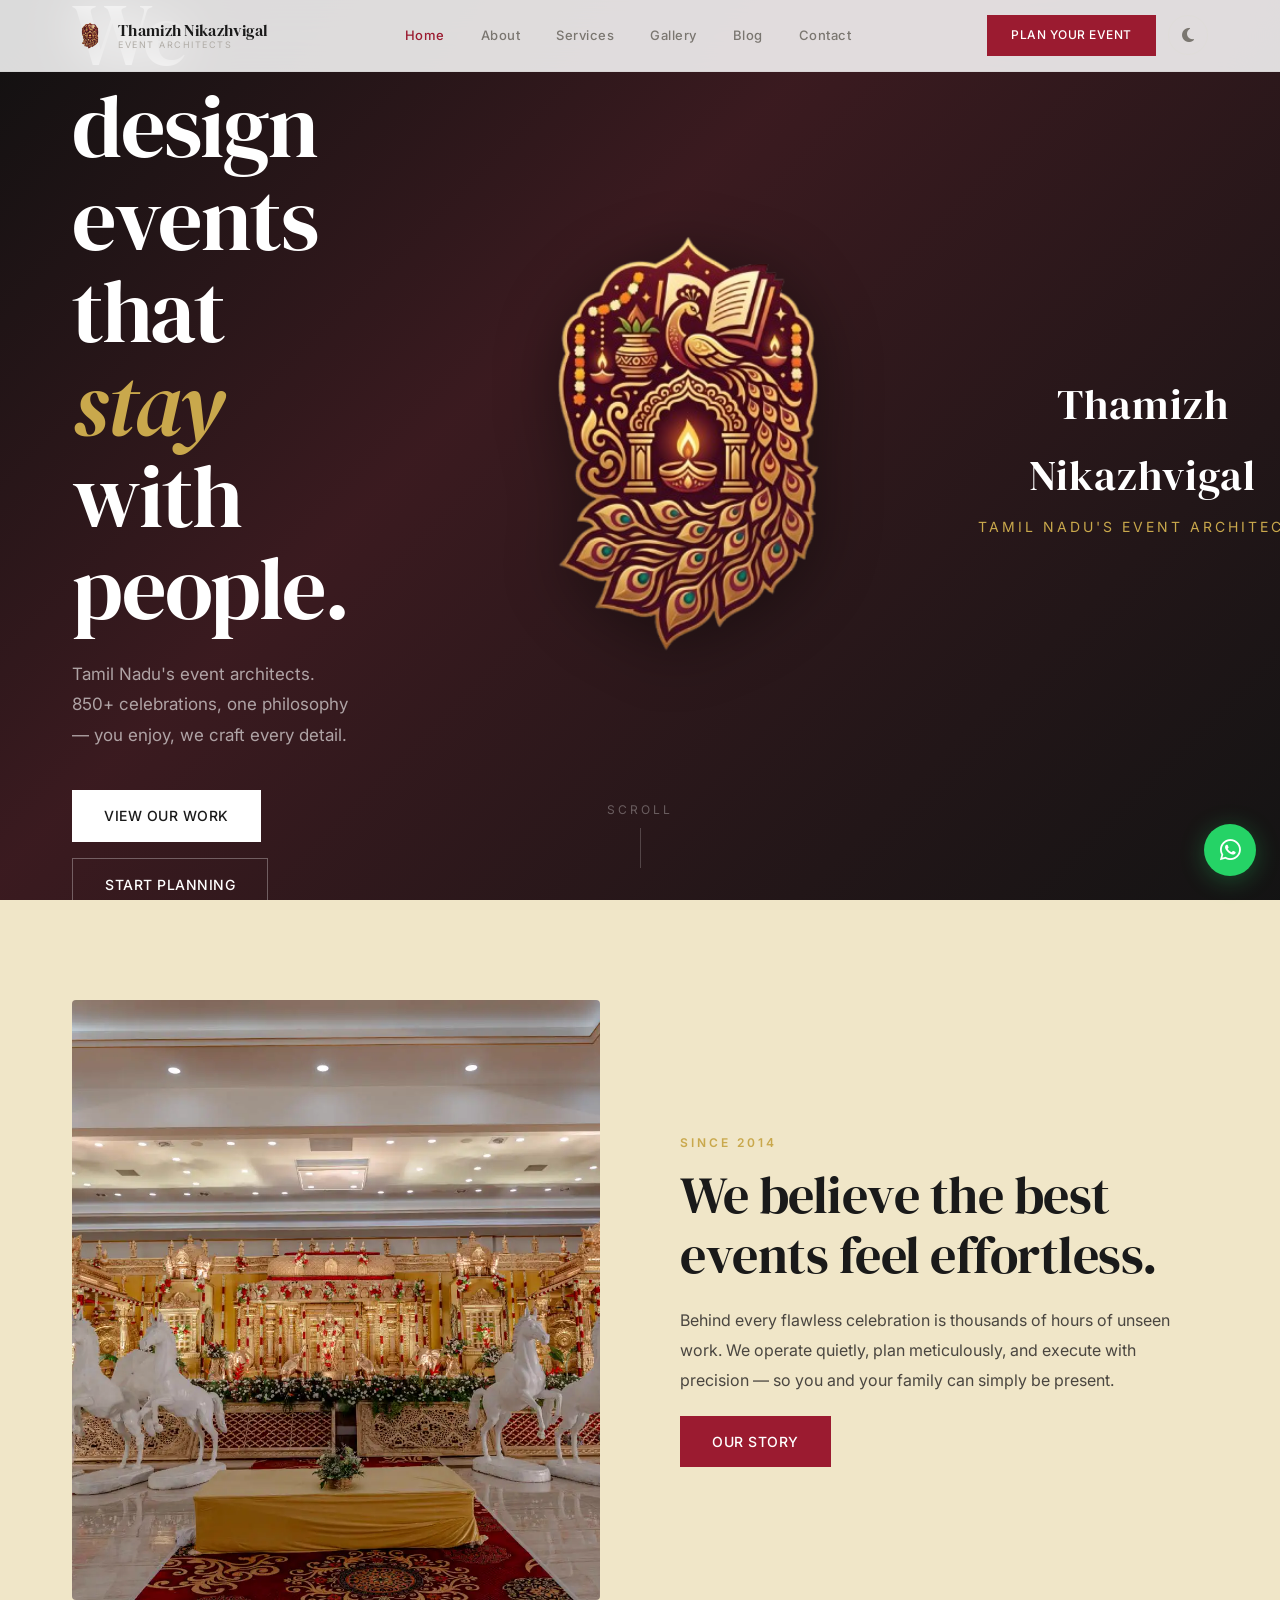
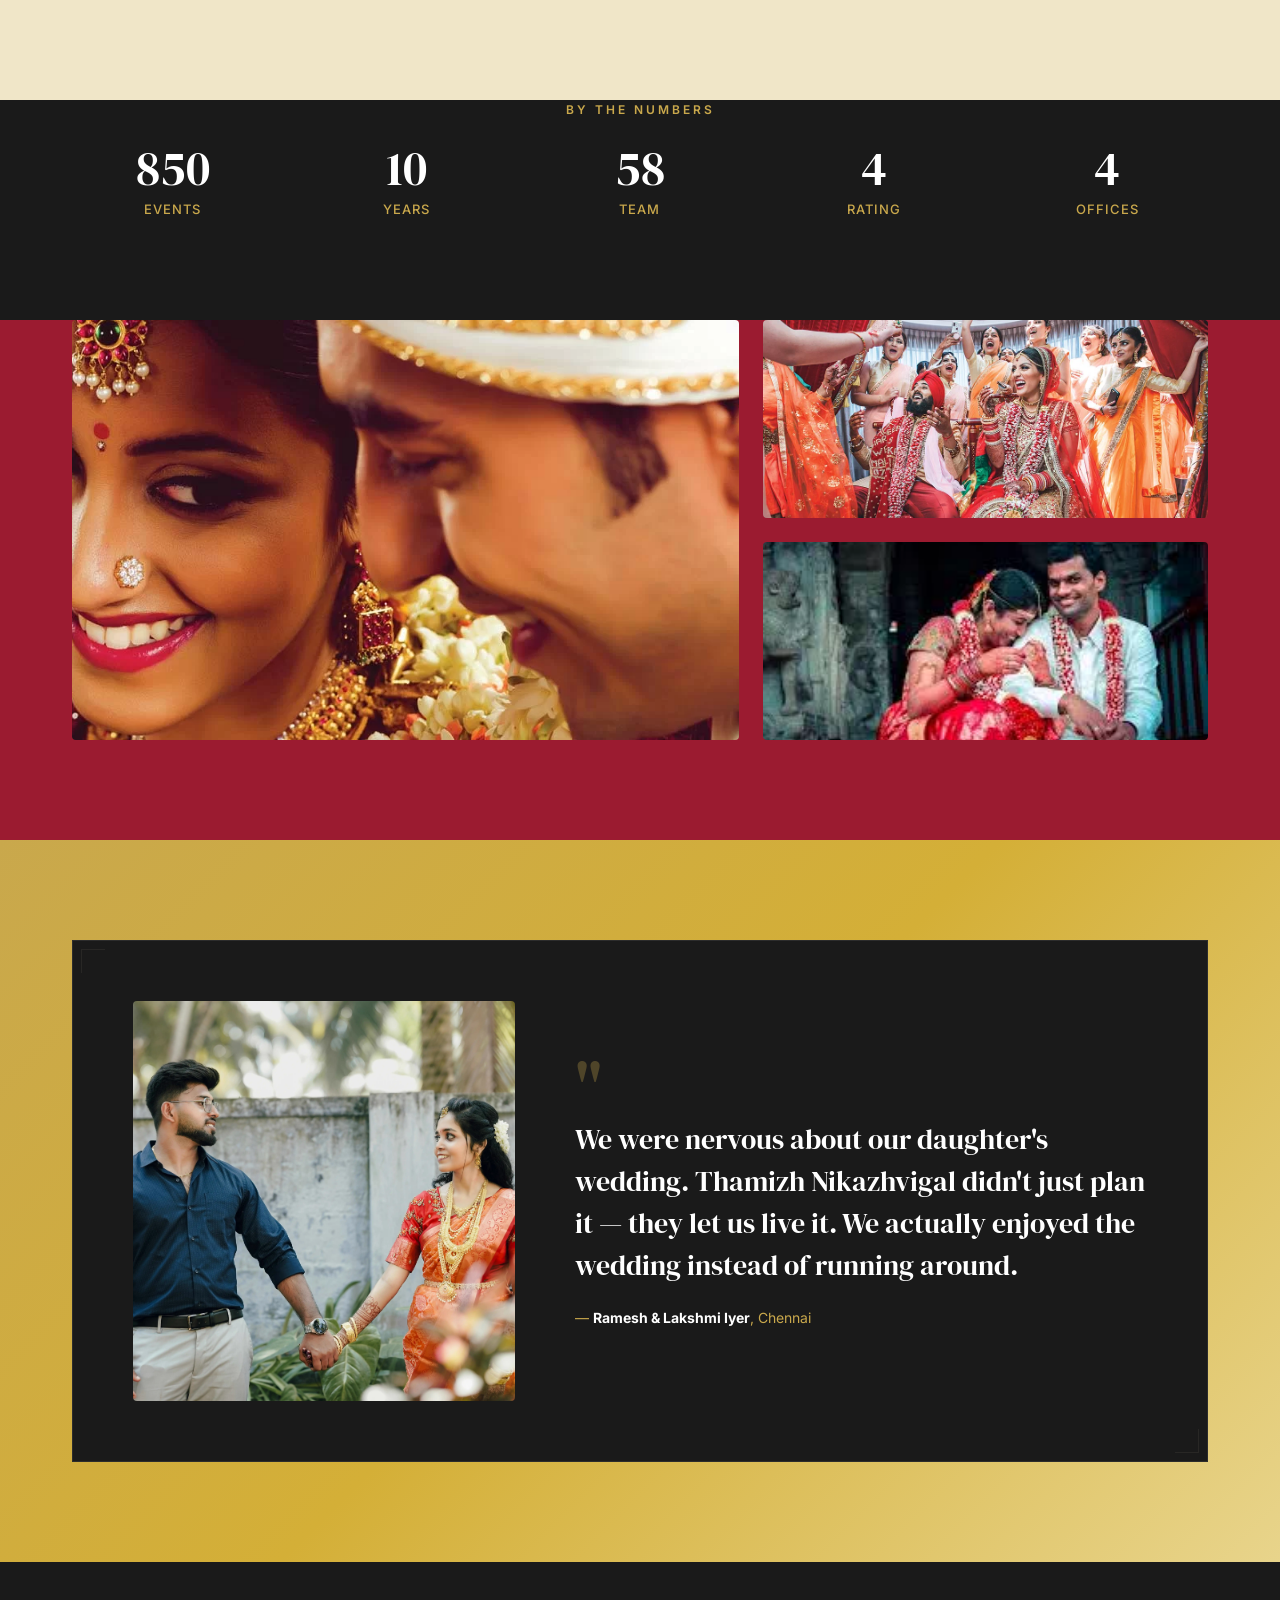
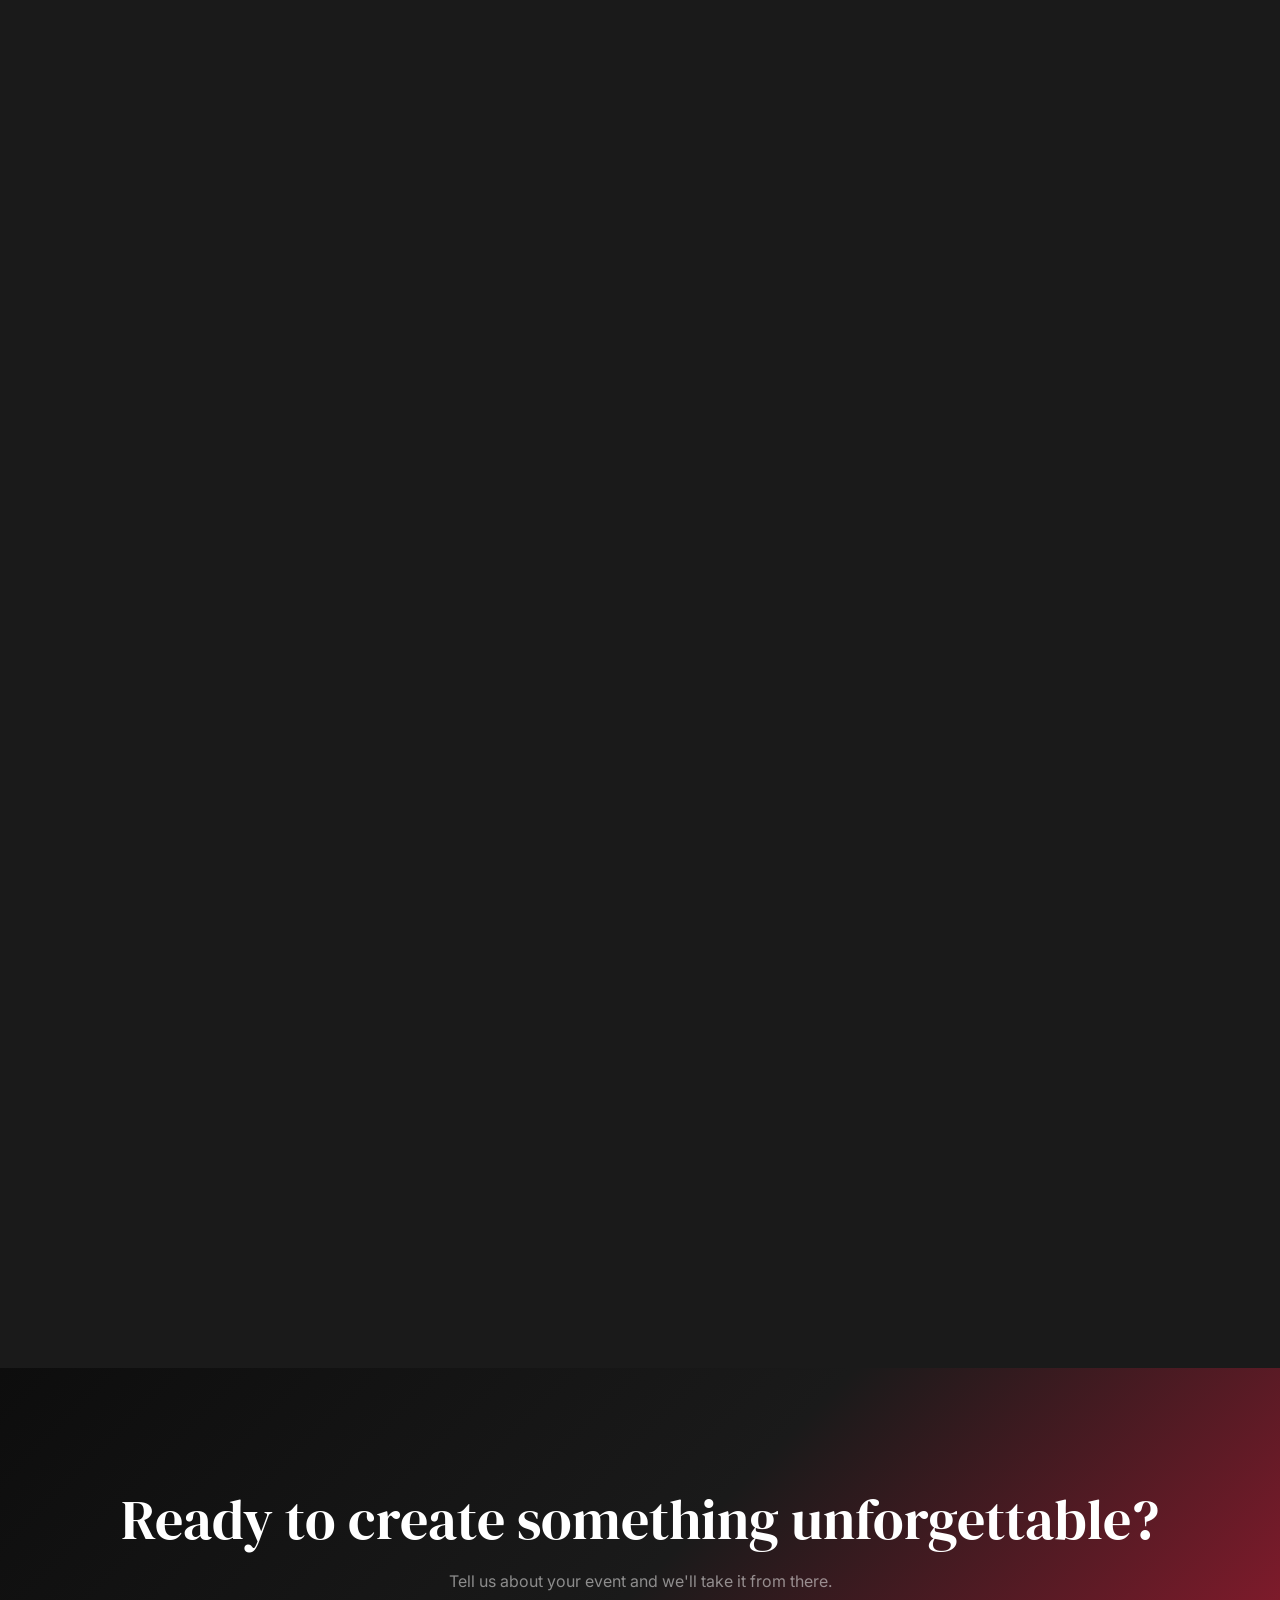
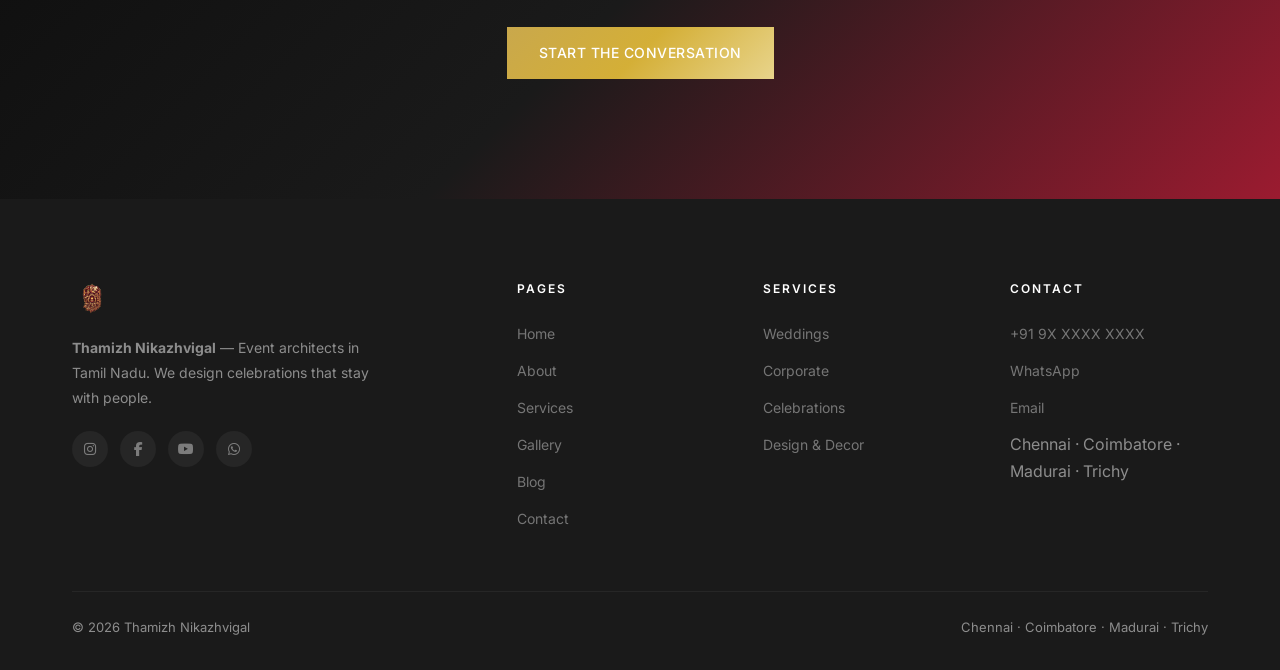
==== commit 832eebf6: "Add business name + tagline as visible text everywhere Header now shows 'Thamizh Nikazhvigal / Event" ====
--- a/index.html
+++ b/index.html
@@ -267,7 +267,7 @@
 
   <header class="header" id="header">
     <div class="header-inner">
-      <a href="index.html" class="header-logo"><img src="Logo with name.png" alt="Thamizh Nikazhvigal"></a>
+      <a href="index.html" class="header-logo"><img src="Logo No-Bg.png" alt="Thamizh Nikazhvigal"><span class="header-logo-text"><span class="name">Thamizh Nikazhvigal</span><span class="tagline">Event Architects</span></span></a>
       <nav class="header-nav">
         <a href="index.html">Home</a>
         <a href="about.html">About</a>
@@ -285,7 +285,7 @@
   </header>
 
   <nav class="mobile-nav" id="mobileNav">
-    <img src="Logo No-Bg.png" alt="Thamizh Nikazhvigal" class="nav-logo">
+    <a href="index.html" style="display:flex;align-items:center;gap:8px;text-decoration:none;margin-bottom:24px;padding:0 8px;"><img src="Logo No-Bg.png" alt="" style="height:32px;width:auto;"><span style="font-family:var(--font-display);font-size:13px;color:var(--gold);">Thamizh Nikazhvigal</span></a>
     <div class="nav-links">
       <a href="index.html" class="nav-item"><i class="fas fa-home"></i> Home</a>
       <a href="about.html" class="nav-item"><i class="fas fa-users"></i> About</a>
@@ -315,8 +315,9 @@
             <a href="contact.html" class="btn btn-outline" style="border-color:rgba(255,255,255,0.3);color:var(--white);">Start Planning</a>
           </div>
         </div>
-        <div class="logo-side reveal reveal-delay-1">
+        <div class="logo-side reveal reveal-delay-1" style="text-align:center;">
           <img src="Logo No-Bg.png" alt="Thamizh Nikazhvigal" class="hero-logo" loading="eager" fetchpriority="high">
+          <div style="margin-top:8px;"><span style="font-family:var(--font-display);font-size:clamp(24px,3.5vw,42px);color:var(--white);font-weight:400;display:block;letter-spacing:1px;">Thamizh Nikazhvigal</span><span style="font-size:clamp(10px,1.2vw,14px);color:var(--gold);text-transform:uppercase;letter-spacing:3px;display:block;margin-top:4px;">Tamil Nadu's Event Architects</span></div>
         </div>
       </div>
     </div>
--- a/css/style.css
+++ b/css/style.css
@@ -165,8 +165,18 @@
   align-items: center;
   justify-content: space-between;
 }
-.header-logo { display: flex; align-items: center; }
+.header-logo { display: flex; align-items: center; gap: 10px; text-decoration: none; }
 .header-logo img { height: 36px; width: auto; }
+.header-logo-text { display: flex; flex-direction: column; line-height: 1.2; }
+.header-logo-text .name { font-family: var(--font-display); font-size: 16px; color: var(--charcoal); letter-spacing: 0.3px; font-weight: 400; }
+.header-logo-text .tagline { font-size: 9px; color: var(--gray-300); text-transform: uppercase; letter-spacing: 1.5px; }
+.header.dark .header-logo-text .name { color: var(--white); }
+.header.dark .header-logo-text .tagline { color: var(--gray-400); }
+@media (max-width: 480px) {
+  .header-logo img { height: 28px; }
+  .header-logo-text .name { font-size: 13px; }
+  .header-logo-text .tagline { font-size: 7px; letter-spacing: 1px; }
+}
 .header-nav { display: flex; align-items: center; gap: 36px; }
 .header-nav a {
   font-size: 13px;
@@ -584,6 +594,7 @@
   .hamburger { display: flex; }
   .mobile-bar { display: flex; }
   .sticky-wa { bottom: 76px; width: 46px; height: 46px; font-size: 20px; }
+  .back-to-top { bottom: 150px; }
 }
 
 /* =========================================
@@ -860,35 +871,150 @@
 .back-to-top.visible { opacity: 1; visibility: visible; transform: translateY(0); }
 .back-to-top:hover { background: var(--gold); color: var(--charcoal); transform: translateY(-2px); }
 
-/* Dark mode */
+/* ===== DARK MODE ===== */
 body.dark-mode {
-  --black: #FFFFFF;
-  --charcoal: #F0E6C8;
-  --dark: #E0DDD9;
-  --crimson: #C41E3A;
-  --crimson-dark: #9B1B30;
-  --crimson-light: #E8495A;
-  --gold: #D4AF37;
-  --gold-bright: #C9A84C;
-  --gold-light: #1A1A1A;
-  --cream: #0D0D0D;
-  --white: #1A1A1A;
+  --cream: #1A1A1A;
+  --gold-light: #2A2620;
+  --white: #0D0D0D;
+  --warm-beige: #1A1A1A;
   --gray-100: #2A2620;
   --gray-200: #3A3630;
-  --gray-300: #7A7670;
-  --gray-400: #B0ACA6;
-  --gray-500: #E0DDD9;
-  --gray-600: #F0F0F0;
-  --glass-bg: rgba(0,0,0,0.2);
+  --gray-300: #5A5650;
+  --gray-400: #A0A0A0;
+  --gray-500: #D0CCC6;
+  --gray-600: #E0DDD9;
+  --text-light: #E8E0D0;
+  --glass-bg: rgba(0,0,0,0.3);
   --glass-border: rgba(255,255,255,0.06);
   --glass-shadow: 0 8px 32px rgba(0,0,0,0.3);
+  --hero-gradient: linear-gradient(135deg, #0A0A0A 0%, #7A0E1E 40%, #C9A84C 100%);
   --warm-gradient: linear-gradient(135deg, #0D0D0D 0%, #1A1A1A 100%);
 }
-body.dark-mode .header { background: rgba(13,13,13,0.95); }
+body.dark-mode .header { background: rgba(0,0,0,0.95); }
 body.dark-mode .header.scrolled { background: rgba(0,0,0,0.98); }
-body.dark-mode .footer { background: #0a0a0a; }
+body.dark-mode .footer { background: #080808; }
 body.dark-mode .back-to-top { background: var(--gold); color: var(--charcoal); }
 body.dark-mode .back-to-top:hover { background: var(--crimson); color: var(--gold); }
+body.dark-mode .theme-toggle i::before { content: '\f185'; }
+body.dark-mode .home-hero { background: #0A0A0A; }
+body.dark-mode .about-banner .overlay { background: linear-gradient(135deg, rgba(0,0,0,0.8), rgba(0,0,0,0.4)); }
+
+/* --- Dark mode: always-light text color for --white usages on dark bgs --- */
+body.dark-mode .btn-primary,
+body.dark-mode .btn-premium,
+body.dark-mode .btn-crimson,
+body.dark-mode .btn-wa,
+body.dark-mode .sticky-wa,
+body.dark-mode .mobile-bar a,
+body.dark-mode .footer h5,
+body.dark-mode .footer .footer-bottom span,
+body.dark-mode .section-premium-dark,
+body.dark-mode .section-premium-gold,
+body.dark-mode .page-hero,
+body.dark-mode .page-hero h1,
+body.dark-mode .page-hero p,
+body.dark-mode .home-hero h1,
+body.dark-mode .home-hero p,
+body.dark-mode .home-cta,
+body.dark-mode .home-cta h2,
+body.dark-mode .home-cta p,
+body.dark-mode .error-page h1,
+body.dark-mode .error-page p,
+body.dark-mode .venue-table th,
+body.dark-mode ::selection,
+body.dark-mode .lightbox-close,
+body.dark-mode .header.dark .theme-toggle,
+body.dark-mode .header.dark .header-nav a:hover,
+body.dark-mode .blog-hero h1,
+body.dark-mode .blog-hero .article-meta,
+body.dark-mode .about-banner .overlay h3,
+body.dark-mode .about-banner .overlay p,
+body.dark-mode .timeline-compact.dark li p,
+body.dark-mode .author-bio .avatar { color: var(--text-light); }
+body.dark-mode .btn-primary:hover,
+body.dark-mode .btn-premium:hover,
+body.dark-mode .btn-crimson:hover,
+body.dark-mode .footer-social a:hover,
+body.dark-mode .share-bar a:hover,
+body.dark-mode .btn-outline:hover { background: var(--crimson); color: var(--text-light); border-color: var(--crimson); }
+body.dark-mode .btn-wa:hover { background: #128C7E; color: var(--text-light); }
+body.dark-mode .home-hero-actions .btn-outline { color: var(--text-light) !important; border-color: rgba(255,255,255,0.3) !important; }
+body.dark-mode .home-hero-actions .btn-outline:hover { background: var(--crimson); border-color: var(--crimson) !important; color: var(--text-light) !important; }
+
+/* --- Dark mode: btn-light with readable contrast --- */
+body.dark-mode .btn-light { background: var(--gray-200); color: var(--text-light); border: 1px solid var(--gray-300); }
+body.dark-mode .btn-light:hover { background: var(--gray-300); }
+
+/* --- Dark mode: text on dark-mode-darkened backgrounds --- */
+body.dark-mode h1, body.dark-mode h2, body.dark-mode h3, body.dark-mode h4, body.dark-mode h5,
+body.dark-mode p, body.dark-mode li, body.dark-mode blockquote,
+body.dark-mode .label, body.dark-mode .section-title,
+body.dark-mode .section-subtitle,
+body.dark-mode .contact-info h3,
+body.dark-mode .contact-details .detail strong,
+body.dark-mode .timeline-compact li strong,
+body.dark-mode .all-services-grid span:hover,
+body.dark-mode .venue-table .budget,
+body.dark-mode .display-heading,
+body.dark-mode .stat h3 { color: var(--gray-500); }
+body.dark-mode .card-body p,
+body.dark-mode .service-card-lg .content p,
+body.dark-mode .service-card-lg .content li,
+body.dark-mode .blog-post .content p,
+body.dark-mode .contact-info p,
+body.dark-mode .office-card p,
+body.dark-mode .article-body p,
+body.dark-mode .article-body li,
+body.dark-mode .footer p,
+body.dark-mode .footer li,
+body.dark-mode .footer a { color: var(--gray-400) !important; }
+body.dark-mode h1 em, body.dark-mode h2 em, body.dark-mode h3 em { color: var(--gold); }
+
+/* --- Dark mode: form inputs on dark backgrounds --- */
+body.dark-mode .contact-form-card input,
+body.dark-mode .contact-form-card select,
+body.dark-mode .contact-form-card textarea { background: var(--white); color: var(--gray-500); border-color: var(--gray-200); }
+body.dark-mode .contact-form-card input:focus,
+body.dark-mode .contact-form-card select:focus,
+body.dark-mode .contact-form-card textarea:focus { background: #1A1A1A; border-color: var(--gold); }
+
+/* --- Dark mode: background overrides for sections/cards --- */
+body.dark-mode .section,
+body.dark-mode .testimonial-card-home,
+body.dark-mode .blog-post,
+body.dark-mode .card,
+body.dark-mode .trust-badge,
+body.dark-mode .contact-form-card,
+body.dark-mode .service-card-lg,
+body.dark-mode .author-bio,
+body.dark-mode .article-body .highlight-box,
+body.dark-mode .all-services-grid span,
+body.dark-mode .values-list li,
+body.dark-mode .office-card,
+body.dark-mode .team-card,
+body.dark-mode .share-bar a { background: var(--cream) !important; border-color: var(--gray-200) !important; }
+body.dark-mode .values-list li[style*="background:rgba(255,255,255"] { background: var(--cream) !important; }
+
+/* --- Dark mode: inline style catch-all overrides --- */
+body.dark-mode [style*="color:var(--white)"] { color: var(--text-light) !important; }
+body.dark-mode [style*="color: var(--white)"] { color: var(--text-light) !important; }
+body.dark-mode [style*="color:rgba(255,255,255"] { color: var(--gray-400) !important; }
+body.dark-mode [style*="color:var(--charcoal)"] { color: var(--gray-500) !important; }
+body.dark-mode [style*="color: var(--charcoal)"] { color: var(--gray-500) !important; }
+body.dark-mode [style*="color:var(--gray-500)"] { color: var(--gray-400) !important; }
+body.dark-mode [style*="color:var(--gray-400)"] { color: var(--gray-300) !important; }
+body.dark-mode [style*="background:var(--gold-light)"] { background: var(--cream) !important; }
+body.dark-mode [style*="background:var(--cream)"] { background: var(--white) !important; }
+body.dark-mode [style*="background:var(--white)"] { background: var(--cream) !important; }
+body.dark-mode [style*="background:var(--charcoal)"] { background: #0A0A0A !important; }
+body.dark-mode [style*="--charcoal);"] { background: #0A0A0A !important; }
+
+/* --- Dark mode: blog-specific --- */
+body.dark-mode .article-body h2,
+body.dark-mode .article-body h3 { color: var(--gray-500); }
+body.dark-mode div.label { color: var(--gold) !important; }
+body.dark-mode .article-meta { color: var(--gray-400) !important; }
+body.dark-mode .venue-table tr:hover td { background: var(--cream) !important; }
 
 /* Theme toggle */
 .theme-toggle {
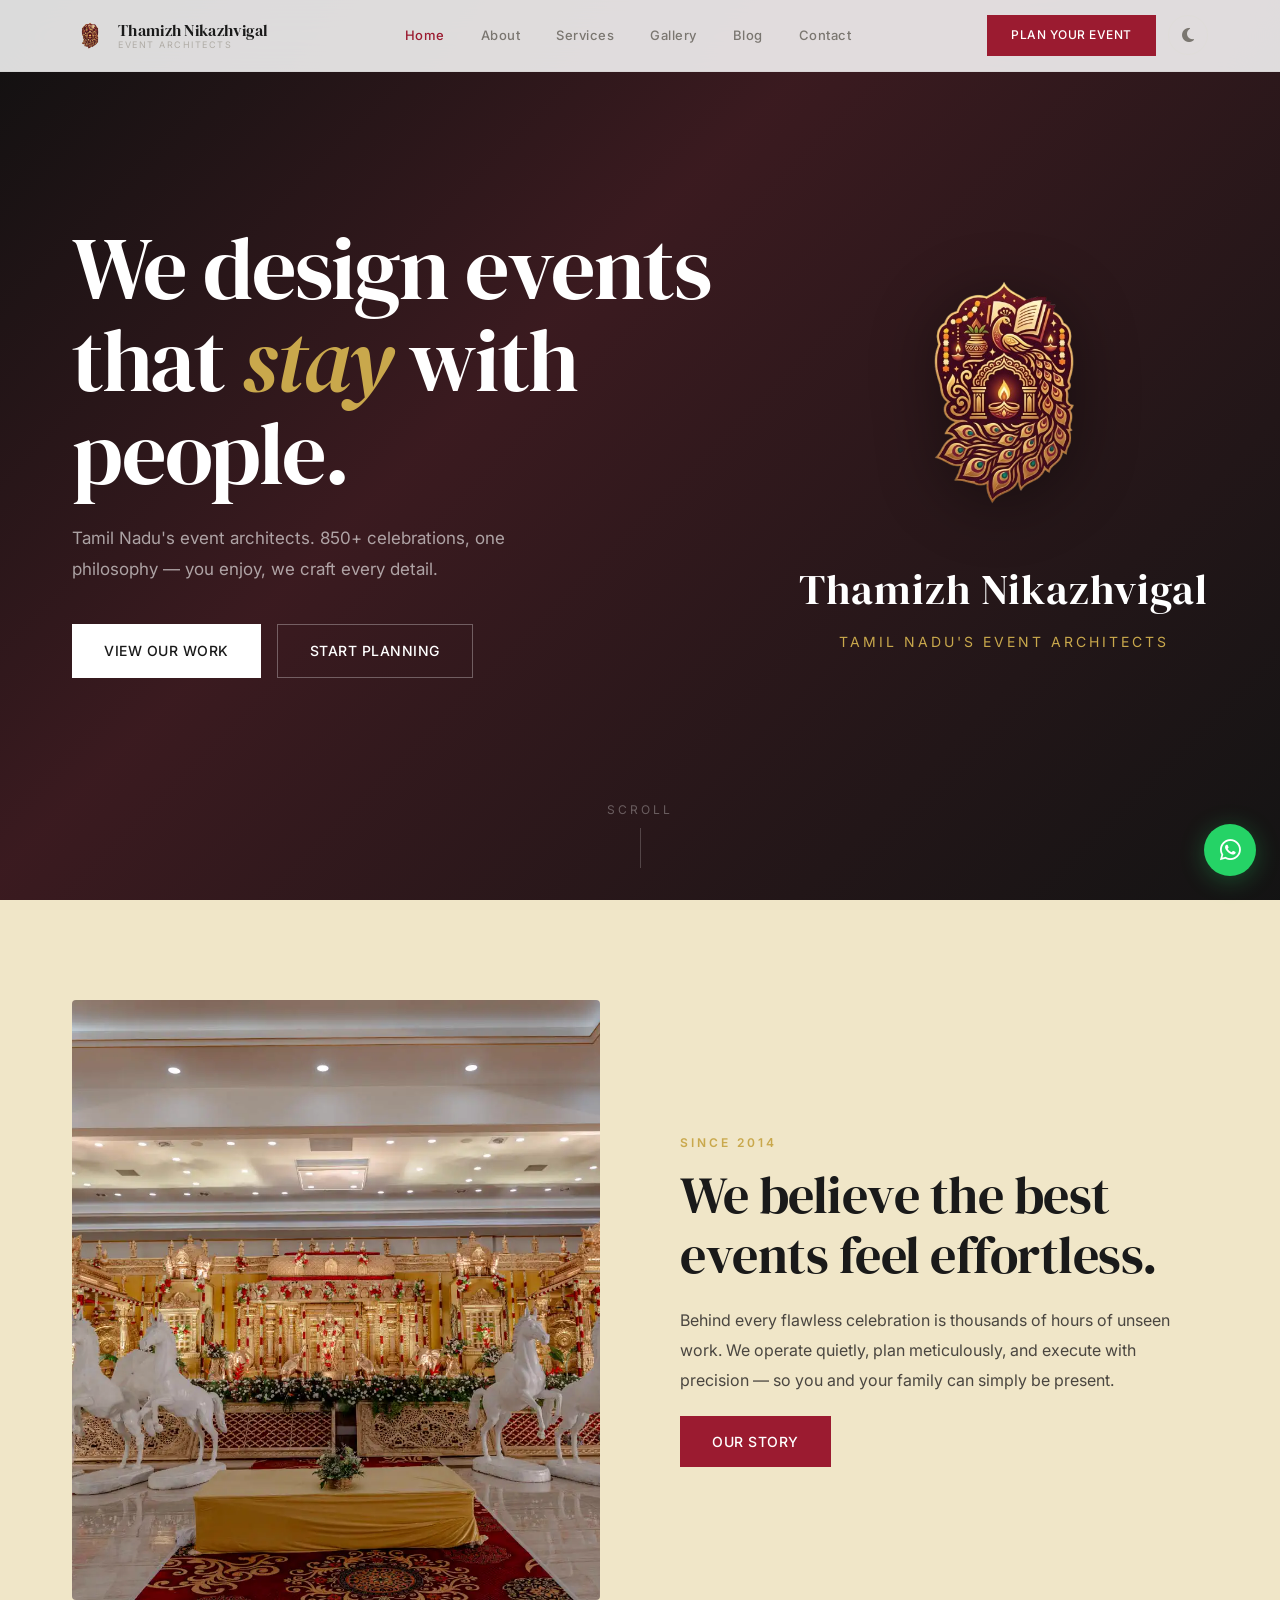
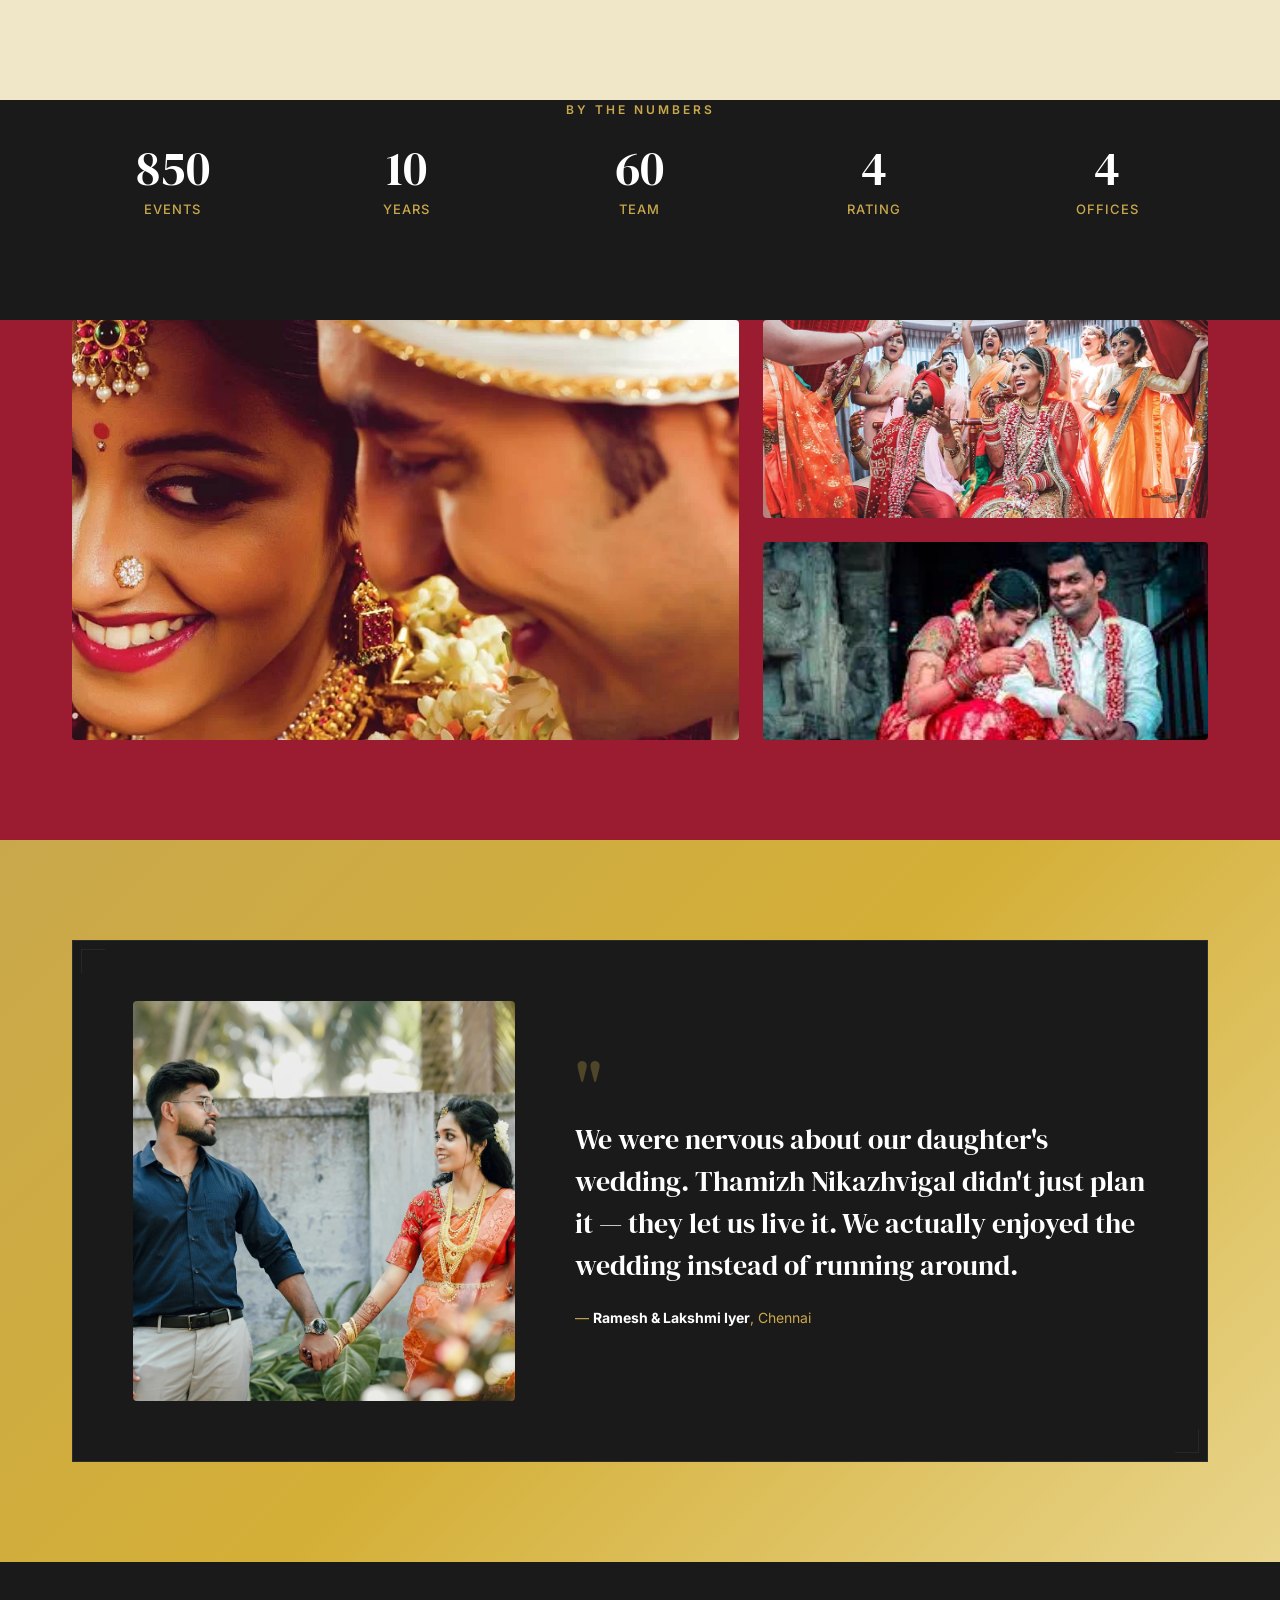
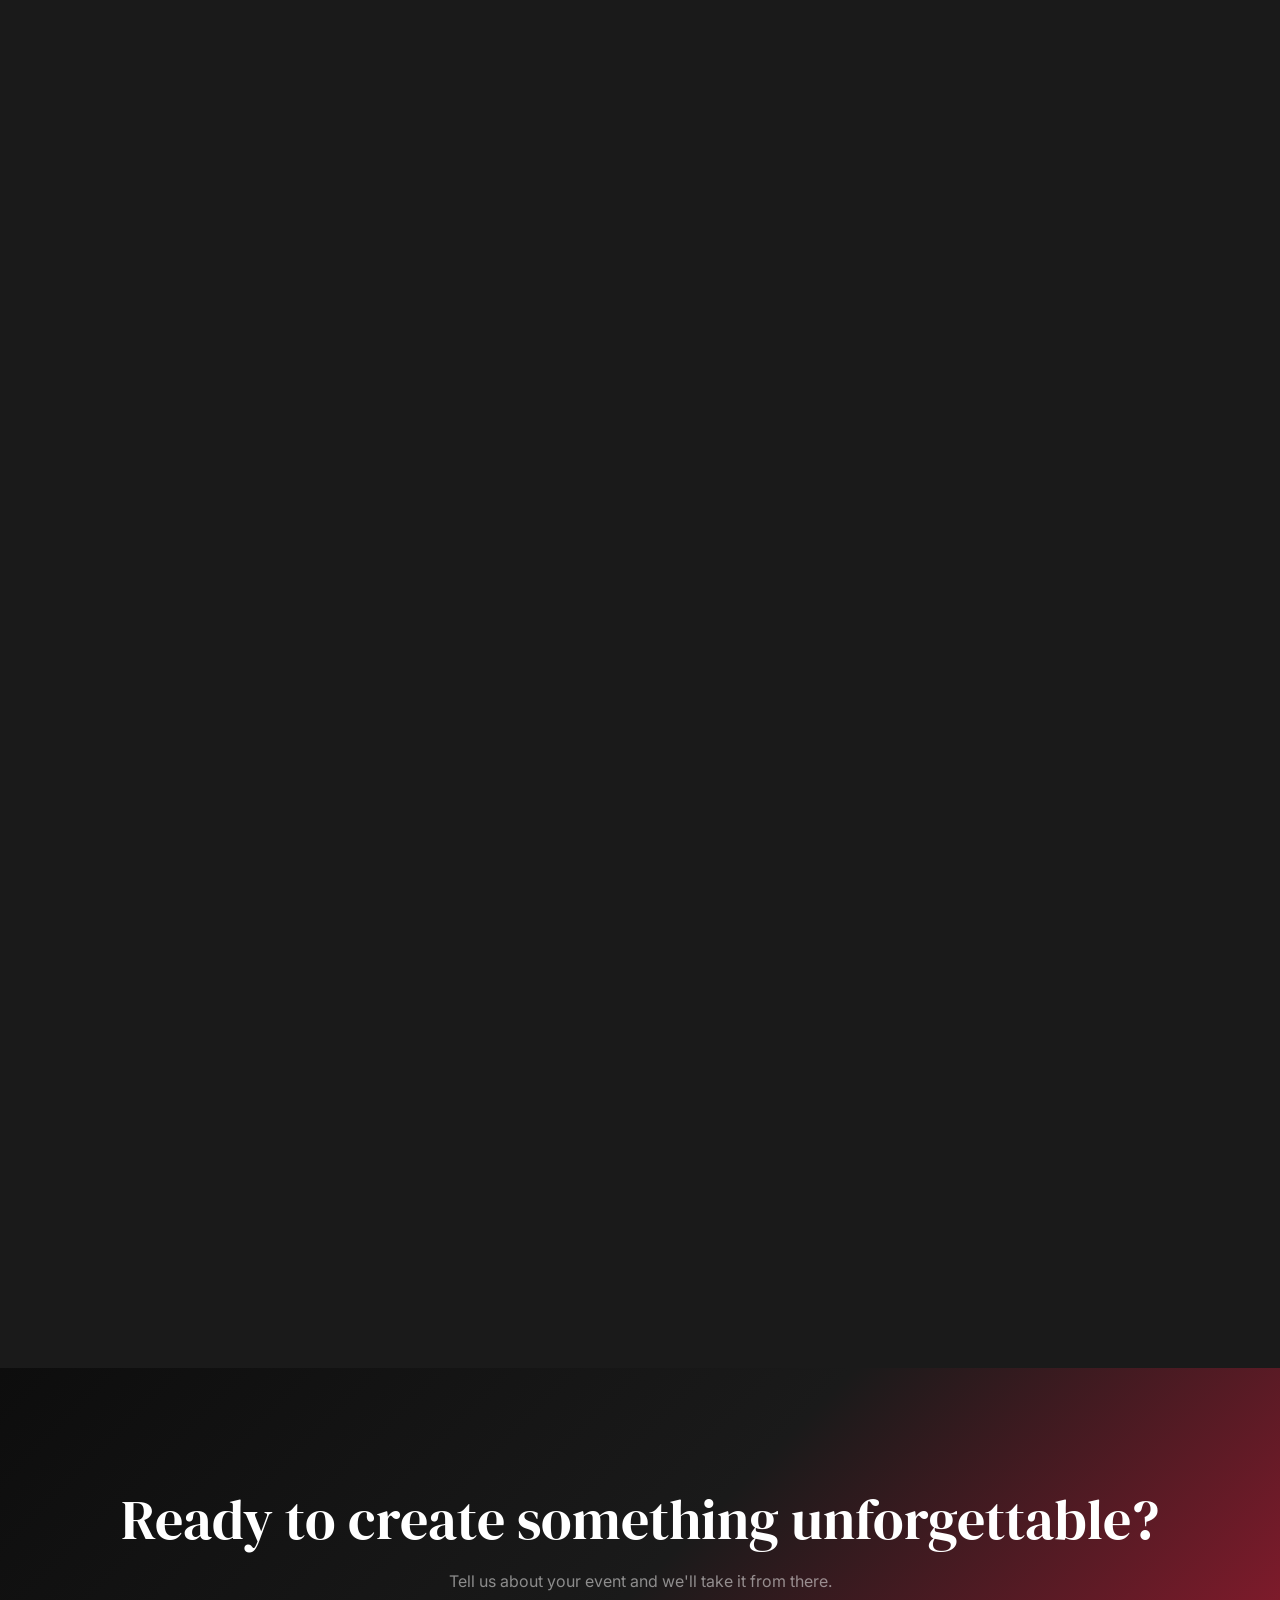
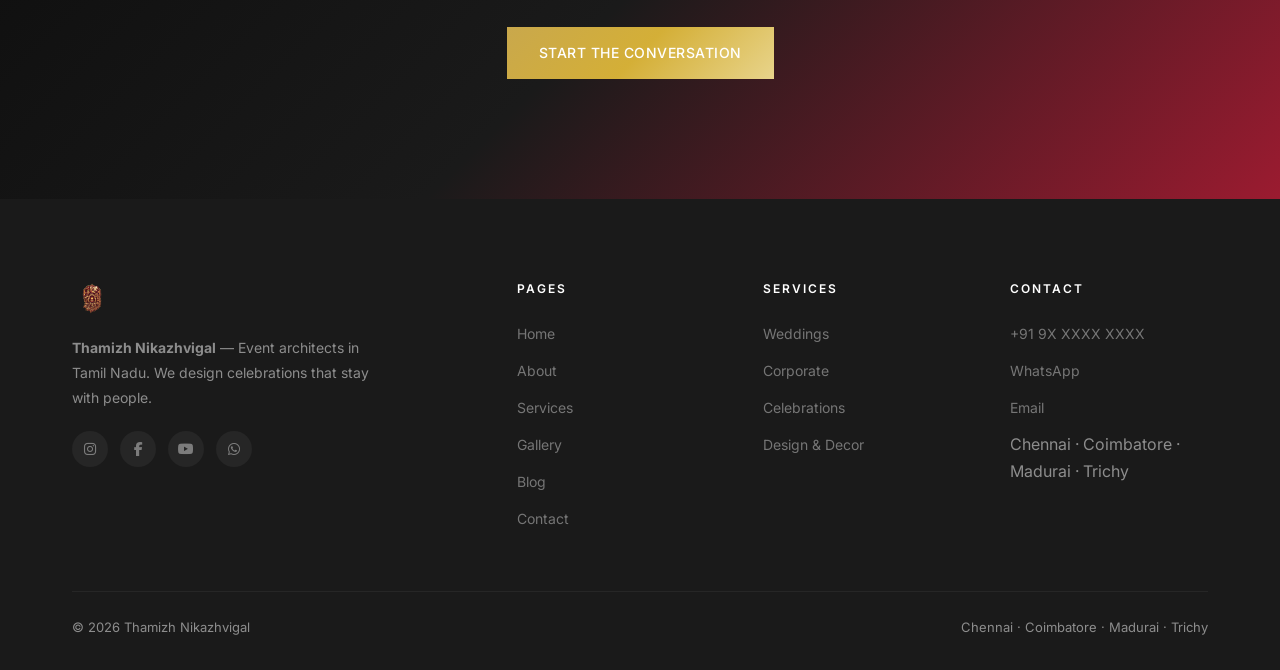
==== commit 604439f0: "Fix desktop hero layout: stack logo + brand text vertically .logo-side was missing flex-direction:co" ====
--- a/index.html
+++ b/index.html
@@ -62,11 +62,12 @@
     .hero-logo-wrap .logo-side {
       flex-shrink: 0;
       display: flex;
+      flex-direction: column;
       align-items: center;
       justify-content: center;
     }
     .hero-logo {
-      max-width: 560px;
+      max-width: 300px;
       width: 100%;
       height: auto;
       display: block;
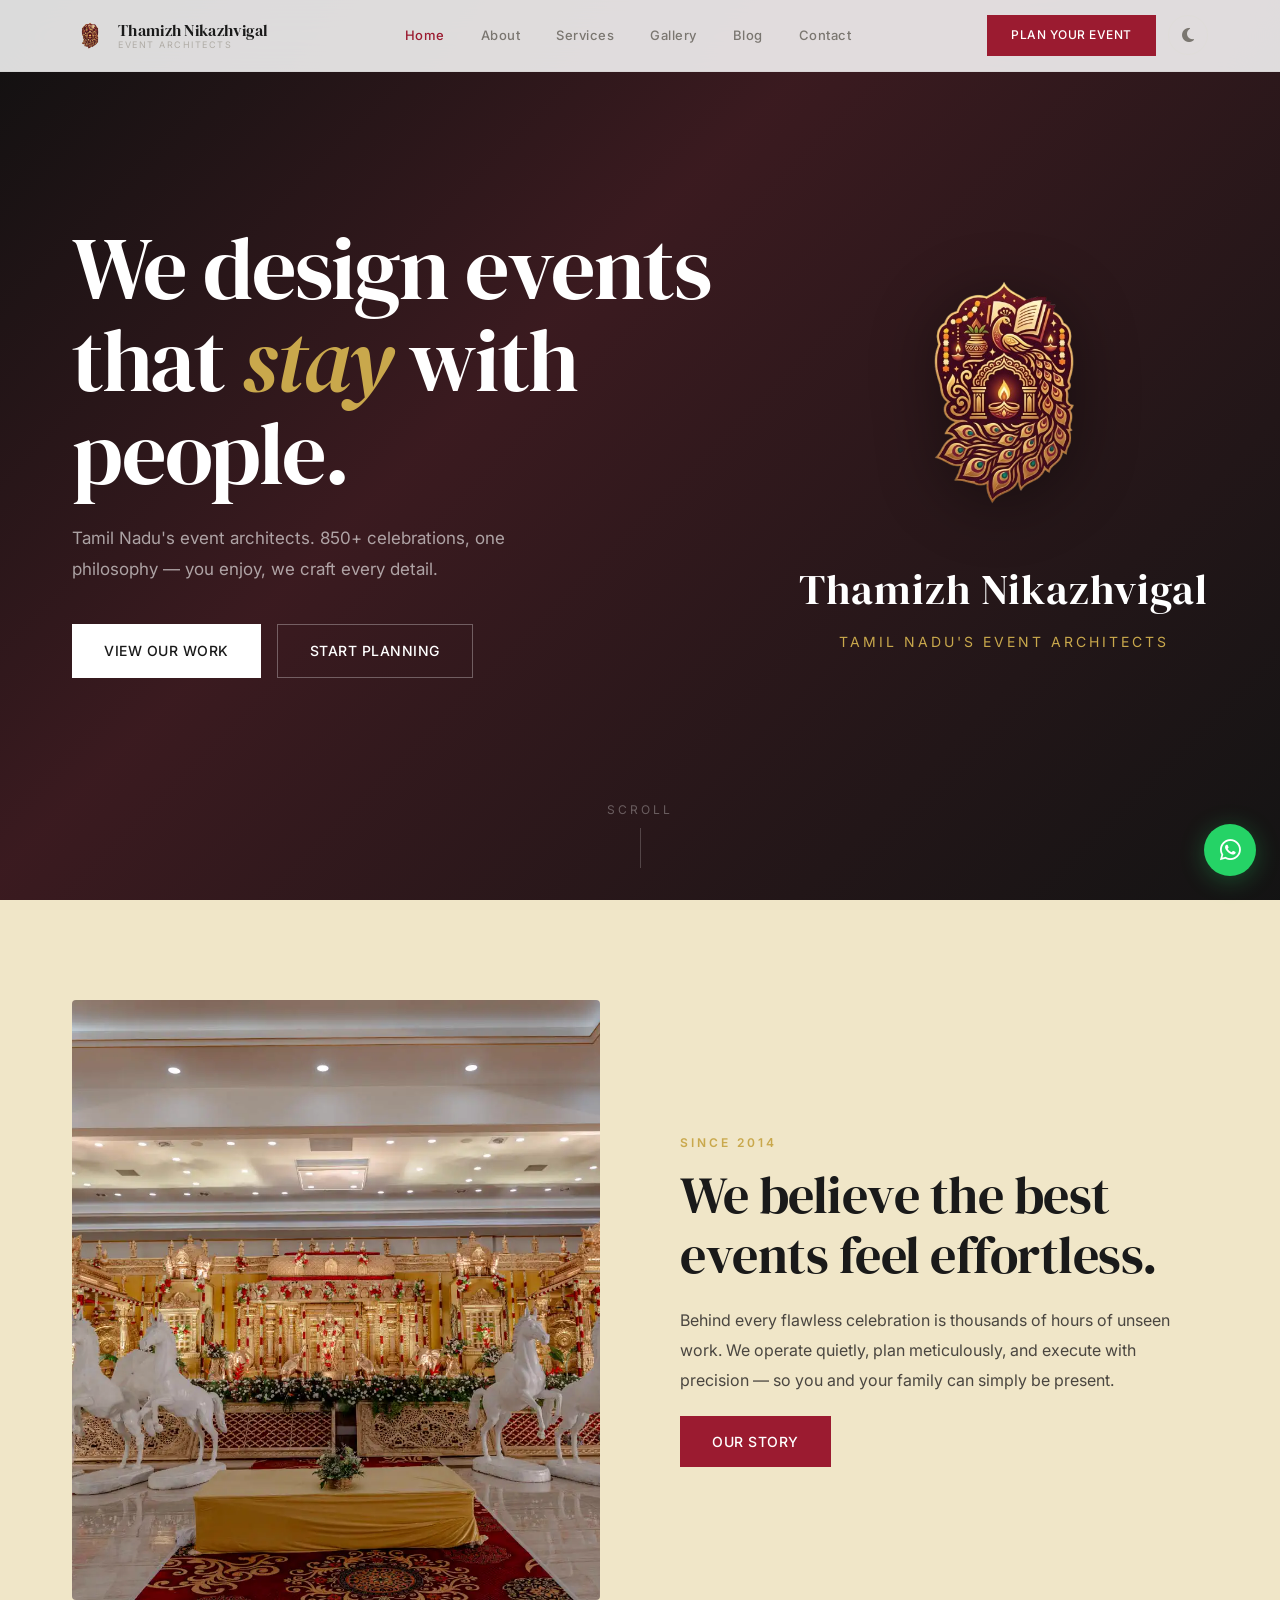
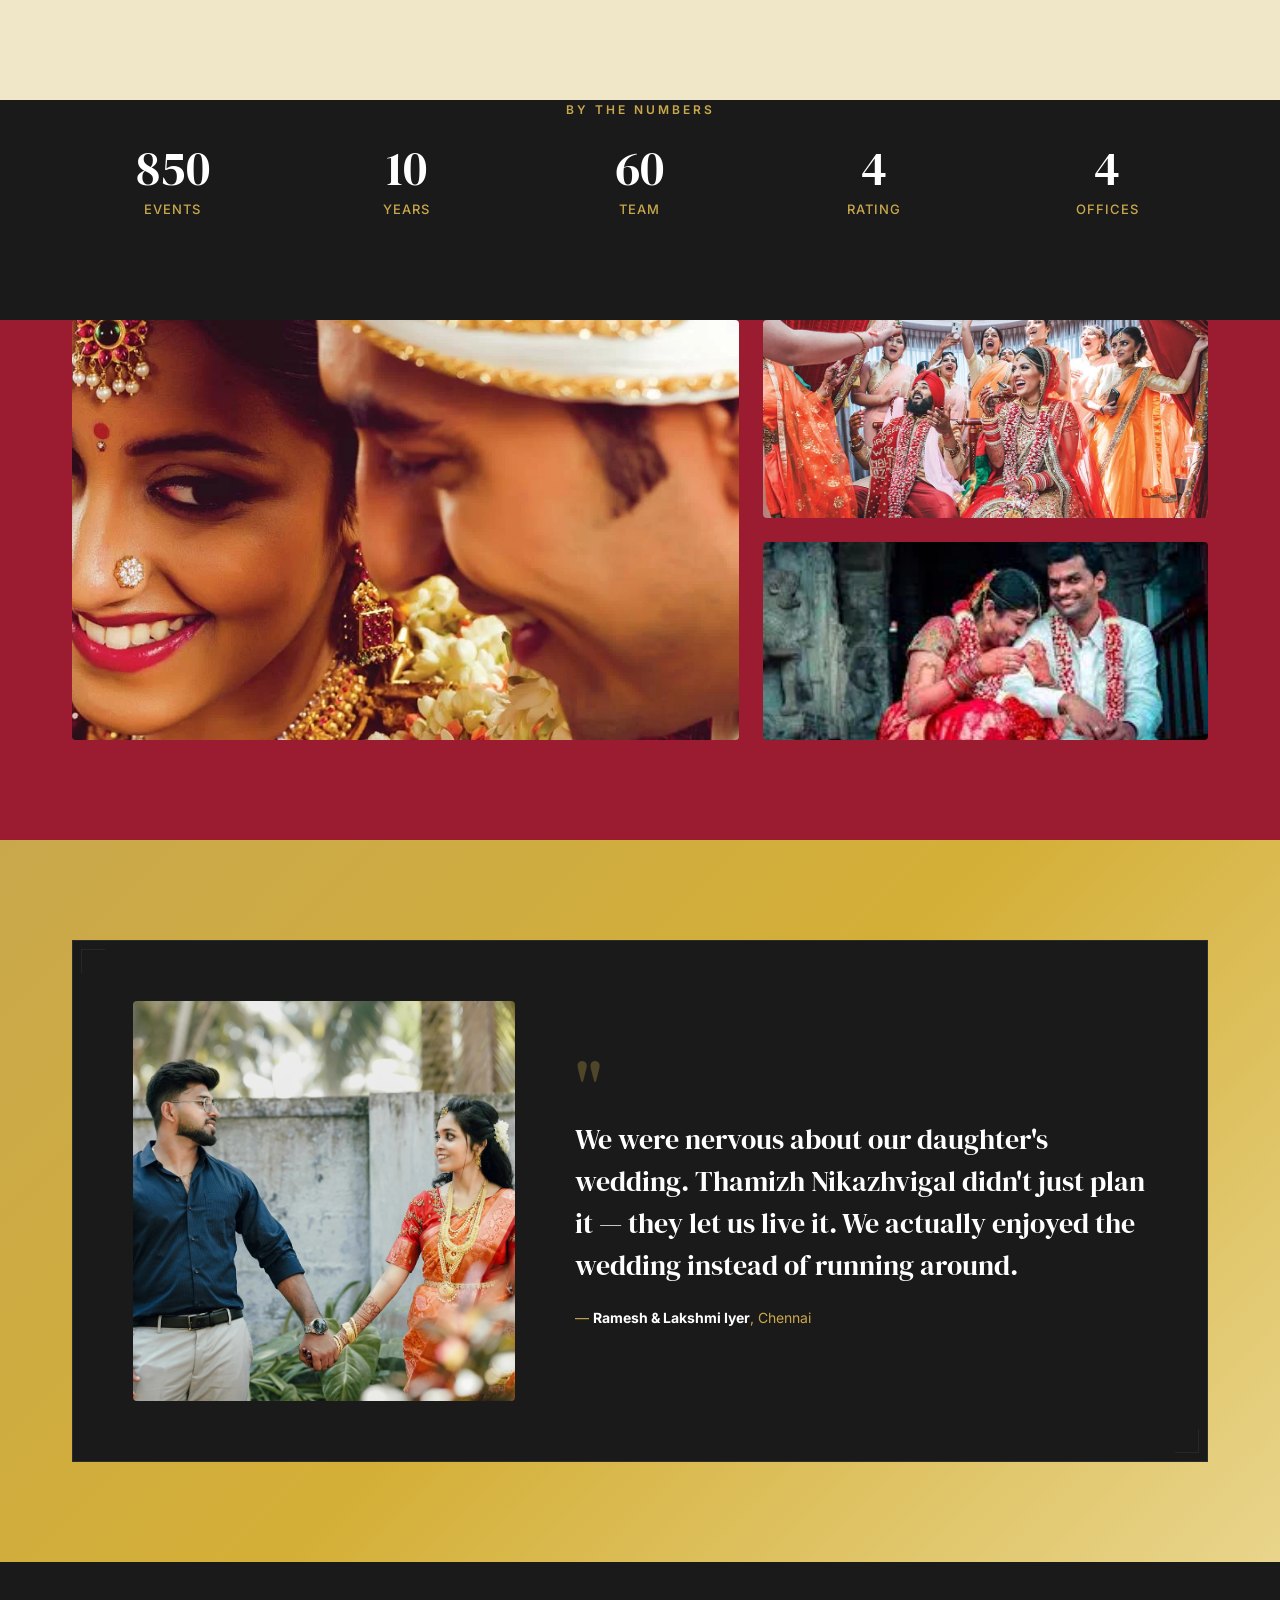
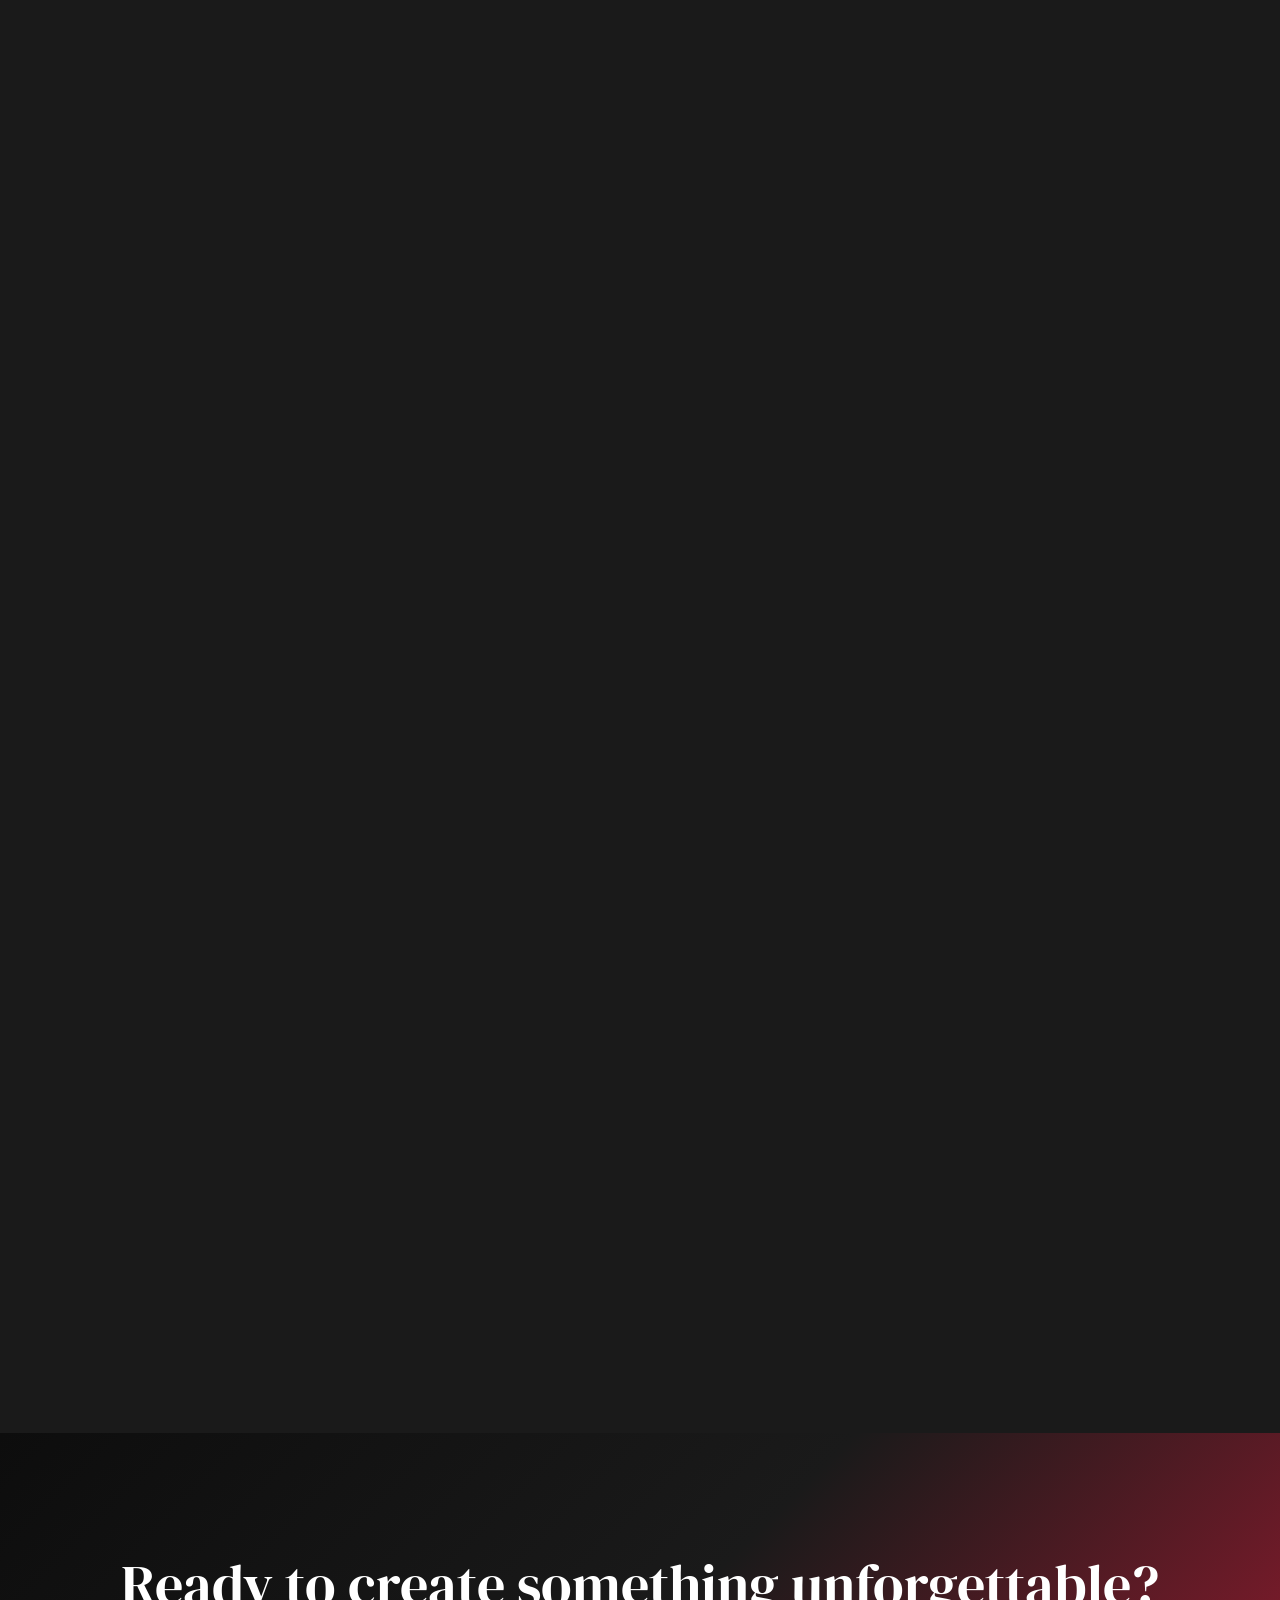
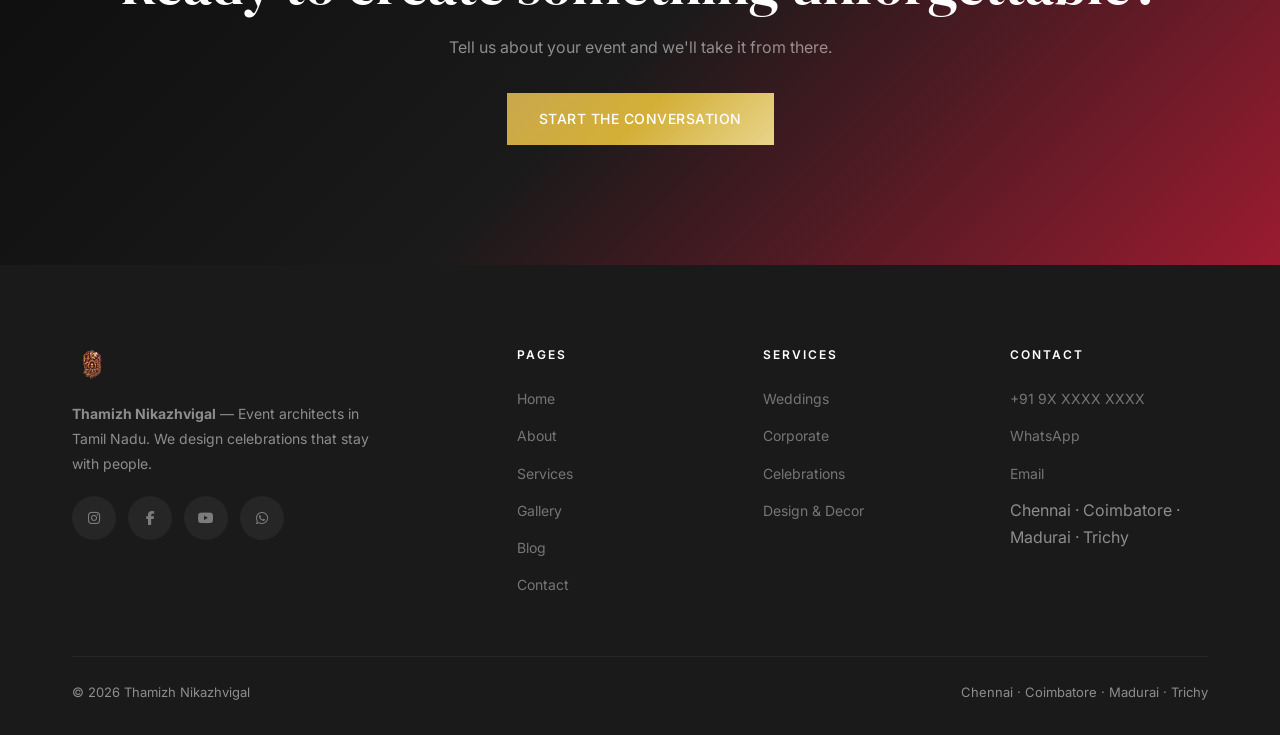
==== commit 682fb698: "Fix responsive bugs across all pages - services.html: pricing grid now collapses on mobile (inline  " ====
--- a/index.html
+++ b/index.html
@@ -110,7 +110,8 @@
       gap: 80px;
       align-items: center;
     }
-    .intro-grid .img-wrap { height: 600px; }
+      .intro-grid .img-wrap { height: 600px; }
+    @media (max-width: 1024px) { .intro-grid { gap: 48px; } }
     .intro-grid .img-wrap img { width: 100%; height: 100%; object-fit: cover; }
 
     .featured-grid {
@@ -192,6 +193,7 @@
       align-items: center;
       gap: 8px;
       margin-top: 12px;
+      padding: 12px 0;
       font-size: 13px;
       font-weight: 600;
       color: var(--gold);
@@ -226,6 +228,7 @@
       .hero-scroll { display: none; }
 
       .intro-grid { grid-template-columns: 1fr; gap: 28px; }
+      .intro-grid .img-wrap { height: 200px; }
       .intro-grid .img-wrap { height: 200px; }
       .intro-grid > :first-child { order: 2; }
       .intro-grid > :last-child { order: 1; }
--- a/css/style.css
+++ b/css/style.css
@@ -47,6 +47,8 @@
   background: var(--cream);
   line-height: 1.7;
   overflow-x: hidden;
+  overflow-wrap: break-word;
+  word-break: break-word;
 }
 img { max-width: 100%; height: auto; display: block; }
 a { text-decoration: none; color: inherit; }
@@ -473,7 +475,7 @@
 .footer-brand p { font-size: 14px; line-height: 1.8; max-width: 320px; }
 .footer-social { display: flex; gap: 12px; margin-top: 20px; }
 .footer-social a {
-  width: 36px; height: 36px;
+  width: 44px; height: 44px;
   border-radius: 50%;
   background: rgba(255,255,255,0.05);
   display: flex;
@@ -550,9 +552,9 @@
   align-items: center;
   justify-content: center;
   gap: 8px;
-  padding: 12px 8px;
+  padding: 16px 8px;
   border-radius: 6px;
-  font-size: 11px;
+  font-size: 12px;
   font-weight: 700;
   color: var(--white);
   text-transform: uppercase;
